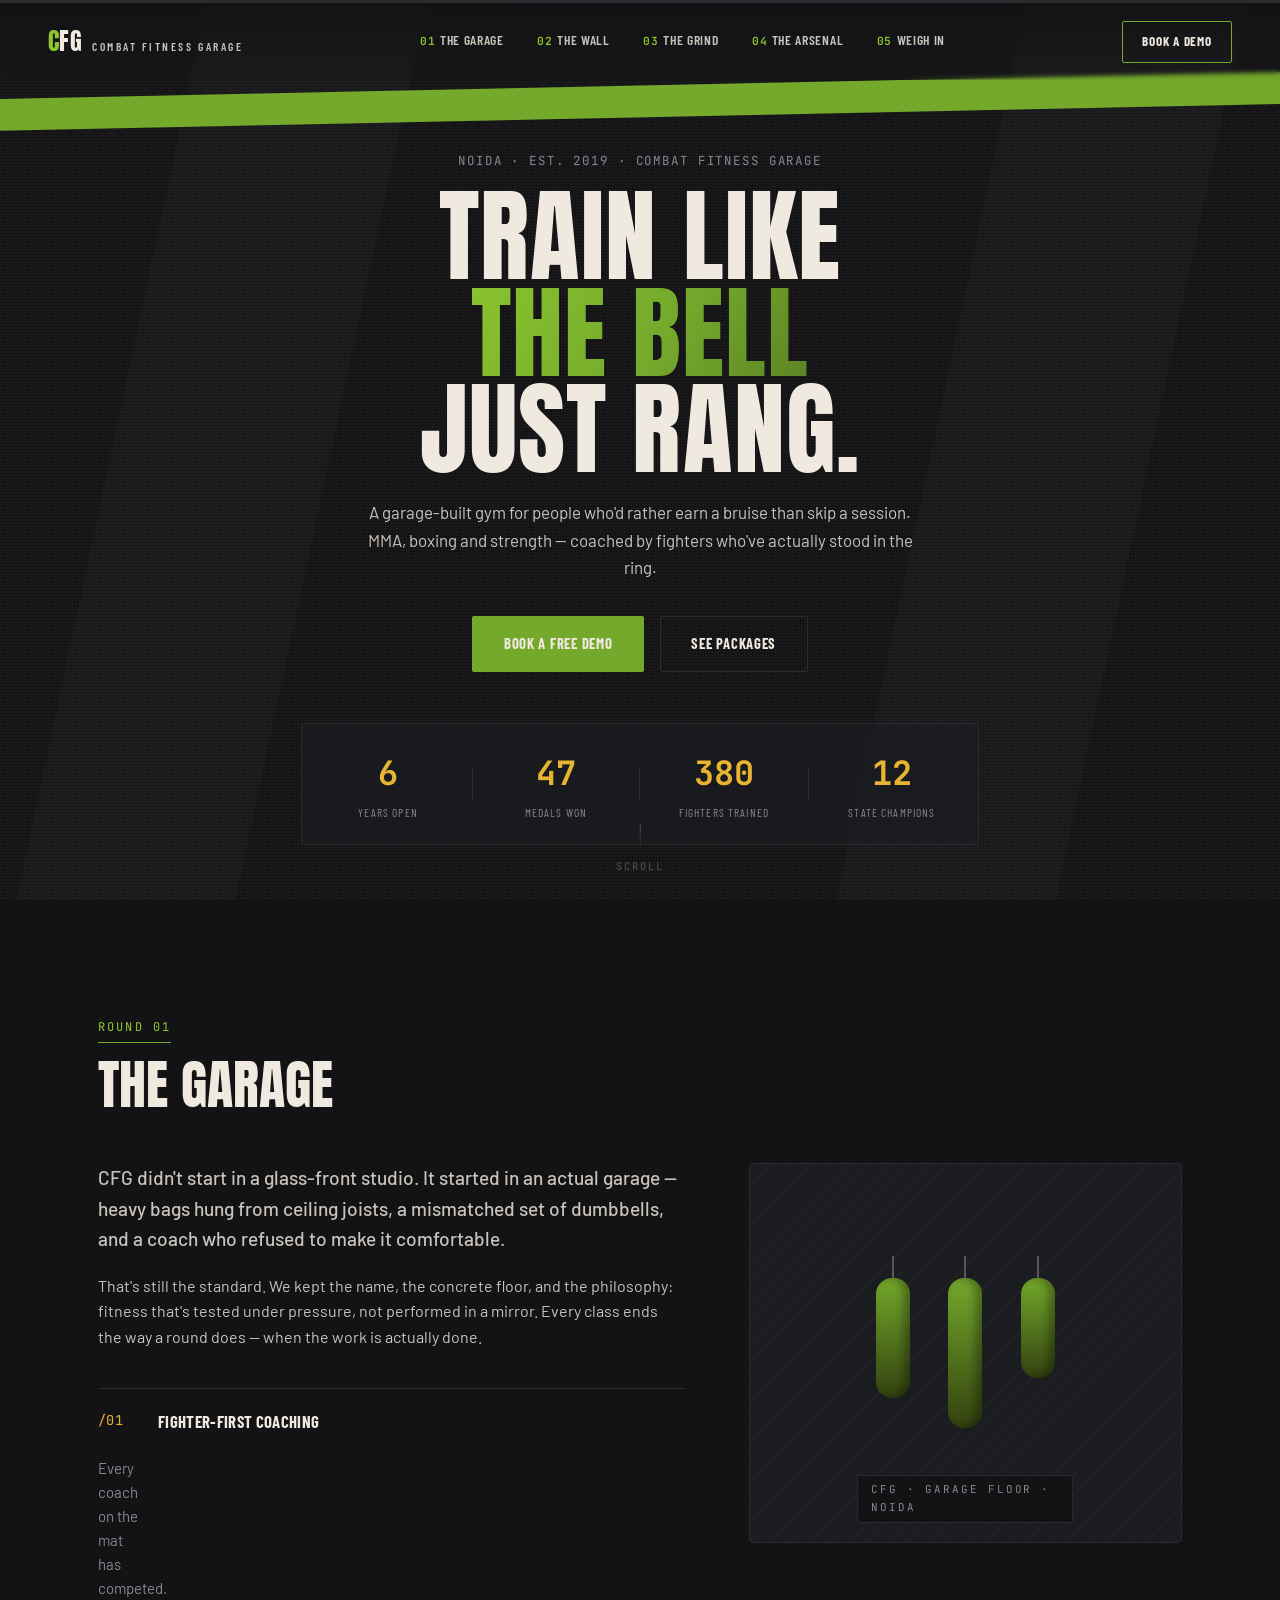
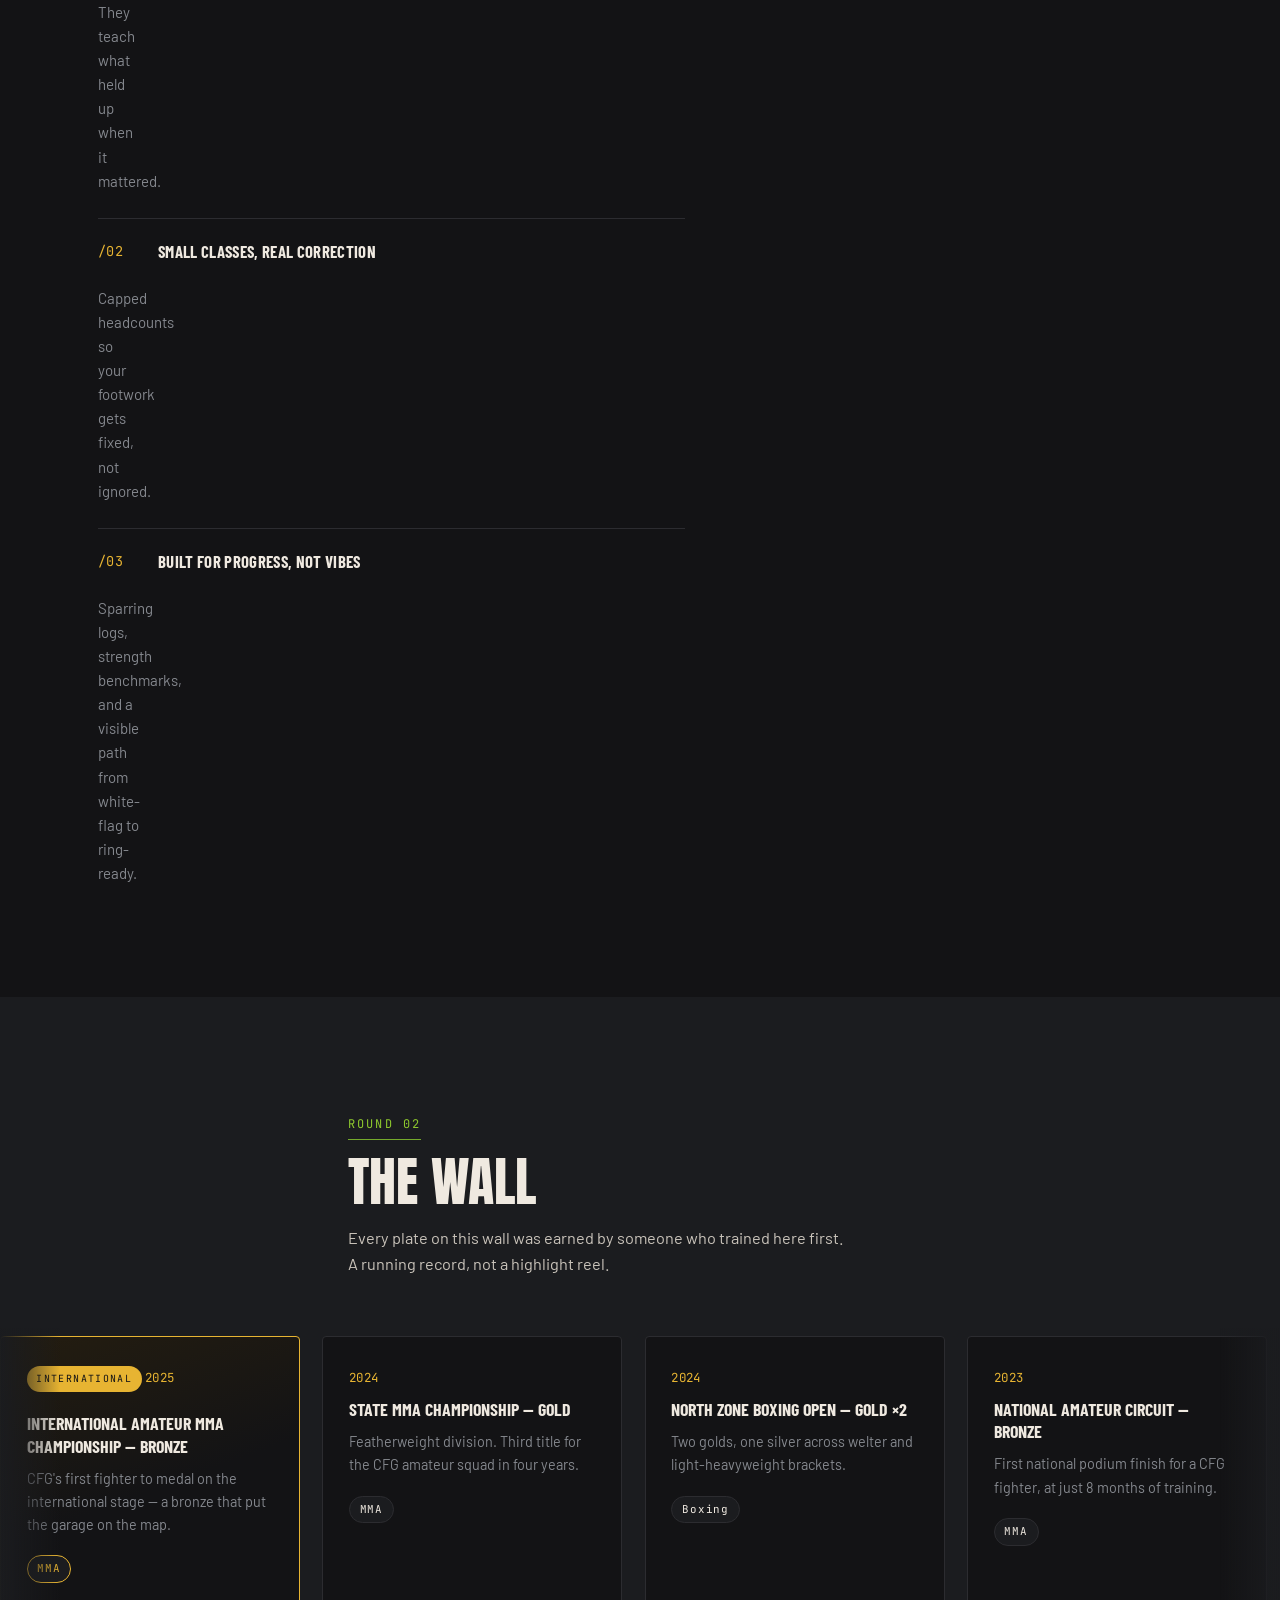
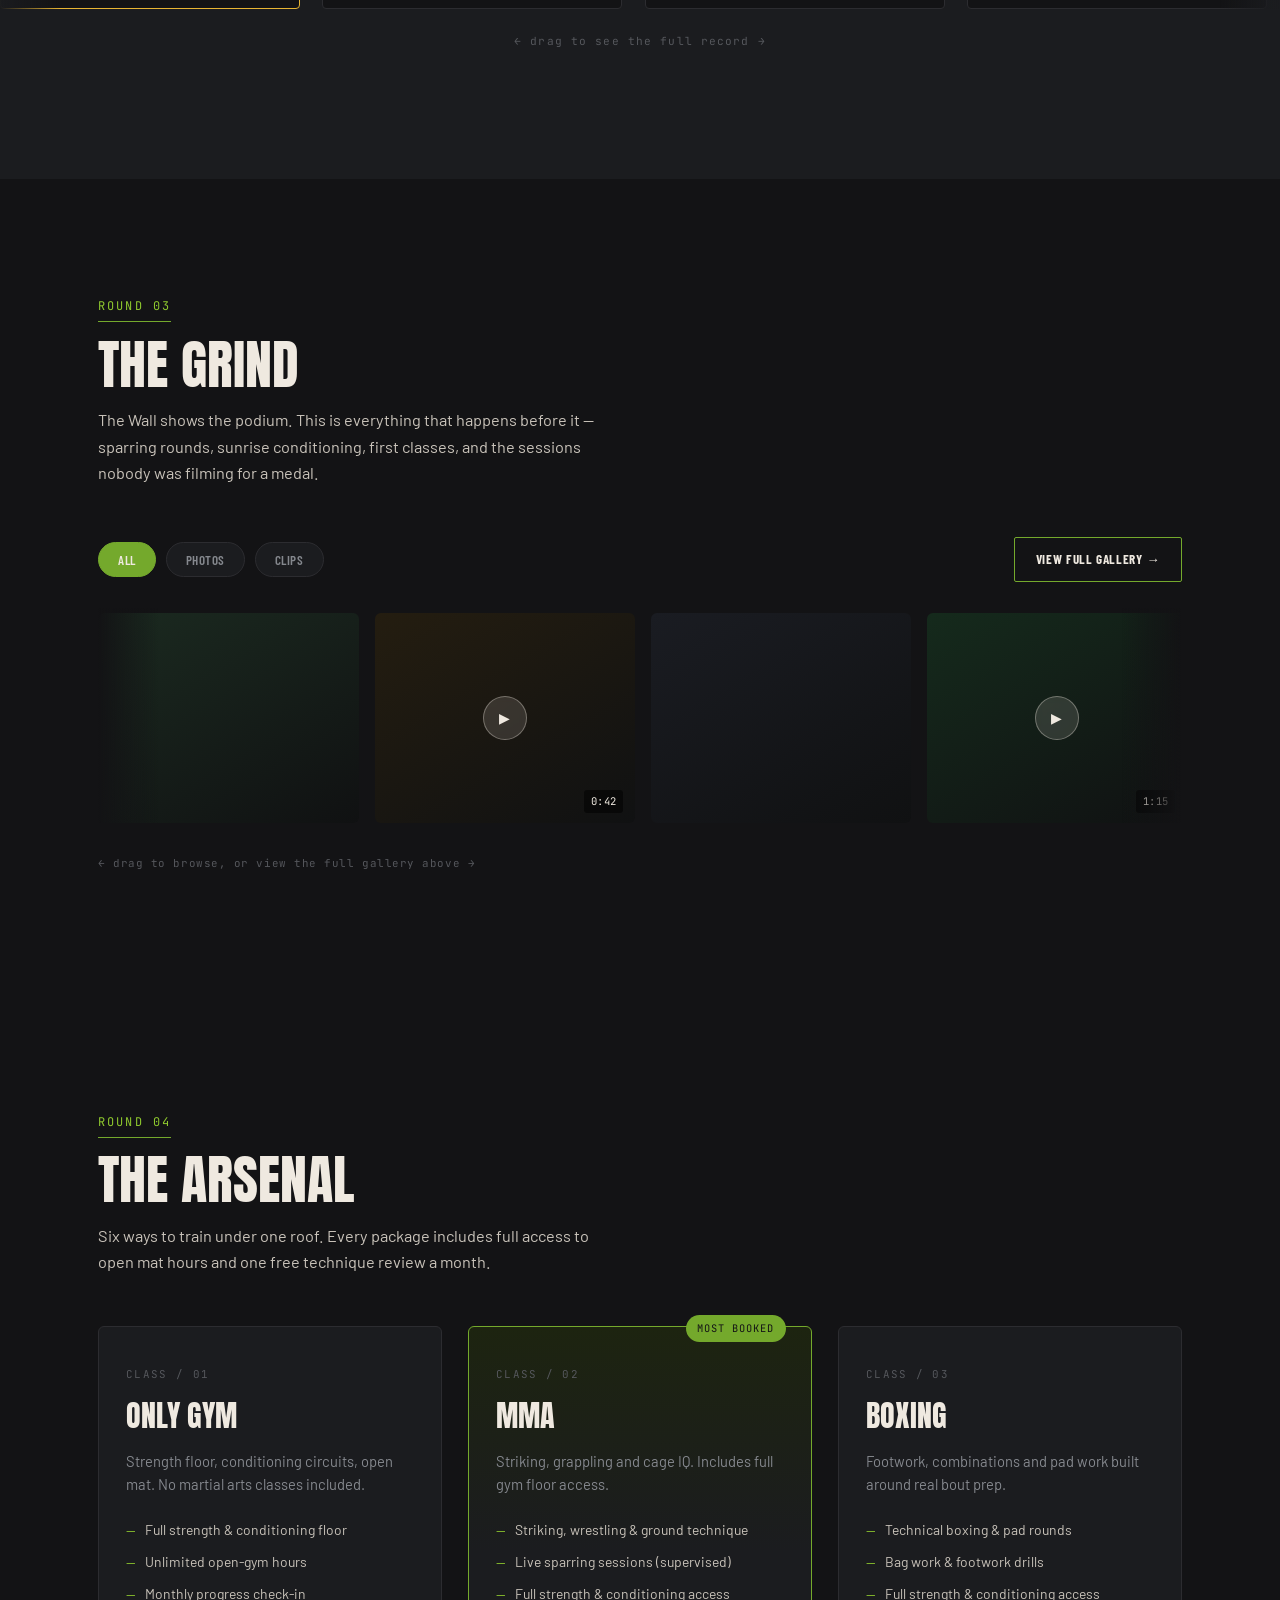
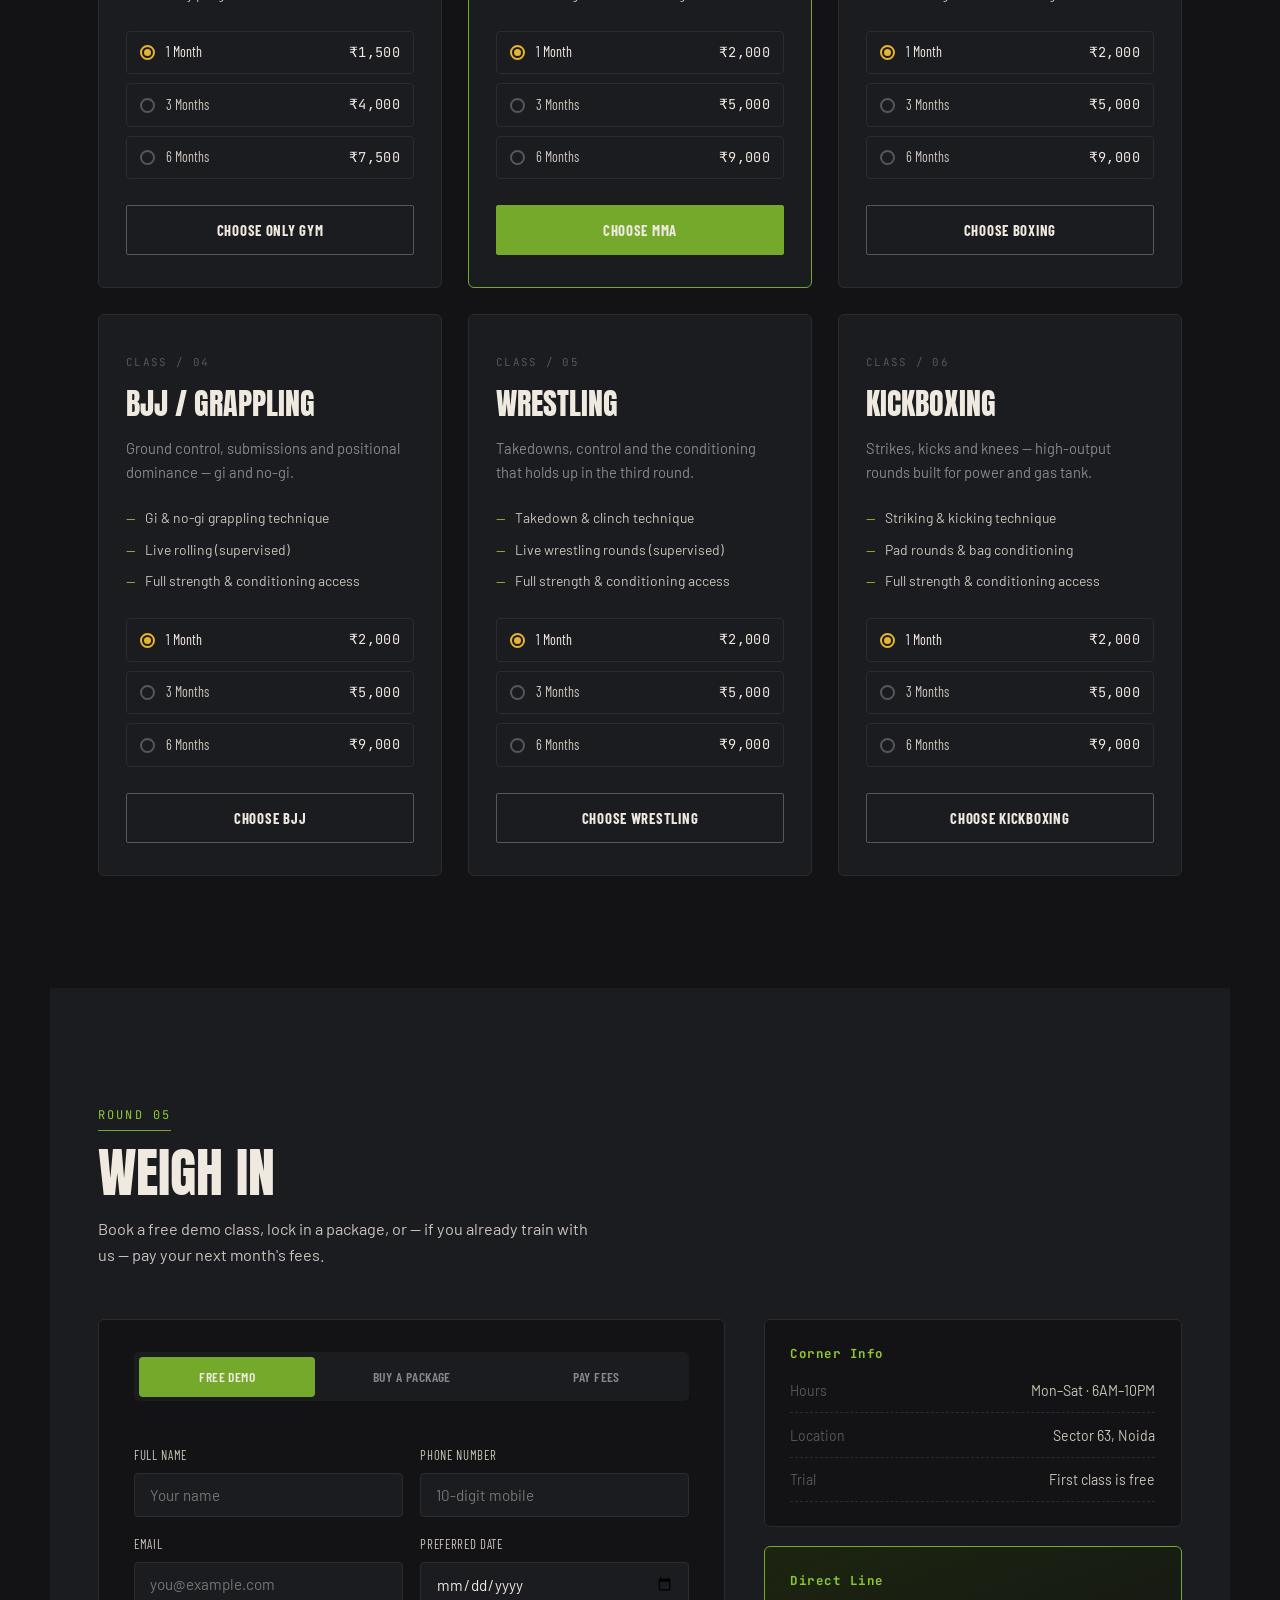
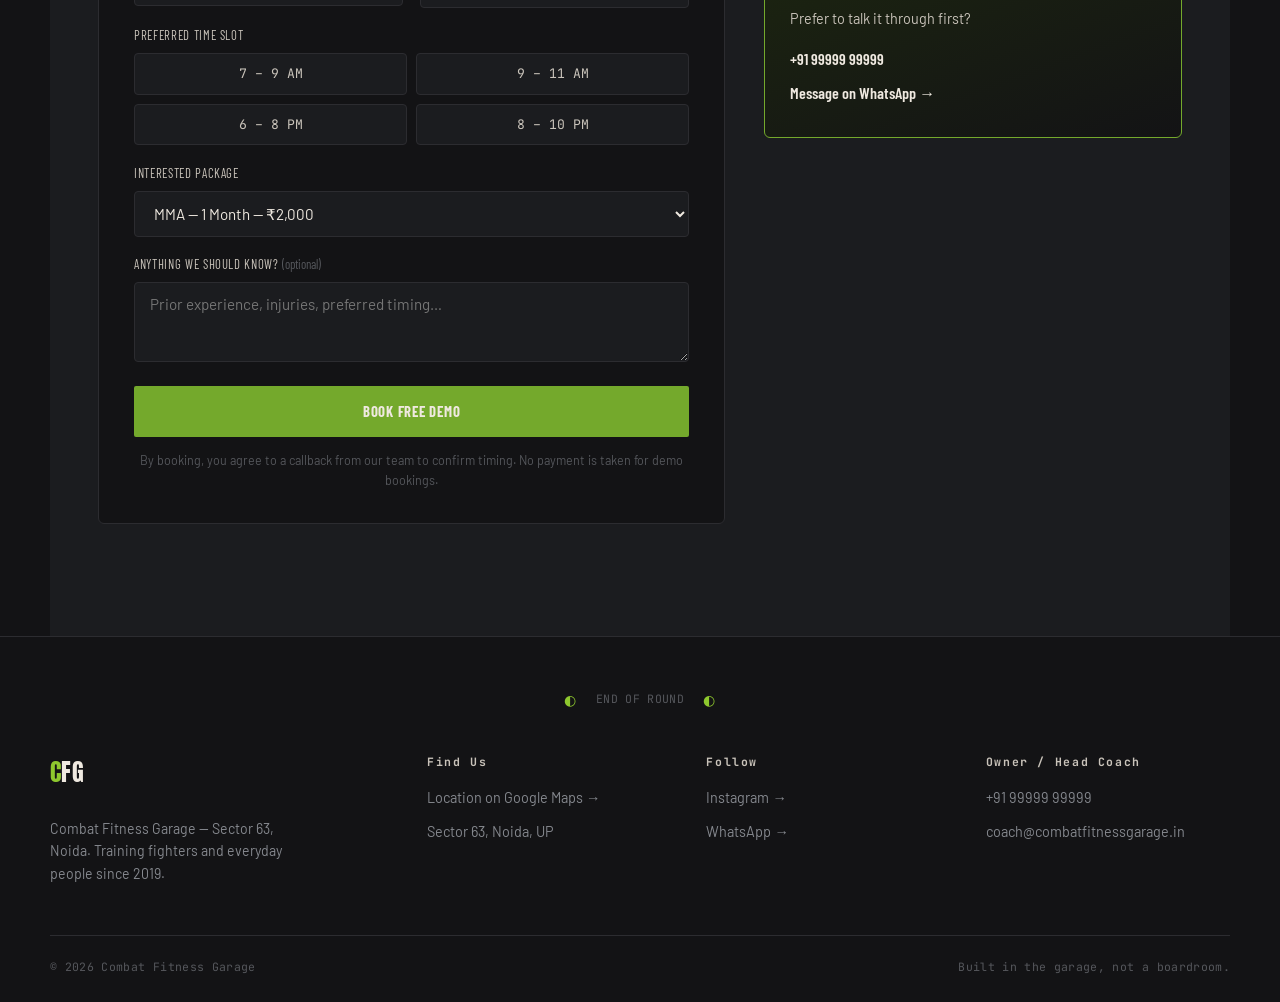
==== index.html @ e919dfb4 "Cashfree Integration, Appscript Add" ====
<!DOCTYPE html>
<html lang="en">
<head>
<meta charset="UTF-8">
<meta name="viewport" content="width=device-width, initial-scale=1.0">
<title>Combat Fitness Garage — Noida</title>
<meta name="description" content="Combat Fitness Garage — MMA, Boxing & Strength. Train where fighters are made.">

<link rel="preconnect" href="https://fonts.googleapis.com">
<link rel="preconnect" href="https://fonts.gstatic.com" crossorigin>
<link href="https://fonts.googleapis.com/css2?family=Anton&family=Barlow:wght@400;500;600;700;800&family=Barlow+Condensed:wght@500;600;700&family=JetBrains+Mono:wght@400;500;700&display=swap" rel="stylesheet">

<link rel="stylesheet" href="styles.css">
</head>
<body>

<!-- ================= PRELOADER / BELL SEQUENCE ================= -->
<div class="preloader" id="preloader" aria-hidden="true">
  <div class="preloader-inner">
    <span class="pl-word" id="plWord">SECONDS OUT</span>
    <span class="pl-count" id="plCount">3</span>
  </div>
</div>

<!-- ================= ROUND TIMER / SCROLL PROGRESS ================= -->
<div class="round-timer" aria-hidden="true">
  <div class="round-timer-fill" id="roundTimerFill"></div>
</div>

<!-- ================= NAV ================= -->
<header class="nav" id="siteNav">
  <a href="#top" class="nav-brand">
    <span class="nav-brand-mark"><span class="mark-c">C</span><span class="mark-fg">FG</span></span>
    <span class="nav-brand-full">COMBAT&nbsp;FITNESS&nbsp;GARAGE</span>
  </a>
  <nav class="nav-links">
    <a href="#garage"><span class="nl-num">01</span>The Garage</a>
    <a href="#wall"><span class="nl-num">02</span>The Wall</a>
    <a href="#grind"><span class="nl-num">03</span>The Grind</a>
    <a href="#arsenal"><span class="nl-num">04</span>The Arsenal</a>
    <a href="#weighin"><span class="nl-num">05</span>Weigh In</a>
  </nav>
  <a href="#weighin" class="nav-cta">Book a Demo</a>
  <button class="nav-burger" id="navBurger" aria-label="Open menu">
    <span></span><span></span><span></span>
  </button>
</header>

<!-- ================= HERO ================= -->
<section class="hero" id="top">
  <div class="hero-bg">
    <div class="hero-stripe s1"></div>
    <div class="hero-stripe s2"></div>
    <div class="hero-grain"></div>
  </div>

  <div class="hero-tape hero-tape-top">
    <span>NO EXCUSES • NO SHORTCUTS • NO EXCUSES • NO SHORTCUTS • NO EXCUSES • NO SHORTCUTS • </span>
  </div>

  <div class="hero-content">
    <p class="hero-eyebrow reveal" data-delay="0">Noida&nbsp;·&nbsp;Est.&nbsp;2019&nbsp;·&nbsp;Combat&nbsp;Fitness&nbsp;Garage</p>
    <h1 class="hero-title">
      <span class="reveal" data-delay="1">TRAIN LIKE</span>
      <span class="reveal hero-title-accent" data-delay="2">THE BELL</span>
      <span class="reveal" data-delay="3">JUST RANG.</span>
    </h1>
    <p class="hero-sub reveal" data-delay="4">A garage-built gym for people who'd rather earn a bruise than skip a session. MMA, boxing and strength — coached by fighters who've actually stood in the ring.</p>

    <div class="hero-actions reveal" data-delay="5">
      <a href="#weighin" class="btn btn-primary">
        <span>Book a Free Demo</span>
      </a>
      <a href="#arsenal" class="btn btn-ghost">
        <span>See Packages</span>
      </a>
    </div>
  </div>

  <!-- Tale of the tape -->
  <div class="tape-card reveal" data-delay="6">
    <div class="tape-row">
      <div class="tape-stat">
        <span class="tape-num" data-count="6">0</span>
        <span class="tape-label">Years Open</span>
      </div>
      <div class="tape-div"></div>
      <div class="tape-stat">
        <span class="tape-num" data-count="47">0</span>
        <span class="tape-label">Medals Won</span>
      </div>
      <div class="tape-div"></div>
      <div class="tape-stat">
        <span class="tape-num" data-count="380">0</span>
        <span class="tape-label">Fighters Trained</span>
      </div>
      <div class="tape-div"></div>
      <div class="tape-stat">
        <span class="tape-num" data-count="12">0</span>
        <span class="tape-label">State Champions</span>
      </div>
    </div>
  </div>

  <div class="scroll-cue" aria-hidden="true"><span></span>Scroll</div>
</section>

<!-- ================= ROUND 01 — THE GARAGE (ABOUT) ================= -->
<section class="round round-garage" id="garage">
  <div class="round-head">
    <span class="round-tag mono">ROUND 01</span>
    <h2 class="round-title">The Garage</h2>
  </div>

  <div class="garage-grid">
    <div class="garage-copy">
      <p class="garage-lede reveal-on-scroll">CFG didn't start in a glass-front studio. It started in an actual garage — heavy bags hung from ceiling joists, a mismatched set of dumbbells, and a coach who refused to make it comfortable.</p>
      <p class="reveal-on-scroll">That's still the standard. We kept the name, the concrete floor, and the philosophy: fitness that's tested under pressure, not performed in a mirror. Every class ends the way a round does — when the work is actually done.</p>

      <div class="garage-pillars">
        <div class="pillar reveal-on-scroll">
          <span class="pillar-mark mono">/01</span>
          <h3>Fighter-first coaching</h3>
          <p>Every coach on the mat has competed. They teach what held up when it mattered.</p>
        </div>
        <div class="pillar reveal-on-scroll">
          <span class="pillar-mark mono">/02</span>
          <h3>Small classes, real correction</h3>
          <p>Capped headcounts so your footwork gets fixed, not ignored.</p>
        </div>
        <div class="pillar reveal-on-scroll">
          <span class="pillar-mark mono">/03</span>
          <h3>Built for progress, not vibes</h3>
          <p>Sparring logs, strength benchmarks, and a visible path from white-flag to ring-ready.</p>
        </div>
      </div>
    </div>

    <div class="garage-visual reveal-on-scroll">
      <div class="visual-frame">
        <div class="visual-bagline">
          <div class="bag"></div><div class="bag"></div><div class="bag"></div>
        </div>
        <div class="visual-tape-strip mono">CFG · GARAGE FLOOR · NOIDA</div>
      </div>
    </div>
  </div>
</section>

<!-- ================= ROUND 02 — THE WALL (ACHIEVEMENTS) ================= -->
<section class="round round-wall" id="wall">
  <div class="round-head round-head-light">
    <span class="round-tag mono">ROUND 02</span>
    <h2 class="round-title">The Wall</h2>
    <p class="round-desc">Every plate on this wall was earned by someone who trained here first. A running record, not a highlight reel.</p>
  </div>

  <div class="wall-track-wrap">
    <div class="wall-track" id="wallTrack">

      <article class="card-record card-record-intl reveal-on-scroll">
        <span class="record-intl-badge mono">INTERNATIONAL</span>
        <span class="record-year mono">2025</span>
        <h3>International Amateur MMA Championship — Bronze</h3>
        <p>CFG's first fighter to medal on the international stage — a bronze that put the garage on the map.</p>
        <span class="record-tag record-tag-intl">MMA</span>
      </article>

      <article class="card-record reveal-on-scroll">
        <span class="record-year mono">2024</span>
        <h3>State MMA Championship — Gold</h3>
        <p>Featherweight division. Third title for the CFG amateur squad in four years.</p>
        <span class="record-tag">MMA</span>
      </article>

      <article class="card-record reveal-on-scroll">
        <span class="record-year mono">2024</span>
        <h3>North Zone Boxing Open — Gold ×2</h3>
        <p>Two golds, one silver across welter and light-heavyweight brackets.</p>
        <span class="record-tag">Boxing</span>
      </article>

      <article class="card-record reveal-on-scroll">
        <span class="record-year mono">2023</span>
        <h3>National Amateur Circuit — Bronze</h3>
        <p>First national podium finish for a CFG fighter, at just 8 months of training.</p>
        <span class="record-tag">MMA</span>
      </article>

      <article class="card-record reveal-on-scroll">
        <span class="record-year mono">2023</span>
        <h3>Inter-Club Boxing League — Champions</h3>
        <p>CFG's team took the league title across a 6-club roster.</p>
        <span class="record-tag">Boxing</span>
      </article>

      <article class="card-record reveal-on-scroll">
        <span class="record-year mono">2022</span>
        <h3>State Grappling Invitational — Gold</h3>
        <p>Two CFG members topped the podium in the no-gi division.</p>
        <span class="record-tag">MMA</span>
      </article>

      <article class="card-record reveal-on-scroll">
        <span class="record-year mono">2021</span>
        <h3>City Strength Meet — Best Gym Team</h3>
        <p>Awarded to the highest combined total across five competing gyms.</p>
        <span class="record-tag">Strength</span>
      </article>

    </div>
    <div class="wall-fade wall-fade-l" aria-hidden="true"></div>
    <div class="wall-fade wall-fade-r" aria-hidden="true"></div>
  </div>
  <p class="wall-hint mono">← drag to see the full record →</p>
</section>

<!-- ================= ROUND 03 — THE GRIND (TRAINING SNAPS / HIGHLIGHTS) ================= -->
<section class="round round-grind" id="grind">
  <div class="round-head">
    <span class="round-tag mono">ROUND 03</span>
    <h2 class="round-title">The Grind</h2>
    <p class="round-desc">The Wall shows the podium. This is everything that happens before it — sparring rounds, sunrise conditioning, first classes, and the sessions nobody was filming for a medal.</p>
  </div>

  <div class="grind-top-row">
    <div class="grind-filters" role="tablist" aria-label="Filter highlights">
      <button type="button" class="grind-filter is-active" data-filter="all">All</button>
      <button type="button" class="grind-filter" data-filter="photo">Photos</button>
      <button type="button" class="grind-filter" data-filter="video">Clips</button>
    </div>
    <a href="gallery.html" class="btn btn-ghost btn-gallery">
      <span>View Full Gallery →</span>
    </a>
  </div>

  <div class="grind-track-wrap">
    <div class="grind-track" id="grindTrack">

      <figure class="grind-tile reveal-on-scroll" data-type="photo">
        <div class="grind-media grind-ph-1"></div>
        <figcaption>Sunrise conditioning batch <span class="mono">· 6 AM</span></figcaption>
      </figure>

      <figure class="grind-tile reveal-on-scroll" data-type="video">
        <div class="grind-media grind-ph-2">
          <span class="grind-play" aria-hidden="true">▶</span>
          <span class="grind-duration mono">0:42</span>
        </div>
        <figcaption>Pad-work combo breakdown</figcaption>
      </figure>

      <figure class="grind-tile reveal-on-scroll" data-type="photo">
        <div class="grind-media grind-ph-3"></div>
        <figcaption>First class nerves, week one</figcaption>
      </figure>

      <figure class="grind-tile reveal-on-scroll" data-type="video">
        <div class="grind-media grind-ph-4">
          <span class="grind-play" aria-hidden="true">▶</span>
          <span class="grind-duration mono">1:15</span>
        </div>
        <figcaption>Live sparring — Saturday open mat</figcaption>
      </figure>

      <figure class="grind-tile reveal-on-scroll" data-type="photo">
        <div class="grind-media grind-ph-5"></div>
        <figcaption>Hand-wrap ritual, pre-session</figcaption>
      </figure>

      <figure class="grind-tile reveal-on-scroll" data-type="photo">
        <div class="grind-media grind-ph-6"></div>
        <figcaption>Strength floor, heavy day</figcaption>
      </figure>

      <figure class="grind-tile reveal-on-scroll" data-type="video">
        <div class="grind-media grind-ph-7">
          <span class="grind-play" aria-hidden="true">▶</span>
          <span class="grind-duration mono">0:58</span>
        </div>
        <figcaption>Footwork drill, beginner batch</figcaption>
      </figure>

      <figure class="grind-tile reveal-on-scroll" data-type="photo">
        <div class="grind-media grind-ph-8"></div>
        <figcaption>Cooldown &amp; mobility work</figcaption>
      </figure>

    </div>
    <div class="grind-fade grind-fade-l" aria-hidden="true"></div>
    <div class="grind-fade grind-fade-r" aria-hidden="true"></div>
  </div>
  <p class="grind-note mono">← drag to browse, or view the full gallery above →</p>
</section>

<!-- ================= ROUND 04 — THE ARSENAL (PACKAGES) ================= -->
<section class="round round-arsenal" id="arsenal">
  <div class="round-head">
    <span class="round-tag mono">ROUND 04</span>
    <h2 class="round-title">The Arsenal</h2>
    <p class="round-desc">Six ways to train under one roof. Every package includes full access to open mat hours and one free technique review a month.</p>
  </div>

  <div class="pkg-grid">

    <!-- GYM ONLY -->
    <article class="pkg-card reveal-on-scroll" data-pkg="Only Gym">
      <div class="pkg-top">
        <span class="pkg-class mono">CLASS / 01</span>
        <h3>Only Gym</h3>
        <p class="pkg-desc">Strength floor, conditioning circuits, open mat. No martial arts classes included.</p>
      </div>
      <ul class="pkg-list">
        <li>Full strength &amp; conditioning floor</li>
        <li>Unlimited open-gym hours</li>
        <li>Monthly progress check-in</li>
      </ul>
      <div class="pkg-plans">
        <label class="plan-opt">
          <input type="radio" name="plan-onlygym" value="Only Gym — 1 Month — ₹1500" data-amount="1500" checked>
          <span class="plan-radio"></span>
          <span class="plan-label">1 Month</span>
          <span class="plan-price mono">₹1,500</span>
        </label>
        <label class="plan-opt">
          <input type="radio" name="plan-onlygym" value="Only Gym — 3 Months — ₹4000" data-amount="4000">
          <span class="plan-radio"></span>
          <span class="plan-label">3 Months</span>
          <span class="plan-price mono">₹4,000</span>
        </label>
        <label class="plan-opt">
          <input type="radio" name="plan-onlygym" value="Only Gym — 6 Months — ₹7500" data-amount="7500">
          <span class="plan-radio"></span>
          <span class="plan-label">6 Months</span>
          <span class="plan-price mono">₹7,500</span>
        </label>
      </div>
      <button class="btn btn-pkg" data-select-pkg="Only Gym">Choose Only Gym</button>
    </article>

    <!-- MMA -->
    <article class="pkg-card pkg-featured reveal-on-scroll" data-pkg="MMA">
      <span class="pkg-badge mono">MOST BOOKED</span>
      <div class="pkg-top">
        <span class="pkg-class mono">CLASS / 02</span>
        <h3>MMA</h3>
        <p class="pkg-desc">Striking, grappling and cage IQ. Includes full gym floor access.</p>
      </div>
      <ul class="pkg-list">
        <li>Striking, wrestling &amp; ground technique</li>
        <li>Live sparring sessions (supervised)</li>
        <li>Full strength &amp; conditioning access</li>
      </ul>
      <div class="pkg-plans">
        <label class="plan-opt">
          <input type="radio" name="plan-mma" value="MMA — 1 Month — ₹2000" data-amount="2000" checked>
          <span class="plan-radio"></span>
          <span class="plan-label">1 Month</span>
          <span class="plan-price mono">₹2,000</span>
        </label>
        <label class="plan-opt">
          <input type="radio" name="plan-mma" value="MMA — 3 Months — ₹5000" data-amount="5000">
          <span class="plan-radio"></span>
          <span class="plan-label">3 Months</span>
          <span class="plan-price mono">₹5,000</span>
        </label>
        <label class="plan-opt">
          <input type="radio" name="plan-mma" value="MMA — 6 Months — ₹9000" data-amount="9000">
          <span class="plan-radio"></span>
          <span class="plan-label">6 Months</span>
          <span class="plan-price mono">₹9,000</span>
        </label>
      </div>
      <button class="btn btn-pkg btn-pkg-primary" data-select-pkg="MMA">Choose MMA</button>
    </article>

    <!-- BOXING -->
    <article class="pkg-card reveal-on-scroll" data-pkg="Boxing">
      <div class="pkg-top">
        <span class="pkg-class mono">CLASS / 03</span>
        <h3>Boxing</h3>
        <p class="pkg-desc">Footwork, combinations and pad work built around real bout prep.</p>
      </div>
      <ul class="pkg-list">
        <li>Technical boxing &amp; pad rounds</li>
        <li>Bag work &amp; footwork drills</li>
        <li>Full strength &amp; conditioning access</li>
      </ul>
      <div class="pkg-plans">
        <label class="plan-opt">
          <input type="radio" name="plan-boxing" value="Boxing — 1 Month — ₹2000" data-amount="2000" checked>
          <span class="plan-radio"></span>
          <span class="plan-label">1 Month</span>
          <span class="plan-price mono">₹2,000</span>
        </label>
        <label class="plan-opt">
          <input type="radio" name="plan-boxing" value="Boxing — 3 Months — ₹5000" data-amount="5000">
          <span class="plan-radio"></span>
          <span class="plan-label">3 Months</span>
          <span class="plan-price mono">₹5,000</span>
        </label>
        <label class="plan-opt">
          <input type="radio" name="plan-boxing" value="Boxing — 6 Months — ₹9000" data-amount="9000">
          <span class="plan-radio"></span>
          <span class="plan-label">6 Months</span>
          <span class="plan-price mono">₹9,000</span>
        </label>
      </div>
      <button class="btn btn-pkg" data-select-pkg="Boxing">Choose Boxing</button>
    </article>

    <!-- BJJ / GRAPPLING -->
    <article class="pkg-card reveal-on-scroll" data-pkg="BJJ">
      <div class="pkg-top">
        <span class="pkg-class mono">CLASS / 04</span>
        <h3>BJJ / Grappling</h3>
        <p class="pkg-desc">Ground control, submissions and positional dominance — gi and no-gi.</p>
      </div>
      <ul class="pkg-list">
        <li>Gi &amp; no-gi grappling technique</li>
        <li>Live rolling (supervised)</li>
        <li>Full strength &amp; conditioning access</li>
      </ul>
      <div class="pkg-plans">
        <label class="plan-opt">
          <input type="radio" name="plan-bjj" value="BJJ / Grappling — 1 Month — ₹2000" data-amount="2000" checked>
          <span class="plan-radio"></span>
          <span class="plan-label">1 Month</span>
          <span class="plan-price mono">₹2,000</span>
        </label>
        <label class="plan-opt">
          <input type="radio" name="plan-bjj" value="BJJ / Grappling — 3 Months — ₹5000" data-amount="5000">
          <span class="plan-radio"></span>
          <span class="plan-label">3 Months</span>
          <span class="plan-price mono">₹5,000</span>
        </label>
        <label class="plan-opt">
          <input type="radio" name="plan-bjj" value="BJJ / Grappling — 6 Months — ₹9000" data-amount="9000">
          <span class="plan-radio"></span>
          <span class="plan-label">6 Months</span>
          <span class="plan-price mono">₹9,000</span>
        </label>
      </div>
      <button class="btn btn-pkg" data-select-pkg="BJJ / Grappling">Choose BJJ</button>
    </article>

    <!-- WRESTLING -->
    <article class="pkg-card reveal-on-scroll" data-pkg="Wrestling">
      <div class="pkg-top">
        <span class="pkg-class mono">CLASS / 05</span>
        <h3>Wrestling</h3>
        <p class="pkg-desc">Takedowns, control and the conditioning that holds up in the third round.</p>
      </div>
      <ul class="pkg-list">
        <li>Takedown &amp; clinch technique</li>
        <li>Live wrestling rounds (supervised)</li>
        <li>Full strength &amp; conditioning access</li>
      </ul>
      <div class="pkg-plans">
        <label class="plan-opt">
          <input type="radio" name="plan-wrestling" value="Wrestling — 1 Month — ₹2000" data-amount="2000" checked>
          <span class="plan-radio"></span>
          <span class="plan-label">1 Month</span>
          <span class="plan-price mono">₹2,000</span>
        </label>
        <label class="plan-opt">
          <input type="radio" name="plan-wrestling" value="Wrestling — 3 Months — ₹5000" data-amount="5000">
          <span class="plan-radio"></span>
          <span class="plan-label">3 Months</span>
          <span class="plan-price mono">₹5,000</span>
        </label>
        <label class="plan-opt">
          <input type="radio" name="plan-wrestling" value="Wrestling — 6 Months — ₹9000" data-amount="9000">
          <span class="plan-radio"></span>
          <span class="plan-label">6 Months</span>
          <span class="plan-price mono">₹9,000</span>
        </label>
      </div>
      <button class="btn btn-pkg" data-select-pkg="Wrestling">Choose Wrestling</button>
    </article>

    <!-- KICKBOXING -->
    <article class="pkg-card reveal-on-scroll" data-pkg="Kickboxing">
      <div class="pkg-top">
        <span class="pkg-class mono">CLASS / 06</span>
        <h3>Kickboxing</h3>
        <p class="pkg-desc">Strikes, kicks and knees — high-output rounds built for power and gas tank.</p>
      </div>
      <ul class="pkg-list">
        <li>Striking &amp; kicking technique</li>
        <li>Pad rounds &amp; bag conditioning</li>
        <li>Full strength &amp; conditioning access</li>
      </ul>
      <div class="pkg-plans">
        <label class="plan-opt">
          <input type="radio" name="plan-kickboxing" value="Kickboxing — 1 Month — ₹2000" data-amount="2000" checked>
          <span class="plan-radio"></span>
          <span class="plan-label">1 Month</span>
          <span class="plan-price mono">₹2,000</span>
        </label>
        <label class="plan-opt">
          <input type="radio" name="plan-kickboxing" value="Kickboxing — 3 Months — ₹5000" data-amount="5000">
          <span class="plan-radio"></span>
          <span class="plan-label">3 Months</span>
          <span class="plan-price mono">₹5,000</span>
        </label>
        <label class="plan-opt">
          <input type="radio" name="plan-kickboxing" value="Kickboxing — 6 Months — ₹9000" data-amount="9000">
          <span class="plan-radio"></span>
          <span class="plan-label">6 Months</span>
          <span class="plan-price mono">₹9,000</span>
        </label>
      </div>
      <button class="btn btn-pkg" data-select-pkg="Kickboxing">Choose Kickboxing</button>
    </article>

  </div>
</section>

<!-- ================= ROUND 05 — WEIGH IN (BOOKING) ================= -->
<section class="round round-weighin" id="weighin">
  <div class="round-head round-head-light">
    <span class="round-tag mono">ROUND 05</span>
    <h2 class="round-title">Weigh In</h2>
    <p class="round-desc" id="weighinDesc">Book a free demo class, lock in a package, or — if you already train with us — pay your next month's fees.</p>
  </div>

  <div class="weighin-grid">
    <form class="booking-form" id="bookingForm" novalidate>

      <div class="toggle-row" role="tablist" aria-label="Booking type">
        <button type="button" class="toggle-btn is-active" data-mode="demo" id="modeDemo">Free Demo</button>
        <button type="button" class="toggle-btn" data-mode="pay" id="modePay">Buy a Package</button>
        <button type="button" class="toggle-btn" data-mode="fees" id="modeFees">Pay Fees</button>
      </div>

      <!-- Existing-student field, shown only in Pay Fees mode -->
      <div class="field mode-only mode-fees is-hidden" data-mode-field="fees">
        <label for="fStudentId">Student ID <span class="opt">(or registered phone if unsure)</span></label>
        <input type="text" id="fStudentId" name="studentId" placeholder="e.g. CFG-0142">
      </div>

      <div class="form-row">
        <div class="field">
          <label for="fName" id="fNameLabel">Full name</label>
          <input type="text" id="fName" name="name" required placeholder="Your name">
        </div>
        <div class="field">
          <label for="fPhone">Phone number</label>
          <input type="tel" id="fPhone" name="phone" required placeholder="10-digit mobile">
        </div>
      </div>

      <div class="form-row">
        <div class="field">
          <label for="fEmail">Email</label>
          <input type="email" id="fEmail" name="email" placeholder="you@example.com">
        </div>
        <div class="field mode-only mode-demo" data-mode-field="demo">
          <label for="fDate">Preferred date</label>
          <input type="date" id="fDate" name="date">
        </div>
      </div>

      <!-- Time slots — demo bookings only -->
      <div class="field mode-only mode-demo" data-mode-field="demo">
        <label>Preferred time slot</label>
        <div class="slot-grid" id="slotGrid">
          <button type="button" class="slot-btn" data-slot="7:00 AM – 9:00 AM">7 – 9 AM</button>
          <button type="button" class="slot-btn" data-slot="9:00 AM – 11:00 AM">9 – 11 AM</button>
          <button type="button" class="slot-btn" data-slot="6:00 PM – 8:00 PM">6 – 8 PM</button>
          <button type="button" class="slot-btn" data-slot="8:00 PM – 10:00 PM">8 – 10 PM</button>
        </div>
        <input type="hidden" id="fSlot" name="slot">
      </div>

      <div class="field">
        <label for="fPackage" id="fPackageLabel">Package</label>
        <select id="fPackage" name="package">
          <option value="Only Gym — 1 Month — ₹1500">Only Gym — 1 Month — ₹1,500</option>
          <option value="Only Gym — 3 Months — ₹4000">Only Gym — 3 Months — ₹4,000</option>
          <option value="Only Gym — 6 Months — ₹7500">Only Gym — 6 Months — ₹7,500</option>
          <option value="MMA — 1 Month — ₹2000" selected>MMA — 1 Month — ₹2,000</option>
          <option value="MMA — 3 Months — ₹5000">MMA — 3 Months — ₹5,000</option>
          <option value="MMA — 6 Months — ₹9000">MMA — 6 Months — ₹9,000</option>
          <option value="Boxing — 1 Month — ₹2000">Boxing — 1 Month — ₹2,000</option>
          <option value="Boxing — 3 Months — ₹5000">Boxing — 3 Months — ₹5,000</option>
          <option value="Boxing — 6 Months — ₹9000">Boxing — 6 Months — ₹9,000</option>
          <option value="BJJ / Grappling — 1 Month — ₹2000">BJJ / Grappling — 1 Month — ₹2,000</option>
          <option value="BJJ / Grappling — 3 Months — ₹5000">BJJ / Grappling — 3 Months — ₹5,000</option>
          <option value="BJJ / Grappling — 6 Months — ₹9000">BJJ / Grappling — 6 Months — ₹9,000</option>
          <option value="Wrestling — 1 Month — ₹2000">Wrestling — 1 Month — ₹2,000</option>
          <option value="Wrestling — 3 Months — ₹5000">Wrestling — 3 Months — ₹5,000</option>
          <option value="Wrestling — 6 Months — ₹9000">Wrestling — 6 Months — ₹9,000</option>
          <option value="Kickboxing — 1 Month — ₹2000">Kickboxing — 1 Month — ₹2,000</option>
          <option value="Kickboxing — 3 Months — ₹5000">Kickboxing — 3 Months — ₹5,000</option>
          <option value="Kickboxing — 6 Months — ₹9000">Kickboxing — 6 Months — ₹9,000</option>
        </select>
      </div>

      <div class="field">
        <label for="fMsg">Anything we should know? <span class="opt">(optional)</span></label>
        <textarea id="fMsg" name="message" rows="3" placeholder="Prior experience, injuries, preferred timing…"></textarea>
      </div>

      <button type="submit" class="btn btn-primary btn-block" id="formSubmit">
        <span id="formSubmitLabel">Book Free Demo</span>
      </button>
      <p class="form-note" id="formNote">By booking, you agree to a callback from our team to confirm timing. No payment is taken for demo bookings.</p>
    </form>

    <aside class="weighin-side">
      <div class="side-card">
        <h3 class="mono">Corner Info</h3>
        <ul class="side-list">
          <li><span>Hours</span><span>Mon–Sat · 6AM–10PM</span></li>
          <li><span>Location</span><span>Sector 63, Noida</span></li>
          <li><span>Trial</span><span>First class is free</span></li>
        </ul>
      </div>
      <div class="side-card side-card-accent">
        <h3 class="mono">Direct Line</h3>
        <p>Prefer to talk it through first?</p>
        <a href="tel:+919999999999" class="side-link">+91 99999 99999</a>
        <a href="https://wa.me/919999999999" class="side-link" target="_blank" rel="noopener">Message on WhatsApp →</a>
      </div>
    </aside>
  </div>
</section>

<!-- ================= SUCCESS MODAL ================= -->
<div class="modal-overlay" id="successModal" aria-hidden="true">
  <div class="modal-box">
    <div class="modal-bell" aria-hidden="true">
      <svg viewBox="0 0 64 64" width="56" height="56"><path d="M32 6c-3 0-5 2-5 5v2c-9 2-14 9-14 19v10l-5 7h48l-5-7V32c0-10-5-17-14-19V11c0-3-2-5-5-5z" fill="none" stroke="currentColor" stroke-width="3" stroke-linejoin="round"/><path d="M25 51a7 7 0 0 0 14 0" fill="none" stroke="currentColor" stroke-width="3"/></svg>
    </div>
    <h3 id="modalTitle">You're on the books.</h3>
    <p id="modalBody">We've got your details — our team will call you shortly to confirm your slot.</p>
    <button class="btn btn-primary" id="modalClose">Done</button>
  </div>
</div>

<!-- ================= FOOTER — THE CORNER ================= -->
<footer class="footer" id="corner">
  <div class="footer-bell-row">
    <span class="footer-bell mono">◐</span>
    <span class="mono">END OF ROUND</span>
    <span class="footer-bell mono">◐</span>
  </div>

  <div class="footer-grid">
    <div class="footer-brand">
      <span class="nav-brand-mark"><span class="mark-c">C</span><span class="mark-fg">FG</span></span>
      <p>Combat Fitness Garage — Sector 63, Noida. Training fighters and everyday people since 2019.</p>
    </div>

    <div class="footer-col">
      <h4 class="mono">Find Us</h4>
      <a href="https://maps.google.com/?q=Combat+Fitness+Garage+Sector+63+Noida" target="_blank" rel="noopener">Location on Google Maps →</a>
      <a href="#top">Sector 63, Noida, UP</a>
    </div>

    <div class="footer-col">
      <h4 class="mono">Follow</h4>
      <a href="https://instagram.com/combatfitnessgarage" target="_blank" rel="noopener">Instagram →</a>
      <a href="https://wa.me/919999999999" target="_blank" rel="noopener">WhatsApp →</a>
    </div>

    <div class="footer-col">
      <h4 class="mono">Owner / Head Coach</h4>
      <a href="tel:+919999999999">+91 99999 99999</a>
      <a href="mailto:coach@combatfitnessgarage.in">coach@combatfitnessgarage.in</a>
    </div>
  </div>

  <div class="footer-bottom mono">
    <span>© <span id="year"></span> Combat Fitness Garage</span>
    <span>Built in the garage, not a boardroom.</span>
  </div>
</footer>

<!-- Cashfree Drop-in checkout SDK — see CASHFREE_CONFIG in script.js -->
<script src="https://sdk.cashfree.com/js/v3/cashfree.js"></script>
<script src="script.js"></script>
</body>
</html>
---- styles.css ----
/* =========================================================
   CFG — COMBAT FITNESS GARAGE
   Design tokens
   ========================================================= */
:root{
  --void:        #131315;
  --void-2:      #1b1c1f;
  --canvas:      #201f22;
  --line:        #2c2c30;
  --concrete:    #85888e;
  --concrete-lo: #55575c;
  --tape:        #efe9e0;
  --tape-dim:    #c9c3ba;
  --brand:       #74a92c;
  --brand-hi:    #8ec82e;
  --caution:     #e7b432;

  --f-display: "Anton", "Barlow Condensed", sans-serif;
  --f-body: "Barlow", sans-serif;
  --f-cond: "Barlow Condensed", sans-serif;
  --f-mono: "JetBrains Mono", monospace;

  --container: 1180px;
  --ease: cubic-bezier(.16,.84,.26,1);
  --ease-out-back: cubic-bezier(.2,1.2,.4,1);
}

*,*::before,*::after{ box-sizing:border-box; }
html{ scroll-behavior:smooth; }
html,body{ margin:0; padding:0; }

body{
  background:var(--void);
  color:var(--tape);
  font-family:var(--f-body);
  font-size:16px;
  line-height:1.6;
  -webkit-font-smoothing:antialiased;
  overflow-x:hidden;
}

img{ max-width:100%; display:block; }
a{ color:inherit; text-decoration:none; }
ul{ list-style:none; margin:0; padding:0; }
button{ font-family:inherit; cursor:pointer; }
input,select,textarea{ font-family:inherit; }

.mono{ font-family:var(--f-mono); letter-spacing:.03em; }

@media (prefers-reduced-motion: reduce){
  *,*::before,*::after{ animation-duration:.001ms !important; animation-iteration-count:1 !important; transition-duration:.001ms !important; scroll-behavior:auto !important; }
}

:focus-visible{
  outline:2px solid var(--caution);
  outline-offset:3px;
}

/* =========================================================
   PRELOADER — "seconds out" bell countdown
   ========================================================= */
.preloader{
  position:fixed; inset:0; z-index:200;
  background:var(--void);
  display:flex; align-items:center; justify-content:center;
  transition:opacity .6s var(--ease), visibility .6s var(--ease);
}
.preloader.is-hidden{ opacity:0; visibility:hidden; pointer-events:none; }
.preloader-inner{ text-align:center; }
.pl-word{
  display:block; font-family:var(--f-cond); font-weight:600;
  letter-spacing:.4em; text-transform:uppercase;
  font-size:.8rem; color:var(--concrete); margin-bottom:.75rem;
  opacity:0; animation:plFade .5s var(--ease) forwards;
}
.pl-count{
  display:block; font-family:var(--f-display); font-size:clamp(4rem,12vw,7rem);
  color:var(--tape); line-height:1;
}
@keyframes plFade{ to{ opacity:1; } }

/* =========================================================
   ROUND TIMER — top scroll progress, styled like a fight clock
   ========================================================= */
.round-timer{
  position:fixed; top:0; left:0; right:0; height:3px;
  background:var(--line); z-index:150;
}
.round-timer-fill{
  height:100%; width:0%;
  background:linear-gradient(90deg, var(--brand), var(--caution));
  transition:width .1s linear;
}

/* =========================================================
   NAV
   ========================================================= */
.nav{
  position:fixed; top:3px; left:0; right:0; z-index:120;
  display:flex; align-items:center; justify-content:space-between;
  padding:1.1rem clamp(1.25rem,4vw,3rem);
  background:linear-gradient(to bottom, rgba(19,19,21,.92), rgba(19,19,21,0));
  backdrop-filter:blur(2px);
}
.nav-brand{ display:flex; align-items:baseline; gap:.6rem; }
.nav-brand-mark{
  font-family:var(--f-display); font-size:1.5rem; letter-spacing:.02em;
}
.mark-c{ color:var(--brand-hi); }
.mark-fg{ color:var(--tape); }
.nav-brand-full{
  font-family:var(--f-cond); font-weight:600; font-size:.72rem;
  letter-spacing:.22em; color:var(--tape-dim);
}
.nav-links{ display:flex; gap:2.1rem; }
.nav-links a{
  position:relative; font-family:var(--f-cond); font-weight:600;
  font-size:.85rem; letter-spacing:.05em; text-transform:uppercase;
  color:var(--tape-dim); padding-bottom:4px;
  transition:color .25s var(--ease);
}
.nl-num{ font-family:var(--f-mono); color:var(--brand-hi); font-size:.7rem; margin-right:.4em; }
.nav-links a::after{
  content:""; position:absolute; left:0; bottom:0; height:2px; width:0;
  background:var(--caution); transition:width .3s var(--ease-out-back);
}
.nav-links a:hover{ color:var(--tape); }
.nav-links a:hover::after{ width:100%; }

.nav-cta{
  font-family:var(--f-cond); font-weight:700; font-size:.82rem;
  letter-spacing:.06em; text-transform:uppercase;
  border:1px solid var(--brand); color:var(--tape);
  padding:.6rem 1.2rem; border-radius:2px;
  transition:background .25s var(--ease), color .25s var(--ease), transform .2s var(--ease);
}
.nav-cta:hover{ background:var(--brand); transform:translateY(-2px); }

.nav-burger{ display:none; background:none; border:0; width:32px; height:22px; position:relative; }
.nav-burger span{
  position:absolute; left:0; right:0; height:2px; background:var(--tape);
  transition:transform .25s var(--ease), opacity .25s var(--ease);
}
.nav-burger span:nth-child(1){ top:0; }
.nav-burger span:nth-child(2){ top:10px; }
.nav-burger span:nth-child(3){ top:20px; }

/* =========================================================
   HERO
   ========================================================= */
.hero{
  position:relative; min-height:100vh;
  display:flex; flex-direction:column; align-items:center; justify-content:center;
  padding:8rem 1.5rem 3rem;
  overflow:hidden;
  text-align:center;
}
.hero-bg{ position:absolute; inset:0; z-index:0; }
.hero-stripe{
  position:absolute; top:-10%; height:130%; width:220px;
  background:var(--void-2); transform:skewX(-12deg);
  opacity:.6;
}
.hero-stripe.s1{ left:8%; }
.hero-stripe.s2{ left:72%; background:var(--canvas); opacity:.45; }
.hero-grain{
  position:absolute; inset:0;
  background-image:radial-gradient(circle at 1px 1px, rgba(255,255,255,.035) 1px, transparent 0);
  background-size:3px 3px;
}

.hero-tape{
  position:absolute; top:5.4rem; left:0; width:100%;
  background:var(--brand); color:var(--tape);
  font-family:var(--f-cond); font-weight:700; font-size:.72rem;
  letter-spacing:.18em; text-transform:uppercase;
  padding:.4rem 0; z-index:1;
  transform:rotate(-1.2deg) scale(1.03);
  white-space:nowrap; overflow:hidden;
}
.hero-tape span{
  display:inline-block; padding-left:100%;
  animation:marquee 22s linear infinite;
}
@keyframes marquee{ to{ transform:translateX(-100%); } }

.hero-content{ position:relative; z-index:2; max-width:820px; margin-top:1rem; }
.hero-eyebrow{
  font-family:var(--f-mono); font-size:.78rem; letter-spacing:.15em;
  color:var(--concrete); text-transform:uppercase; margin:0 0 1.1rem;
}
.hero-title{
  font-family:var(--f-display); font-weight:400;
  font-size:clamp(2.8rem, 9vw, 6.4rem);
  line-height:.94; letter-spacing:.01em;
  text-transform:uppercase; margin:0 0 1.4rem;
}
.hero-title span{ display:block; }
.hero-title-accent{
  background:linear-gradient(120deg, var(--brand-hi) 10%, var(--brand) 55%, #4c6b1f 100%);
  -webkit-background-clip:text; background-clip:text;
  color:transparent; -webkit-text-fill-color:transparent;
}

.hero-sub{
  font-size:1.06rem; color:var(--tape-dim); max-width:560px;
  margin:0 auto 2.2rem;
}

.hero-actions{ display:flex; gap:1rem; justify-content:center; flex-wrap:wrap; }

.btn{
  position:relative; display:inline-flex; align-items:center; justify-content:center;
  font-family:var(--f-cond); font-weight:700; font-size:.92rem;
  letter-spacing:.05em; text-transform:uppercase;
  padding:.95rem 1.9rem; border-radius:2px; border:1px solid transparent;
  overflow:hidden; isolation:isolate;
  transition:transform .2s var(--ease), box-shadow .2s var(--ease);
}
.btn span{ position:relative; z-index:2; }
.btn:active{ transform:scale(.96); }

.btn-primary{ background:var(--brand); color:var(--tape); }
.btn-primary::before{
  content:""; position:absolute; inset:0; z-index:1;
  background:var(--brand-hi);
  transform:translateY(101%); transition:transform .25s var(--ease);
}
.btn-primary:hover::before{ transform:translateY(0); }
.btn-primary:hover{ box-shadow:0 8px 24px -8px rgba(134,194,50,.5); }

.btn-ghost{ border-color:var(--line); color:var(--tape); }
.btn-ghost:hover{ border-color:var(--tape-dim); background:var(--void-2); }

.btn-block{ width:100%; }

/* impact ripple on click, added via JS */
.btn .impact{
  position:absolute; z-index:1; border-radius:50%;
  background:rgba(255,255,255,.35);
  transform:scale(0); animation:impact .5s ease-out forwards;
  pointer-events:none;
}
@keyframes impact{ to{ transform:scale(3); opacity:0; } }

/* Tale of the tape */
.tape-card{
  position:relative; z-index:2; margin-top:3.2rem;
  background:rgba(27,28,31,.75); border:1px solid var(--line);
  backdrop-filter:blur(6px);
  border-radius:3px; padding:1.4rem clamp(1rem,4vw,2.6rem);
}
.tape-row{ display:flex; align-items:center; gap:clamp(1rem,3vw,2.6rem); flex-wrap:wrap; justify-content:center; }
.tape-stat{ display:flex; flex-direction:column; align-items:center; min-width:90px; }
.tape-num{
  font-family:var(--f-mono); font-weight:700; font-size:clamp(1.6rem,4vw,2.1rem);
  color:var(--caution);
}
.tape-label{
  font-family:var(--f-cond); font-size:.72rem; letter-spacing:.1em;
  text-transform:uppercase; color:var(--concrete); margin-top:.2rem;
}
.tape-div{ width:1px; height:32px; background:var(--line); }

.scroll-cue{
  position:absolute; bottom:1.6rem; left:50%; transform:translateX(-50%);
  display:flex; flex-direction:column; align-items:center; gap:.5rem;
  font-family:var(--f-mono); font-size:.65rem; letter-spacing:.2em;
  color:var(--concrete-lo); text-transform:uppercase; z-index:2;
}
.scroll-cue span{
  width:1px; height:26px; background:linear-gradient(var(--concrete-lo), transparent);
  animation:cueMove 1.8s var(--ease) infinite;
}
@keyframes cueMove{ 0%{ opacity:0; transform:scaleY(.3); transform-origin:top;} 40%{opacity:1; transform:scaleY(1); transform-origin:top;} 100%{opacity:0; transform:scaleY(1); transform-origin:bottom;} }

/* =========================================================
   PAGE-LOAD STAGGERED REVEAL (hero)
   ========================================================= */
.reveal{
  opacity:0; transform:translateY(26px);
}
body.is-loaded .reveal{
  animation:revealUp .8s var(--ease) forwards;
}
body.is-loaded .reveal[data-delay="0"]{ animation-delay:.05s; }
body.is-loaded .reveal[data-delay="1"]{ animation-delay:.18s; }
body.is-loaded .reveal[data-delay="2"]{ animation-delay:.30s; }
body.is-loaded .reveal[data-delay="3"]{ animation-delay:.42s; }
body.is-loaded .reveal[data-delay="4"]{ animation-delay:.58s; }
body.is-loaded .reveal[data-delay="5"]{ animation-delay:.72s; }
body.is-loaded .reveal[data-delay="6"]{ animation-delay:.9s; }
@keyframes revealUp{ to{ opacity:1; transform:translateY(0); } }

/* Scroll-triggered reveals (generic) */
.reveal-on-scroll{ opacity:0; transform:translateY(30px); transition:opacity .7s var(--ease), transform .7s var(--ease); }
.reveal-on-scroll.is-visible{ opacity:1; transform:translateY(0); }

/* =========================================================
   ROUND SECTIONS — shared
   ========================================================= */
.round{ padding:7rem clamp(1.25rem,4vw,3rem); max-width:var(--container); margin:0 auto; }

/* Full gallery page — header/body spacing (no hero above it) */
.gallery-header{
  display:flex; align-items:flex-end; justify-content:space-between; gap:2rem; flex-wrap:wrap;
  padding-bottom:2rem;
}
.gallery-header .round-head{ margin-bottom:0; }
.gallery-body{ padding-top:0; }
.round-head{ margin-bottom:3.2rem; max-width:640px; }
.round-head-light{ max-width:680px; }
.round-tag{
  display:inline-block; font-size:.75rem; color:var(--brand-hi);
  letter-spacing:.18em; margin-bottom:.9rem;
  border-bottom:1px solid var(--brand); padding-bottom:.3rem;
}
.round-title{
  font-family:var(--f-display); font-weight:400; text-transform:uppercase;
  font-size:clamp(2.2rem,5vw,3.4rem); line-height:1; margin:0 0 .8rem;
}
.round-desc{ color:var(--tape-dim); font-size:1.02rem; max-width:56ch; }

/* =========================================================
   ROUND 01 — THE GARAGE
   ========================================================= */
.round-garage{ background:var(--void); }
.garage-grid{ display:grid; grid-template-columns:1.15fr .85fr; gap:clamp(2rem,5vw,4rem); align-items:start; }
.garage-lede{ font-size:1.2rem; color:var(--tape); font-weight:500; margin:0 0 1.1rem; }
.garage-copy > p{ color:var(--tape-dim); }

.garage-pillars{ margin-top:2.4rem; display:flex; flex-direction:column; gap:1.6rem; }
.pillar{ display:grid; grid-template-columns:44px 1fr; gap:1rem; align-items:start; padding-top:1.2rem; border-top:1px solid var(--line); }
.pillar-mark{ color:var(--caution); font-size:.85rem; padding-top:.15rem; }
.pillar h3{ font-family:var(--f-cond); font-weight:700; font-size:1.05rem; margin:0 0 .3rem; text-transform:uppercase; letter-spacing:.02em; }
.pillar p{ margin:0; color:var(--concrete); font-size:.94rem; }

.garage-visual{ position:sticky; top:6rem; }
.visual-frame{
  background:var(--void-2); border:1px solid var(--line); border-radius:4px;
  padding:2.4rem 1.6rem; position:relative; overflow:hidden;
  min-height:380px; display:flex; align-items:center; justify-content:center;
}
.visual-frame::before{
  content:""; position:absolute; inset:0;
  background:
    repeating-linear-gradient(135deg, rgba(255,255,255,.025) 0 2px, transparent 2px 14px);
}
.visual-bagline{ display:flex; gap:2.4rem; position:relative; z-index:1; }
.bag{
  width:34px; height:120px; border-radius:16px;
  background:linear-gradient(180deg, var(--brand) 0%, #33420f 100%);
  position:relative; box-shadow:inset -6px 0 10px rgba(0,0,0,.35);
  animation:swing 3.4s ease-in-out infinite;
  transform-origin:top center;
}
.bag::before{ content:""; position:absolute; top:-22px; left:50%; width:2px; height:22px; background:var(--concrete-lo); transform:translateX(-50%); }
.bag:nth-child(2){ animation-delay:.5s; height:150px; }
.bag:nth-child(3){ animation-delay:1s; height:100px; }
@keyframes swing{ 0%,100%{ transform:rotate(-4deg); } 50%{ transform:rotate(4deg); } }
.visual-tape-strip{
  position:absolute; bottom:1.2rem; left:50%; transform:translateX(-50%);
  font-size:.68rem; letter-spacing:.18em; color:var(--concrete);
  background:var(--void); padding:.35rem .8rem; border:1px solid var(--line); border-radius:2px;
}

/* =========================================================
   ROUND 02 — THE WALL (achievements, horizontal drag)
   ========================================================= */
.round-wall{ background:var(--void-2); max-width:none; padding-left:0; padding-right:0; }
.round-wall .round-head{ padding:0 clamp(1.25rem,4vw,3rem); max-width:680px; margin-left:auto; margin-right:auto; text-align:left; }
.wall-track-wrap{ position:relative; margin-top:2.6rem; }
.wall-track{
  display:flex; gap:1.4rem; overflow-x:auto; scroll-snap-type:x proximity;
  padding:.5rem clamp(1.25rem,4vw,3rem) 1.5rem;
  scrollbar-width:thin; scrollbar-color:var(--line) transparent;
  cursor:grab;
}
.wall-track:active{ cursor:grabbing; }
.wall-track::-webkit-scrollbar{ height:6px; }
.wall-track::-webkit-scrollbar-thumb{ background:var(--line); border-radius:3px; }

.card-record{
  flex:0 0 300px; scroll-snap-align:start;
  background:var(--void); border:1px solid var(--line); border-radius:4px;
  padding:1.6rem; position:relative;
  transition:transform .3s var(--ease-out-back), border-color .3s var(--ease);
}
.card-record:hover{ transform:translateY(-6px); border-color:var(--brand); }
.record-year{ color:var(--caution); font-size:.78rem; }
.card-record h3{ font-family:var(--f-cond); font-weight:700; font-size:1.12rem; line-height:1.25; margin:.6rem 0 .6rem; text-transform:uppercase; }
.card-record p{ color:var(--concrete); font-size:.9rem; margin:0 0 1.1rem; }
.record-tag{
  display:inline-block; font-family:var(--f-mono); font-size:.68rem;
  letter-spacing:.08em; color:var(--tape); background:var(--void-2);
  border:1px solid var(--line); padding:.25rem .6rem; border-radius:20px;
}

/* International medalist — pinned, distinct */
.card-record-intl{
  border-color:var(--caution);
  background:linear-gradient(160deg, #241d10, var(--void) 55%);
}
.card-record-intl:hover{ border-color:var(--caution); }
.record-intl-badge{
  display:inline-block; font-size:.62rem; letter-spacing:.14em;
  color:var(--void); background:var(--caution);
  padding:.3rem .6rem; border-radius:20px; margin-bottom:.7rem;
}
.record-tag-intl{ border-color:var(--caution); color:var(--caution); }

.wall-fade{ position:absolute; top:0; bottom:1.5rem; width:60px; pointer-events:none; z-index:2; }
.wall-fade-l{ left:0; background:linear-gradient(90deg, var(--void-2), transparent); }
.wall-fade-r{ right:0; background:linear-gradient(-90deg, var(--void-2), transparent); }
.wall-hint{ text-align:center; font-size:.7rem; color:var(--concrete-lo); letter-spacing:.1em; margin:0 0 1rem; }

/* =========================================================
   ROUND 03 — THE GRIND (training snaps / highlights)
   ========================================================= */
.round-grind{ background:var(--void); }

.grind-top-row{
  display:flex; align-items:center; justify-content:space-between; gap:1rem;
  flex-wrap:wrap; margin-bottom:1.6rem;
}
.btn-gallery{ border-color:var(--brand); color:var(--tape); padding:.7rem 1.3rem; font-size:.82rem; }
.btn-gallery:hover{ background:var(--brand); border-color:var(--brand); }

.grind-filters{ display:flex; gap:.6rem; }
.grind-filter{
  background:var(--void-2); border:1px solid var(--line); color:var(--concrete);
  font-family:var(--f-cond); font-weight:600; font-size:.82rem; letter-spacing:.04em;
  text-transform:uppercase; padding:.55rem 1.2rem; border-radius:20px;
  transition:border-color .2s var(--ease), color .2s var(--ease), background .2s var(--ease);
}
.grind-filter:hover{ border-color:var(--concrete-lo); color:var(--tape); }
.grind-filter.is-active{ background:var(--brand); border-color:var(--brand); color:var(--tape); }

/* Homepage preview — compact horizontal-scroll track (keeps Arsenal/Weigh In in place) */
.grind-track-wrap{ position:relative; }
.grind-track{
  display:flex; gap:1rem; overflow-x:auto; scroll-snap-type:x proximity;
  padding:.3rem .1rem 1rem; cursor:grab;
  scrollbar-width:thin; scrollbar-color:var(--line) transparent;
}
.grind-track:active{ cursor:grabbing; }
.grind-track::-webkit-scrollbar{ height:6px; }
.grind-track::-webkit-scrollbar-thumb{ background:var(--line); border-radius:3px; }
.grind-track .grind-tile{ flex:0 0 260px; height:210px; scroll-snap-align:start; }

.grind-fade{ position:absolute; top:0; bottom:1rem; width:60px; pointer-events:none; z-index:2; }
.grind-fade-l{ left:0; background:linear-gradient(90deg, var(--void), transparent); }
.grind-fade-r{ right:0; background:linear-gradient(-90deg, var(--void), transparent); }

/* Full gallery page — static masonry grid (no scroll clipping needed, own page) */
.gallery-grid{
  display:grid; grid-template-columns:repeat(4, 1fr);
  grid-auto-rows:170px; gap:1rem;
}
.gallery-grid .grind-tile.g-wide{ grid-column:span 2; }
.gallery-grid .grind-tile.g-tall{ grid-row:span 2; }

.grind-tile{
  margin:0; position:relative; border-radius:6px; overflow:hidden;
  cursor:pointer;
  transition:transform .3s var(--ease), opacity .3s var(--ease);
}
.grind-tile.is-filtered-out{
  display:none;
}
.grind-tile:hover{ transform:scale(1.02); }
.grind-tile:hover .grind-media{ transform:scale(1.08); }

.grind-media{
  position:absolute; inset:0; transition:transform .5s var(--ease);
  display:flex; align-items:center; justify-content:center; gap:.5rem;
  background:var(--void-2);
}
/* Placeholder textures — swap each for a real background-image / <img> / <video> poster */
.grind-ph-1{ background:linear-gradient(150deg,#1b2a20,#101112); }
.grind-ph-2{ background:linear-gradient(150deg,#241d10,#101112); }
.grind-ph-3{ background:linear-gradient(150deg,#1a1c22,#101112); }
.grind-ph-4{ background:linear-gradient(150deg,#152a1c,#101112); }
.grind-ph-5{ background:linear-gradient(150deg,#221d12,#101112); }
.grind-ph-6{ background:linear-gradient(150deg,#1c2016,#101112); }
.grind-ph-7{ background:linear-gradient(150deg,#151f2a,#101112); }
.grind-ph-8{ background:linear-gradient(150deg,#231a1e,#101112); }
.grind-ph-9{ background:linear-gradient(150deg,#1e2414,#101112); }
.grind-ph-10{ background:linear-gradient(150deg,#231512,#101112); }
.grind-ph-11{ background:linear-gradient(150deg,#12232a,#101112); }
.grind-ph-12{ background:linear-gradient(150deg,#201a24,#101112); }

.grind-play{
  width:44px; height:44px; border-radius:50%; background:rgba(239,233,224,.14);
  border:1px solid rgba(239,233,224,.35); color:var(--tape);
  display:flex; align-items:center; justify-content:center; font-size:.85rem;
  backdrop-filter:blur(3px); transition:background .2s var(--ease), transform .2s var(--ease);
}
.grind-tile:hover .grind-play{ background:var(--brand); border-color:var(--brand); transform:scale(1.08); }
.grind-duration{
  position:absolute; bottom:.6rem; right:.7rem; font-size:.66rem; color:var(--tape);
  background:rgba(0,0,0,.55); padding:.2rem .45rem; border-radius:3px;
}
.grind-tile figcaption{
  position:absolute; left:0; right:0; bottom:0; z-index:2;
  padding:.7rem .8rem .6rem; font-family:var(--f-cond); font-size:.82rem; color:var(--tape);
  background:linear-gradient(to top, rgba(0,0,0,.75), transparent);
  opacity:0; transform:translateY(6px);
  transition:opacity .25s var(--ease), transform .25s var(--ease);
}
.grind-tile:hover figcaption{ opacity:1; transform:translateY(0); }
.grind-note{ margin-top:1rem; font-size:.68rem; color:var(--concrete-lo); letter-spacing:.05em; }

/* =========================================================
   ROUND 04 — THE ARSENAL (packages)
   ========================================================= */
.round-arsenal .round-head{ text-align:left; }
.pkg-grid{ display:grid; grid-template-columns:repeat(3,1fr); gap:1.6rem; align-items:stretch; }

@media (max-width: 1180px) and (min-width: 981px){
  .pkg-grid{ grid-template-columns:repeat(2,1fr); }
}
.pkg-card{
  background:var(--void-2); border:1px solid var(--line); border-radius:6px;
  padding:2rem 1.7rem; display:flex; flex-direction:column;
  position:relative;
  transition:transform .35s var(--ease-out-back), border-color .3s var(--ease), box-shadow .35s var(--ease);
}
.pkg-card:hover{ transform:translateY(-8px) rotate(-.3deg); border-color:var(--concrete-lo); box-shadow:0 18px 40px -18px rgba(0,0,0,.6); }
.pkg-featured{ border-color:var(--brand); background:linear-gradient(180deg, #1d2410, var(--void-2) 40%); }
.pkg-featured:hover{ border-color:var(--brand-hi); transform:translateY(-10px) rotate(.3deg); }
.pkg-badge{
  position:absolute; top:-.8rem; right:1.6rem; background:var(--brand);
  color:var(--void); font-size:.65rem; letter-spacing:.1em; padding:.35rem .7rem; border-radius:20px;
}

.pkg-class{ color:var(--concrete-lo); font-size:.68rem; letter-spacing:.12em; }
.pkg-top h3{ font-family:var(--f-display); font-weight:400; text-transform:uppercase; font-size:1.9rem; margin:.4rem 0 .6rem; }
.pkg-desc{ color:var(--concrete); font-size:.92rem; margin:0 0 1.4rem; min-height:2.6em; }

.pkg-list{ display:flex; flex-direction:column; gap:.6rem; margin-bottom:1.6rem; }
.pkg-list li{
  font-size:.87rem; color:var(--tape-dim); padding-left:1.2rem; position:relative;
}
.pkg-list li::before{ content:"—"; position:absolute; left:0; color:var(--brand-hi); }

.pkg-plans{ display:flex; flex-direction:column; gap:.55rem; margin-bottom:1.6rem; }
.plan-opt{
  display:flex; align-items:center; gap:.7rem; padding:.6rem .8rem;
  border:1px solid var(--line); border-radius:4px; cursor:pointer;
  transition:border-color .2s var(--ease), background .2s var(--ease);
}
.plan-opt:hover{ border-color:var(--concrete-lo); }
.plan-opt input{ position:absolute; opacity:0; width:0; height:0; }
.plan-radio{
  width:15px; height:15px; border-radius:50%; border:2px solid var(--concrete-lo);
  flex:0 0 auto; position:relative; transition:border-color .2s var(--ease);
}
.plan-radio::after{
  content:""; position:absolute; inset:2px; border-radius:50%; background:var(--caution);
  transform:scale(0); transition:transform .18s var(--ease-out-back);
}
.plan-opt input:checked + .plan-radio{ border-color:var(--caution); }
.plan-opt input:checked + .plan-radio::after{ transform:scale(1); }
.plan-opt input:checked ~ .plan-label{ color:var(--tape); }
.plan-label{ font-family:var(--f-cond); font-size:.88rem; color:var(--tape-dim); flex:1; }
.plan-price{ font-size:.85rem; color:var(--tape); }

.btn-pkg{
  margin-top:auto; background:transparent; border:1px solid var(--concrete-lo); color:var(--tape);
  width:100%;
}
.btn-pkg:hover{ border-color:var(--tape); background:var(--void); }
.btn-pkg-primary{ background:var(--brand); border-color:var(--brand); }
.btn-pkg-primary:hover{ background:var(--brand-hi); border-color:var(--brand-hi); }

/* =========================================================
   ROUND 04 — WEIGH IN (booking)
   ========================================================= */
.round-weighin{ background:var(--void-2); }
.round-weighin .round-head{ text-align:left; }
.weighin-grid{ display:grid; grid-template-columns:1.5fr 1fr; gap:2.4rem; align-items:start; }

.booking-form{
  background:var(--void); border:1px solid var(--line); border-radius:6px;
  padding:2rem clamp(1.3rem,3vw,2.2rem);
}
.toggle-row{ display:flex; gap:.5rem; margin-bottom:1.6rem; background:var(--void-2); padding:.3rem; border-radius:5px; }
.toggle-btn{
  flex:1; background:none; border:0; color:var(--concrete); padding:.7rem .6rem;
  font-family:var(--f-cond); font-weight:600; font-size:.85rem; letter-spacing:.03em;
  text-transform:uppercase; border-radius:4px; transition:background .25s var(--ease), color .25s var(--ease);
}
.toggle-btn.is-active{ background:var(--brand); color:var(--tape); }
.toggle-btn[data-mode="fees"].is-active{ background:var(--caution); color:var(--void); }

/* mode-conditional fields — collapsed smoothly when hidden */
.mode-only{
  display:grid; grid-template-rows:1fr; opacity:1;
  transition:grid-template-rows .3s var(--ease), opacity .25s var(--ease), margin .3s var(--ease);
}
.mode-only > *{ overflow:hidden; min-height:0; }
.mode-only.is-hidden{
  grid-template-rows:0fr; opacity:0; margin:0 !important; pointer-events:none;
}
.mode-only.is-hidden label,
.mode-only.is-hidden input,
.mode-only.is-hidden select,
.mode-only.is-hidden .slot-grid{ margin:0; padding:0; border-width:0; }

/* time-slot pills */
.slot-grid{ display:grid; grid-template-columns:repeat(2,1fr); gap:.6rem; }
.slot-btn{
  background:var(--void-2); border:1px solid var(--line); color:var(--tape-dim);
  padding:.7rem .6rem; border-radius:4px; font-family:var(--f-mono); font-size:.82rem;
  transition:border-color .2s var(--ease), color .2s var(--ease), background .2s var(--ease), transform .15s var(--ease);
}
.slot-btn:hover{ border-color:var(--concrete-lo); color:var(--tape); }
.slot-btn.is-selected{
  border-color:var(--caution); background:rgba(231,180,50,.1); color:var(--tape);
  transform:translateY(-2px);
}

.form-row{ display:grid; grid-template-columns:1fr 1fr; gap:1.1rem; }
.field{ margin-bottom:1.1rem; }
.field label{ display:block; font-family:var(--f-cond); font-size:.8rem; letter-spacing:.05em; text-transform:uppercase; color:var(--tape-dim); margin-bottom:.45rem; }
.field .opt{ color:var(--concrete-lo); text-transform:none; letter-spacing:0; }
.field input, .field select, .field textarea{
  width:100%; background:var(--void-2); border:1px solid var(--line); color:var(--tape);
  padding:.75rem .9rem; border-radius:4px; font-size:.95rem;
  transition:border-color .2s var(--ease), box-shadow .2s var(--ease);
}
.field input:focus, .field select:focus, .field textarea:focus{
  outline:none; border-color:var(--caution); box-shadow:0 0 0 3px rgba(231,180,50,.12);
}
.field textarea{ resize:vertical; }
.form-note{ font-size:.78rem; color:var(--concrete-lo); margin:.9rem 0 0; text-align:center; }

.weighin-side{ display:flex; flex-direction:column; gap:1.2rem; position:sticky; top:6rem; }
.side-card{ background:var(--void); border:1px solid var(--line); border-radius:6px; padding:1.5rem 1.6rem; }
.side-card h3{ font-size:.78rem; color:var(--brand-hi); letter-spacing:.12em; margin:0 0 1rem; }
.side-list{ display:flex; flex-direction:column; gap:.7rem; }
.side-list li{ display:flex; justify-content:space-between; font-size:.88rem; color:var(--tape-dim); border-bottom:1px dashed var(--line); padding-bottom:.6rem; }
.side-list li span:first-child{ color:var(--concrete-lo); }
.side-card-accent{ background:linear-gradient(160deg, #1c2510, var(--void)); border-color:var(--brand); }
.side-card-accent p{ margin:0 0 1rem; color:var(--tape-dim); font-size:.9rem; }
.side-link{ display:block; font-family:var(--f-cond); font-weight:600; margin-bottom:.5rem; color:var(--tape); transition:color .2s var(--ease); }
.side-link:hover{ color:var(--caution); }

/* =========================================================
   SUCCESS MODAL
   ========================================================= */
.modal-overlay{
  position:fixed; inset:0; z-index:180; background:rgba(10,10,11,.78);
  display:flex; align-items:center; justify-content:center;
  opacity:0; visibility:hidden; transition:opacity .3s var(--ease), visibility .3s var(--ease);
  padding:1.5rem;
}
.modal-overlay.is-open{ opacity:1; visibility:visible; }
.modal-box{
  background:var(--void-2); border:1px solid var(--line); border-radius:8px;
  padding:2.4rem clamp(1.5rem,4vw,3rem); text-align:center; max-width:400px;
  transform:translateY(20px) scale(.96); transition:transform .35s var(--ease-out-back);
}
.modal-overlay.is-open .modal-box{ transform:translateY(0) scale(1); }
.modal-bell{ color:var(--caution); margin-bottom:1rem; display:flex; justify-content:center; }
.modal-overlay.is-open .modal-bell svg{ animation:ring .6s var(--ease) .1s; }
@keyframes ring{ 0%,100%{ transform:rotate(0);} 20%{transform:rotate(-14deg);} 40%{transform:rotate(11deg);} 60%{transform:rotate(-7deg);} 80%{transform:rotate(4deg);} }
.modal-box h3{ font-family:var(--f-display); font-weight:400; text-transform:uppercase; font-size:1.6rem; margin:0 0 .7rem; }
.modal-box p{ color:var(--tape-dim); font-size:.94rem; margin:0 0 1.6rem; }

/* =========================================================
   FOOTER — THE CORNER
   ========================================================= */
.footer{ background:var(--void); border-top:1px solid var(--line); padding:3.2rem clamp(1.25rem,4vw,3rem) 1.6rem; }
.footer-bell-row{
  display:flex; align-items:center; justify-content:center; gap:1.2rem;
  color:var(--concrete-lo); font-size:.72rem; letter-spacing:.3em; margin-bottom:2.6rem;
}
.footer-bell{ color:var(--brand-hi); font-size:.9rem; }
.footer-grid{
  max-width:var(--container); margin:0 auto;
  display:grid; grid-template-columns:1.4fr 1fr 1fr 1fr; gap:2.2rem;
  padding-bottom:2.2rem; border-bottom:1px solid var(--line);
}
.footer-brand{ display:flex; flex-direction:column; gap:.8rem; }
.footer-brand p{ color:var(--concrete); font-size:.88rem; max-width:32ch; }
.footer-col{ display:flex; flex-direction:column; gap:.65rem; }
.footer-col h4{ font-size:.72rem; letter-spacing:.14em; color:var(--tape-dim); margin:0 0 .3rem; }
.footer-col a{ font-size:.9rem; color:var(--concrete); transition:color .2s var(--ease); }
.footer-col a:hover{ color:var(--caution); }
.footer-bottom{
  max-width:var(--container); margin:1.4rem auto 0; display:flex; justify-content:space-between;
  font-size:.72rem; color:var(--concrete-lo); flex-wrap:wrap; gap:.6rem;
}

/* =========================================================
   RESPONSIVE
   ========================================================= */
@media (max-width: 980px){
  .garage-grid{ grid-template-columns:1fr; }
  .garage-visual{ position:static; order:-1; }
  .gallery-grid{ grid-template-columns:repeat(2,1fr); grid-auto-rows:200px; }
  .gallery-grid .grind-tile.g-wide{ grid-column:span 2; }
  .grind-track .grind-tile{ flex-basis:220px; height:190px; }
  .pkg-grid{ grid-template-columns:1fr; }
  .weighin-grid{ grid-template-columns:1fr; }
  .weighin-side{ position:static; }
  .footer-grid{ grid-template-columns:1fr 1fr; }
}

@media (max-width: 760px){
  .nav-links, .nav-cta{ display:none; }
  .nav-burger{ display:block; }
  .nav.is-open .nav-links{
    display:flex; flex-direction:column; position:fixed; top:0; right:0; bottom:0; width:78%;
    background:var(--void-2); padding:6rem 2rem; gap:1.8rem; box-shadow:-10px 0 30px rgba(0,0,0,.4);
  }
  .nav.is-open .nav-burger span:nth-child(1){ transform:translateY(10px) rotate(45deg); }
  .nav.is-open .nav-burger span:nth-child(2){ opacity:0; }
  .nav.is-open .nav-burger span:nth-child(3){ transform:translateY(-10px) rotate(-45deg); }
  .form-row{ grid-template-columns:1fr; }
  .tape-row{ gap:1.4rem; }
  .tape-div{ display:none; }
  .gallery-grid{ grid-template-columns:1fr 1fr; grid-auto-rows:150px; }
  .gallery-grid .grind-tile.g-tall{ grid-row:span 1; }
  .grind-track .grind-tile{ flex-basis:200px; height:170px; }
  .gallery-header{ flex-direction:column; align-items:flex-start; }
  .footer-grid{ grid-template-columns:1fr; }
  .footer-bottom{ flex-direction:column; text-align:center; }
}
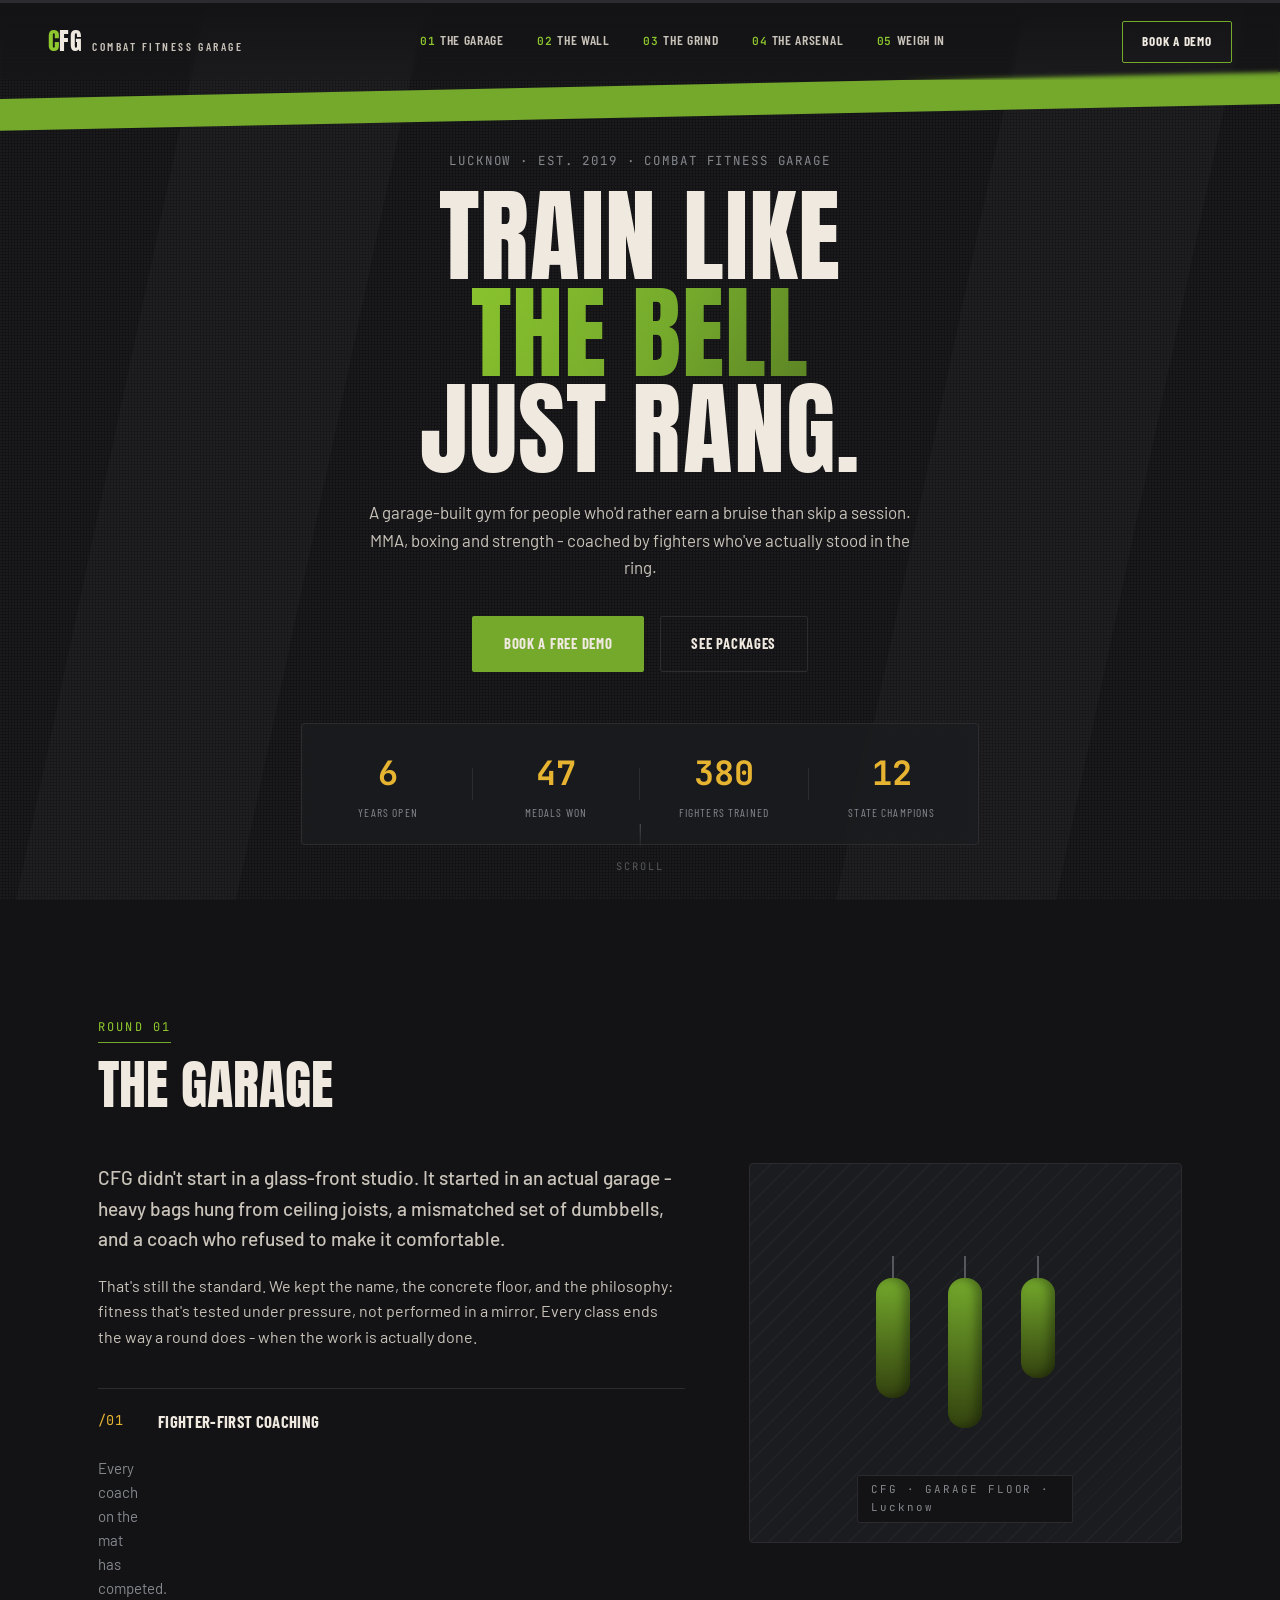
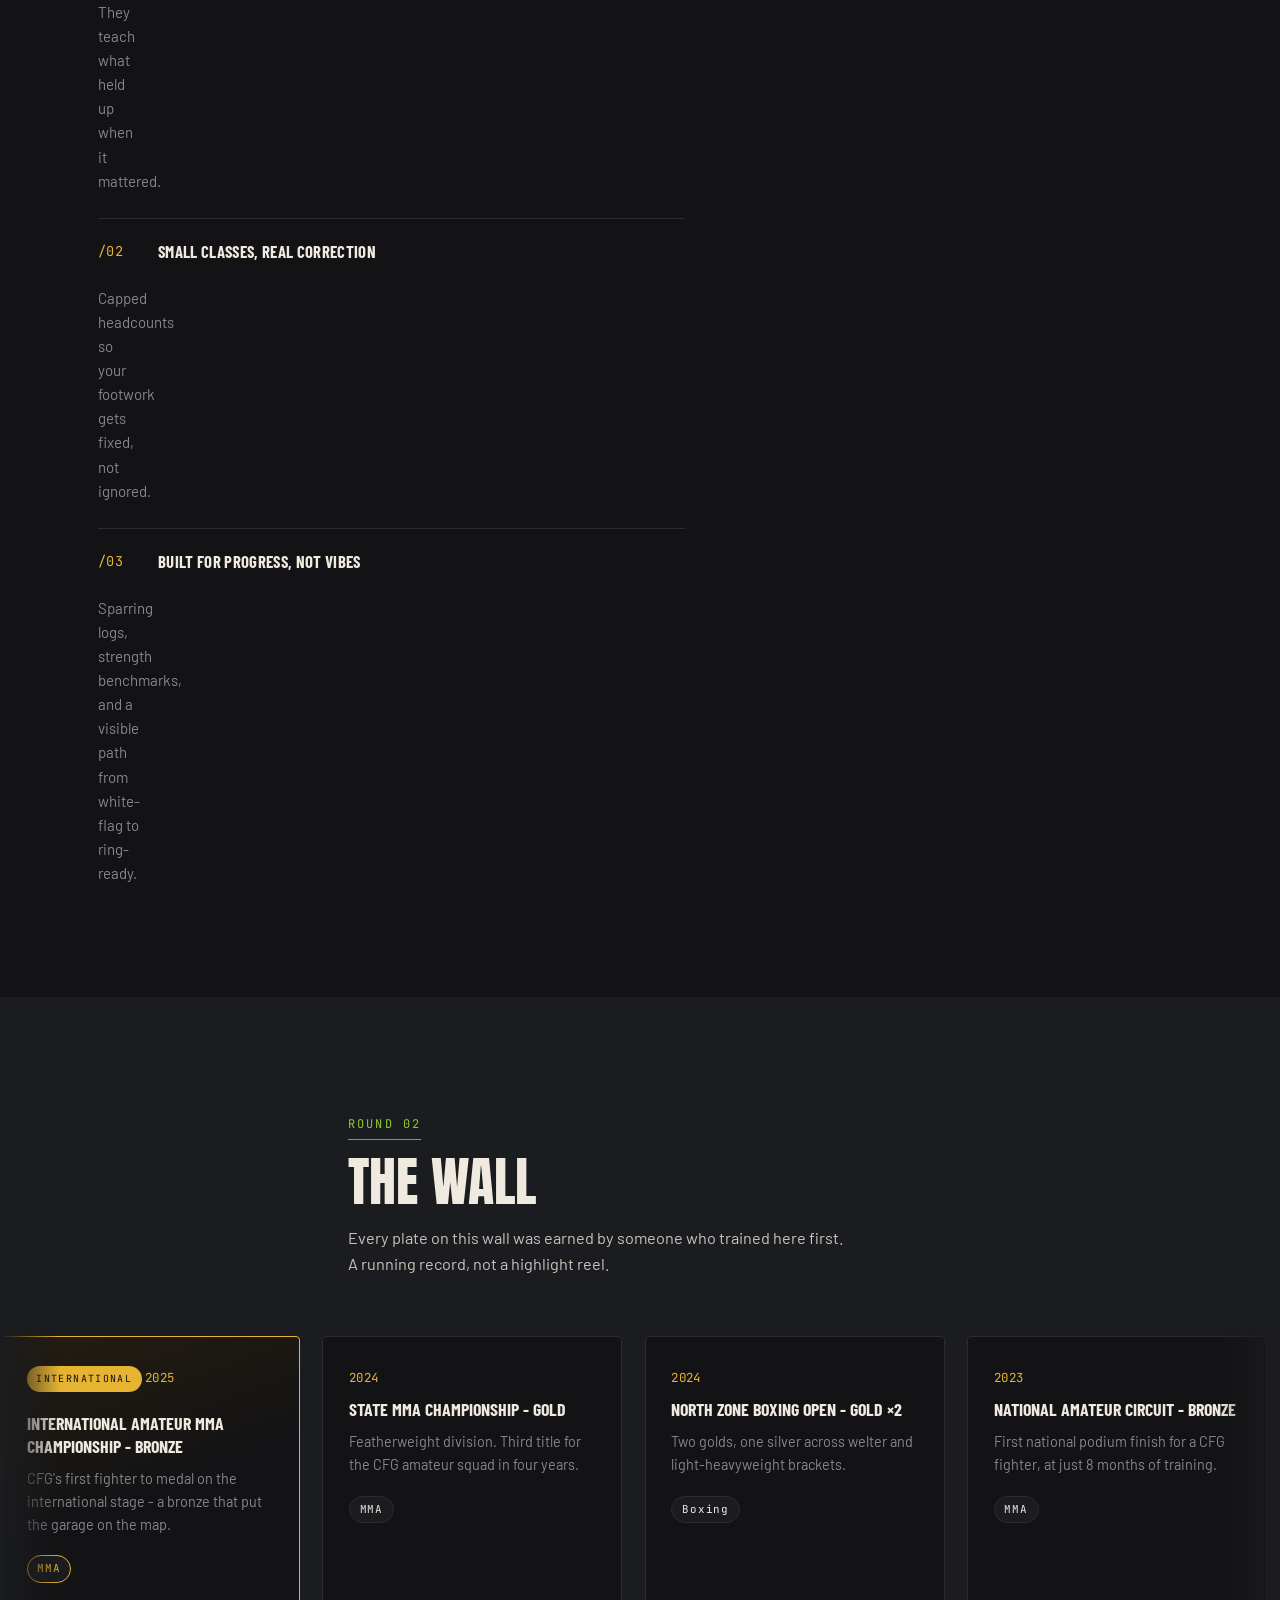
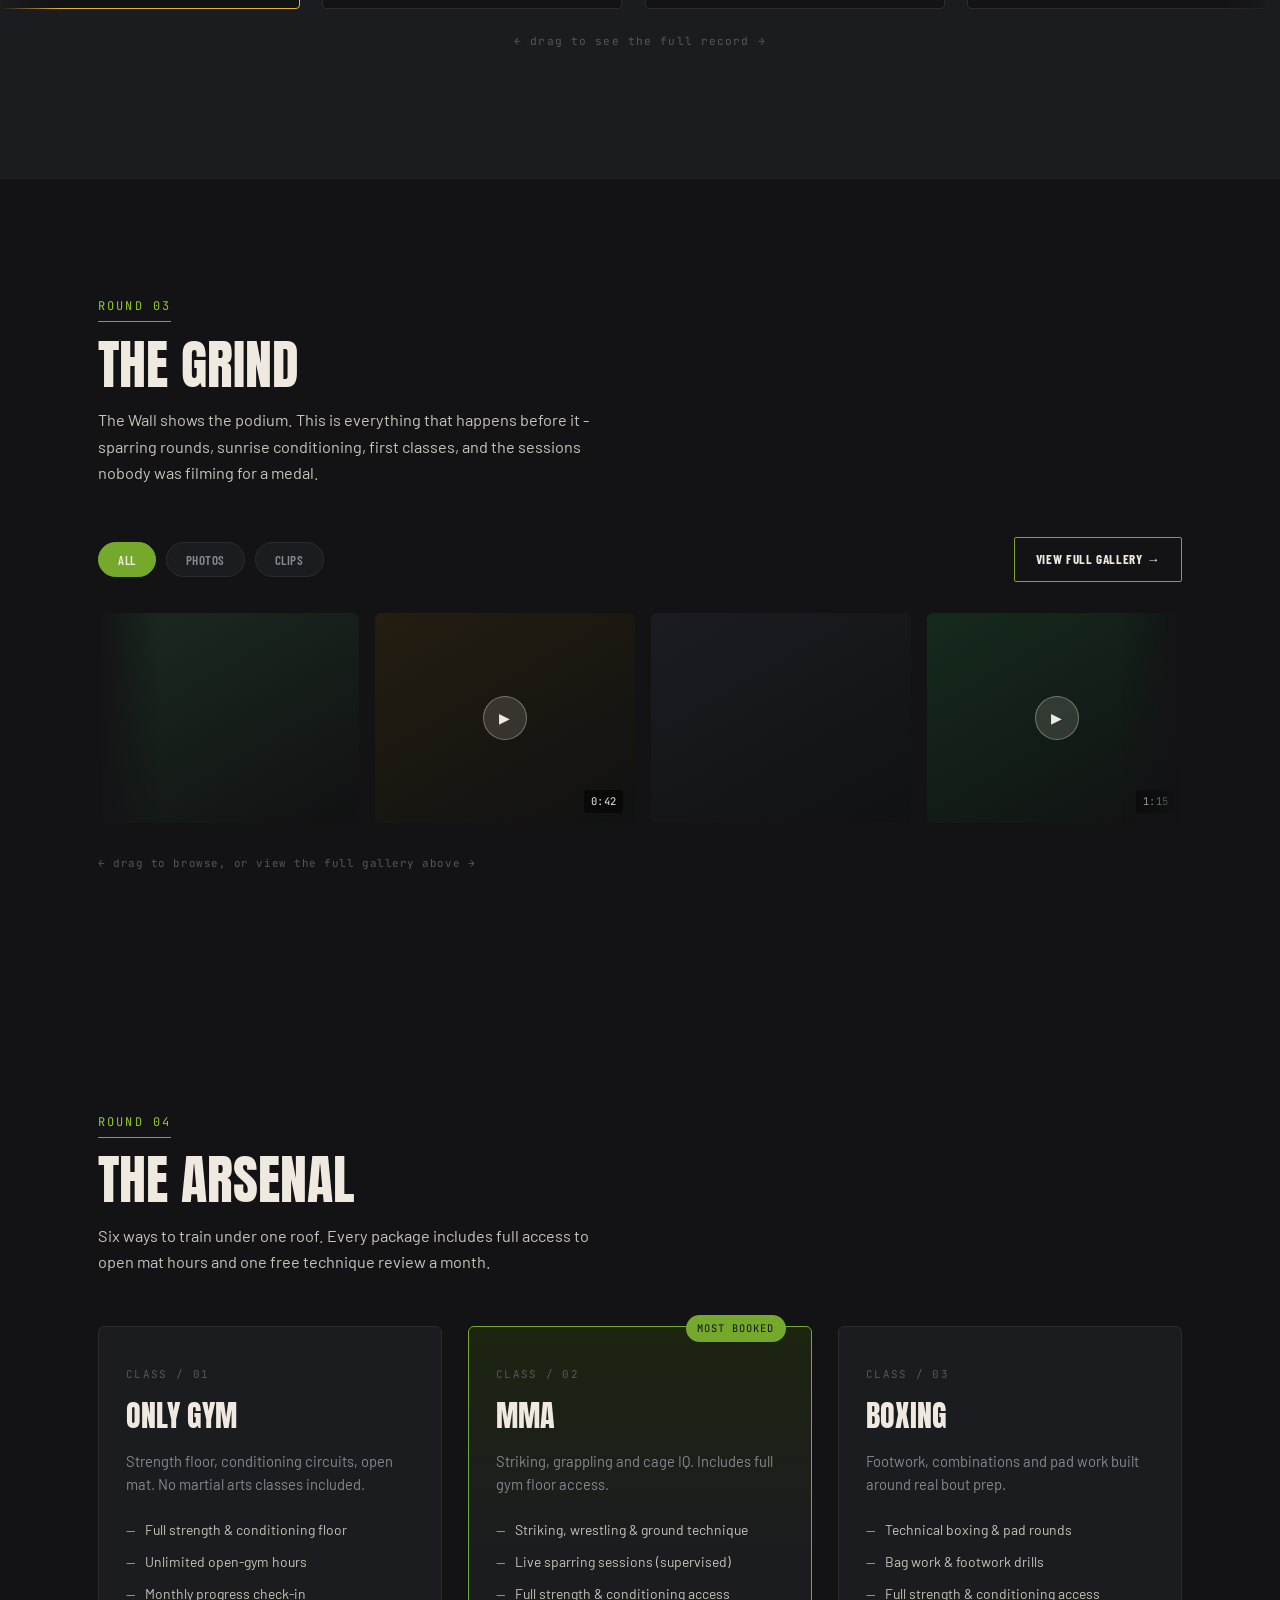
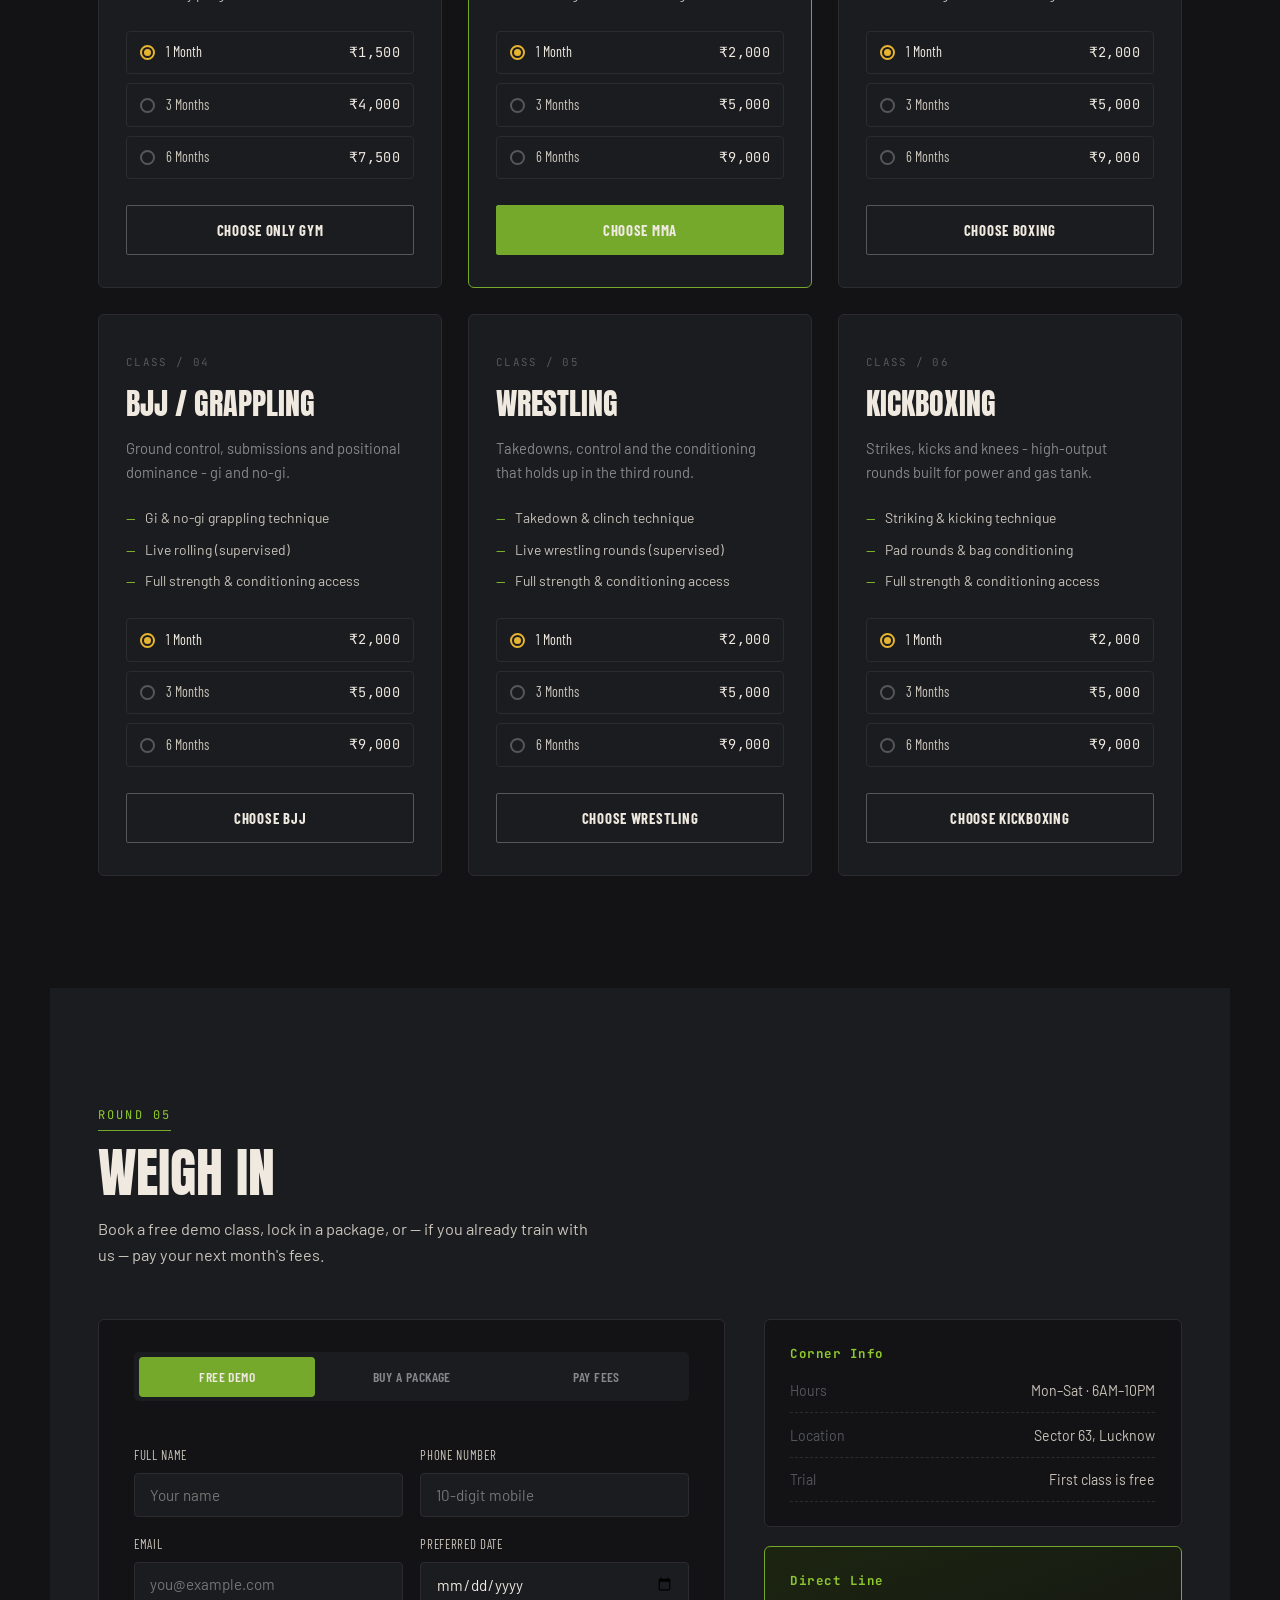
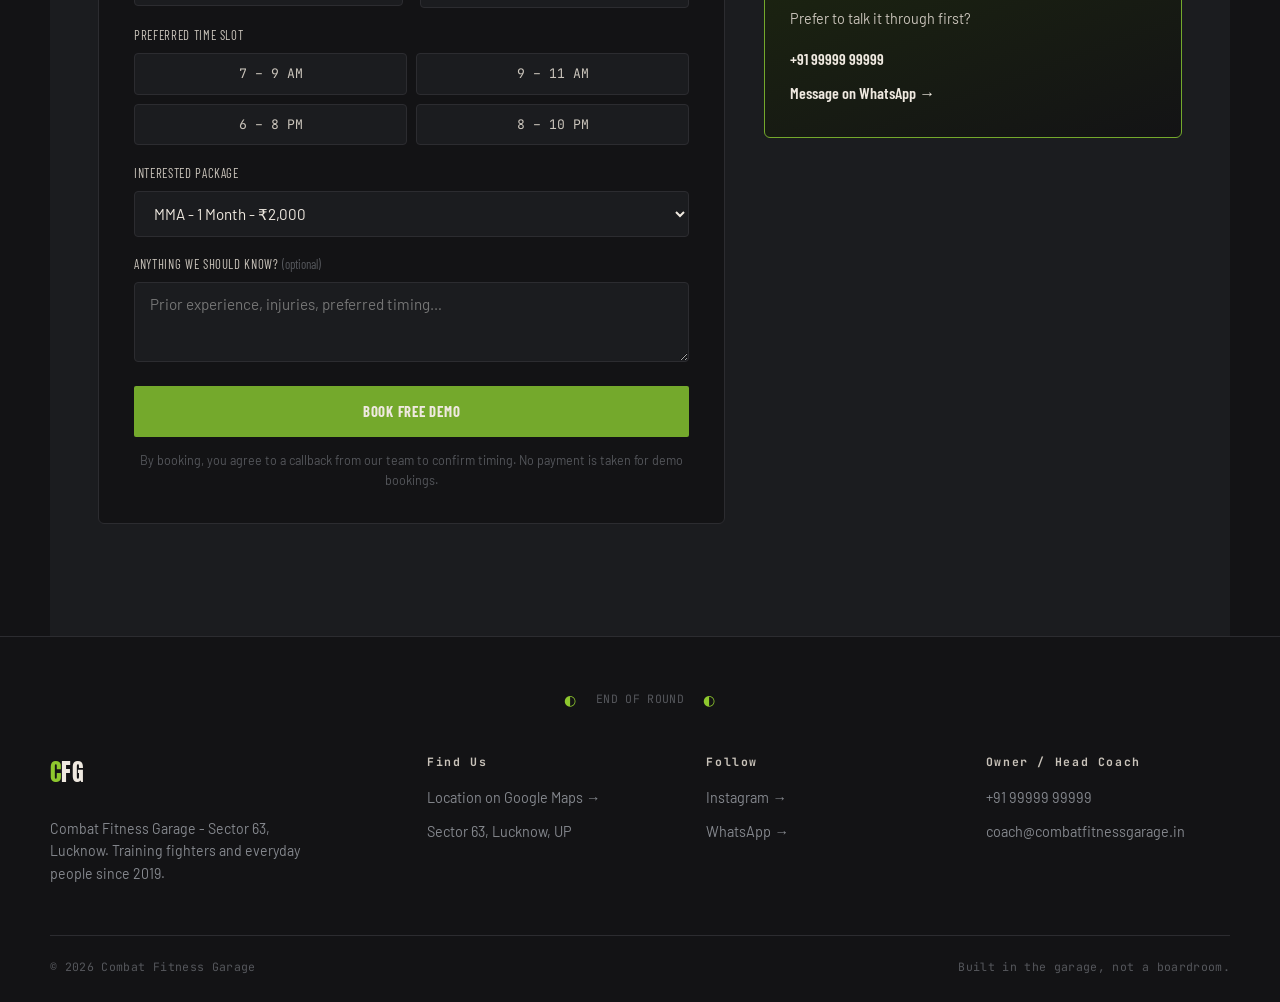
==== commit 6f2e4fc2: "Updated code.gs to test demo booking functionality" ====
--- a/index.html
+++ b/index.html
@@ -3,8 +3,8 @@
 <head>
 <meta charset="UTF-8">
 <meta name="viewport" content="width=device-width, initial-scale=1.0">
-<title>Combat Fitness Garage — Noida</title>
-<meta name="description" content="Combat Fitness Garage — MMA, Boxing & Strength. Train where fighters are made.">
+<title>Combat Fitness Garage - Lucknow</title>
+<meta name="description" content="Combat Fitness Garage - MMA, Boxing & Strength. Train where fighters are made.">
 
 <link rel="preconnect" href="https://fonts.googleapis.com">
 <link rel="preconnect" href="https://fonts.gstatic.com" crossorigin>
@@ -59,13 +59,13 @@
   </div>
 
   <div class="hero-content">
-    <p class="hero-eyebrow reveal" data-delay="0">Noida&nbsp;·&nbsp;Est.&nbsp;2019&nbsp;·&nbsp;Combat&nbsp;Fitness&nbsp;Garage</p>
+    <p class="hero-eyebrow reveal" data-delay="0">Lucknow&nbsp;·&nbsp;Est.&nbsp;2019&nbsp;·&nbsp;Combat&nbsp;Fitness&nbsp;Garage</p>
     <h1 class="hero-title">
       <span class="reveal" data-delay="1">TRAIN LIKE</span>
       <span class="reveal hero-title-accent" data-delay="2">THE BELL</span>
       <span class="reveal" data-delay="3">JUST RANG.</span>
     </h1>
-    <p class="hero-sub reveal" data-delay="4">A garage-built gym for people who'd rather earn a bruise than skip a session. MMA, boxing and strength — coached by fighters who've actually stood in the ring.</p>
+    <p class="hero-sub reveal" data-delay="4">A garage-built gym for people who'd rather earn a bruise than skip a session. MMA, boxing and strength - coached by fighters who've actually stood in the ring.</p>
 
     <div class="hero-actions reveal" data-delay="5">
       <a href="#weighin" class="btn btn-primary">
@@ -105,7 +105,7 @@
   <div class="scroll-cue" aria-hidden="true"><span></span>Scroll</div>
 </section>
 
-<!-- ================= ROUND 01 — THE GARAGE (ABOUT) ================= -->
+<!-- ================= ROUND 01 - THE GARAGE (ABOUT) ================= -->
 <section class="round round-garage" id="garage">
   <div class="round-head">
     <span class="round-tag mono">ROUND 01</span>
@@ -114,8 +114,8 @@
 
   <div class="garage-grid">
     <div class="garage-copy">
-      <p class="garage-lede reveal-on-scroll">CFG didn't start in a glass-front studio. It started in an actual garage — heavy bags hung from ceiling joists, a mismatched set of dumbbells, and a coach who refused to make it comfortable.</p>
-      <p class="reveal-on-scroll">That's still the standard. We kept the name, the concrete floor, and the philosophy: fitness that's tested under pressure, not performed in a mirror. Every class ends the way a round does — when the work is actually done.</p>
+      <p class="garage-lede reveal-on-scroll">CFG didn't start in a glass-front studio. It started in an actual garage - heavy bags hung from ceiling joists, a mismatched set of dumbbells, and a coach who refused to make it comfortable.</p>
+      <p class="reveal-on-scroll">That's still the standard. We kept the name, the concrete floor, and the philosophy: fitness that's tested under pressure, not performed in a mirror. Every class ends the way a round does - when the work is actually done.</p>
 
       <div class="garage-pillars">
         <div class="pillar reveal-on-scroll">
@@ -141,13 +141,13 @@
         <div class="visual-bagline">
           <div class="bag"></div><div class="bag"></div><div class="bag"></div>
         </div>
-        <div class="visual-tape-strip mono">CFG · GARAGE FLOOR · NOIDA</div>
+        <div class="visual-tape-strip mono">CFG · GARAGE FLOOR · Lucknow</div>
       </div>
     </div>
   </div>
 </section>
 
-<!-- ================= ROUND 02 — THE WALL (ACHIEVEMENTS) ================= -->
+<!-- ================= ROUND 02 - THE WALL (ACHIEVEMENTS) ================= -->
 <section class="round round-wall" id="wall">
   <div class="round-head round-head-light">
     <span class="round-tag mono">ROUND 02</span>
@@ -161,49 +161,49 @@
       <article class="card-record card-record-intl reveal-on-scroll">
         <span class="record-intl-badge mono">INTERNATIONAL</span>
         <span class="record-year mono">2025</span>
-        <h3>International Amateur MMA Championship — Bronze</h3>
-        <p>CFG's first fighter to medal on the international stage — a bronze that put the garage on the map.</p>
+        <h3>International Amateur MMA Championship - Bronze</h3>
+        <p>CFG's first fighter to medal on the international stage - a bronze that put the garage on the map.</p>
         <span class="record-tag record-tag-intl">MMA</span>
       </article>
 
       <article class="card-record reveal-on-scroll">
         <span class="record-year mono">2024</span>
-        <h3>State MMA Championship — Gold</h3>
+        <h3>State MMA Championship - Gold</h3>
         <p>Featherweight division. Third title for the CFG amateur squad in four years.</p>
         <span class="record-tag">MMA</span>
       </article>
 
       <article class="card-record reveal-on-scroll">
         <span class="record-year mono">2024</span>
-        <h3>North Zone Boxing Open — Gold ×2</h3>
+        <h3>North Zone Boxing Open - Gold ×2</h3>
         <p>Two golds, one silver across welter and light-heavyweight brackets.</p>
         <span class="record-tag">Boxing</span>
       </article>
 
       <article class="card-record reveal-on-scroll">
         <span class="record-year mono">2023</span>
-        <h3>National Amateur Circuit — Bronze</h3>
+        <h3>National Amateur Circuit - Bronze</h3>
         <p>First national podium finish for a CFG fighter, at just 8 months of training.</p>
         <span class="record-tag">MMA</span>
       </article>
 
       <article class="card-record reveal-on-scroll">
         <span class="record-year mono">2023</span>
-        <h3>Inter-Club Boxing League — Champions</h3>
+        <h3>Inter-Club Boxing League - Champions</h3>
         <p>CFG's team took the league title across a 6-club roster.</p>
         <span class="record-tag">Boxing</span>
       </article>
 
       <article class="card-record reveal-on-scroll">
         <span class="record-year mono">2022</span>
-        <h3>State Grappling Invitational — Gold</h3>
+        <h3>State Grappling Invitational - Gold</h3>
         <p>Two CFG members topped the podium in the no-gi division.</p>
         <span class="record-tag">MMA</span>
       </article>
 
       <article class="card-record reveal-on-scroll">
         <span class="record-year mono">2021</span>
-        <h3>City Strength Meet — Best Gym Team</h3>
+        <h3>City Strength Meet - Best Gym Team</h3>
         <p>Awarded to the highest combined total across five competing gyms.</p>
         <span class="record-tag">Strength</span>
       </article>
@@ -215,12 +215,12 @@
   <p class="wall-hint mono">← drag to see the full record →</p>
 </section>
 
-<!-- ================= ROUND 03 — THE GRIND (TRAINING SNAPS / HIGHLIGHTS) ================= -->
+<!-- ================= ROUND 03 - THE GRIND (TRAINING SNAPS / HIGHLIGHTS) ================= -->
 <section class="round round-grind" id="grind">
   <div class="round-head">
     <span class="round-tag mono">ROUND 03</span>
     <h2 class="round-title">The Grind</h2>
-    <p class="round-desc">The Wall shows the podium. This is everything that happens before it — sparring rounds, sunrise conditioning, first classes, and the sessions nobody was filming for a medal.</p>
+    <p class="round-desc">The Wall shows the podium. This is everything that happens before it - sparring rounds, sunrise conditioning, first classes, and the sessions nobody was filming for a medal.</p>
   </div>
 
   <div class="grind-top-row">
@@ -260,7 +260,7 @@
           <span class="grind-play" aria-hidden="true">▶</span>
           <span class="grind-duration mono">1:15</span>
         </div>
-        <figcaption>Live sparring — Saturday open mat</figcaption>
+        <figcaption>Live sparring - Saturday open mat</figcaption>
       </figure>
 
       <figure class="grind-tile reveal-on-scroll" data-type="photo">
@@ -293,7 +293,7 @@
   <p class="grind-note mono">← drag to browse, or view the full gallery above →</p>
 </section>
 
-<!-- ================= ROUND 04 — THE ARSENAL (PACKAGES) ================= -->
+<!-- ================= ROUND 04 - THE ARSENAL (PACKAGES) ================= -->
 <section class="round round-arsenal" id="arsenal">
   <div class="round-head">
     <span class="round-tag mono">ROUND 04</span>
@@ -317,19 +317,19 @@
       </ul>
       <div class="pkg-plans">
         <label class="plan-opt">
-          <input type="radio" name="plan-onlygym" value="Only Gym — 1 Month — ₹1500" data-amount="1500" checked>
+          <input type="radio" name="plan-onlygym" value="Only Gym - 1 Month - ₹1500" data-amount="1500" checked>
           <span class="plan-radio"></span>
           <span class="plan-label">1 Month</span>
           <span class="plan-price mono">₹1,500</span>
         </label>
         <label class="plan-opt">
-          <input type="radio" name="plan-onlygym" value="Only Gym — 3 Months — ₹4000" data-amount="4000">
+          <input type="radio" name="plan-onlygym" value="Only Gym - 3 Months - ₹4000" data-amount="4000">
           <span class="plan-radio"></span>
           <span class="plan-label">3 Months</span>
           <span class="plan-price mono">₹4,000</span>
         </label>
         <label class="plan-opt">
-          <input type="radio" name="plan-onlygym" value="Only Gym — 6 Months — ₹7500" data-amount="7500">
+          <input type="radio" name="plan-onlygym" value="Only Gym - 6 Months - ₹7500" data-amount="7500">
           <span class="plan-radio"></span>
           <span class="plan-label">6 Months</span>
           <span class="plan-price mono">₹7,500</span>
@@ -353,19 +353,19 @@
       </ul>
       <div class="pkg-plans">
         <label class="plan-opt">
-          <input type="radio" name="plan-mma" value="MMA — 1 Month — ₹2000" data-amount="2000" checked>
+          <input type="radio" name="plan-mma" value="MMA - 1 Month - ₹2000" data-amount="2000" checked>
           <span class="plan-radio"></span>
           <span class="plan-label">1 Month</span>
           <span class="plan-price mono">₹2,000</span>
         </label>
         <label class="plan-opt">
-          <input type="radio" name="plan-mma" value="MMA — 3 Months — ₹5000" data-amount="5000">
+          <input type="radio" name="plan-mma" value="MMA - 3 Months - ₹5000" data-amount="5000">
           <span class="plan-radio"></span>
           <span class="plan-label">3 Months</span>
           <span class="plan-price mono">₹5,000</span>
         </label>
         <label class="plan-opt">
-          <input type="radio" name="plan-mma" value="MMA — 6 Months — ₹9000" data-amount="9000">
+          <input type="radio" name="plan-mma" value="MMA - 6 Months - ₹9000" data-amount="9000">
           <span class="plan-radio"></span>
           <span class="plan-label">6 Months</span>
           <span class="plan-price mono">₹9,000</span>
@@ -388,19 +388,19 @@
       </ul>
       <div class="pkg-plans">
         <label class="plan-opt">
-          <input type="radio" name="plan-boxing" value="Boxing — 1 Month — ₹2000" data-amount="2000" checked>
+          <input type="radio" name="plan-boxing" value="Boxing - 1 Month - ₹2000" data-amount="2000" checked>
           <span class="plan-radio"></span>
           <span class="plan-label">1 Month</span>
           <span class="plan-price mono">₹2,000</span>
         </label>
         <label class="plan-opt">
-          <input type="radio" name="plan-boxing" value="Boxing — 3 Months — ₹5000" data-amount="5000">
+          <input type="radio" name="plan-boxing" value="Boxing - 3 Months - ₹5000" data-amount="5000">
           <span class="plan-radio"></span>
           <span class="plan-label">3 Months</span>
           <span class="plan-price mono">₹5,000</span>
         </label>
         <label class="plan-opt">
-          <input type="radio" name="plan-boxing" value="Boxing — 6 Months — ₹9000" data-amount="9000">
+          <input type="radio" name="plan-boxing" value="Boxing - 6 Months - ₹9000" data-amount="9000">
           <span class="plan-radio"></span>
           <span class="plan-label">6 Months</span>
           <span class="plan-price mono">₹9,000</span>
@@ -414,7 +414,7 @@
       <div class="pkg-top">
         <span class="pkg-class mono">CLASS / 04</span>
         <h3>BJJ / Grappling</h3>
-        <p class="pkg-desc">Ground control, submissions and positional dominance — gi and no-gi.</p>
+        <p class="pkg-desc">Ground control, submissions and positional dominance - gi and no-gi.</p>
       </div>
       <ul class="pkg-list">
         <li>Gi &amp; no-gi grappling technique</li>
@@ -423,19 +423,19 @@
       </ul>
       <div class="pkg-plans">
         <label class="plan-opt">
-          <input type="radio" name="plan-bjj" value="BJJ / Grappling — 1 Month — ₹2000" data-amount="2000" checked>
+          <input type="radio" name="plan-bjj" value="BJJ / Grappling - 1 Month - ₹2000" data-amount="2000" checked>
           <span class="plan-radio"></span>
           <span class="plan-label">1 Month</span>
           <span class="plan-price mono">₹2,000</span>
         </label>
         <label class="plan-opt">
-          <input type="radio" name="plan-bjj" value="BJJ / Grappling — 3 Months — ₹5000" data-amount="5000">
+          <input type="radio" name="plan-bjj" value="BJJ / Grappling - 3 Months - ₹5000" data-amount="5000">
           <span class="plan-radio"></span>
           <span class="plan-label">3 Months</span>
           <span class="plan-price mono">₹5,000</span>
         </label>
         <label class="plan-opt">
-          <input type="radio" name="plan-bjj" value="BJJ / Grappling — 6 Months — ₹9000" data-amount="9000">
+          <input type="radio" name="plan-bjj" value="BJJ / Grappling - 6 Months - ₹9000" data-amount="9000">
           <span class="plan-radio"></span>
           <span class="plan-label">6 Months</span>
           <span class="plan-price mono">₹9,000</span>
@@ -458,19 +458,19 @@
       </ul>
       <div class="pkg-plans">
         <label class="plan-opt">
-          <input type="radio" name="plan-wrestling" value="Wrestling — 1 Month — ₹2000" data-amount="2000" checked>
+          <input type="radio" name="plan-wrestling" value="Wrestling - 1 Month - ₹2000" data-amount="2000" checked>
           <span class="plan-radio"></span>
           <span class="plan-label">1 Month</span>
           <span class="plan-price mono">₹2,000</span>
         </label>
         <label class="plan-opt">
-          <input type="radio" name="plan-wrestling" value="Wrestling — 3 Months — ₹5000" data-amount="5000">
+          <input type="radio" name="plan-wrestling" value="Wrestling - 3 Months - ₹5000" data-amount="5000">
           <span class="plan-radio"></span>
           <span class="plan-label">3 Months</span>
           <span class="plan-price mono">₹5,000</span>
         </label>
         <label class="plan-opt">
-          <input type="radio" name="plan-wrestling" value="Wrestling — 6 Months — ₹9000" data-amount="9000">
+          <input type="radio" name="plan-wrestling" value="Wrestling - 6 Months - ₹9000" data-amount="9000">
           <span class="plan-radio"></span>
           <span class="plan-label">6 Months</span>
           <span class="plan-price mono">₹9,000</span>
@@ -484,7 +484,7 @@
       <div class="pkg-top">
         <span class="pkg-class mono">CLASS / 06</span>
         <h3>Kickboxing</h3>
-        <p class="pkg-desc">Strikes, kicks and knees — high-output rounds built for power and gas tank.</p>
+        <p class="pkg-desc">Strikes, kicks and knees - high-output rounds built for power and gas tank.</p>
       </div>
       <ul class="pkg-list">
         <li>Striking &amp; kicking technique</li>
@@ -493,19 +493,19 @@
       </ul>
       <div class="pkg-plans">
         <label class="plan-opt">
-          <input type="radio" name="plan-kickboxing" value="Kickboxing — 1 Month — ₹2000" data-amount="2000" checked>
+          <input type="radio" name="plan-kickboxing" value="Kickboxing - 1 Month - ₹2000" data-amount="2000" checked>
           <span class="plan-radio"></span>
           <span class="plan-label">1 Month</span>
           <span class="plan-price mono">₹2,000</span>
         </label>
         <label class="plan-opt">
-          <input type="radio" name="plan-kickboxing" value="Kickboxing — 3 Months — ₹5000" data-amount="5000">
+          <input type="radio" name="plan-kickboxing" value="Kickboxing - 3 Months - ₹5000" data-amount="5000">
           <span class="plan-radio"></span>
           <span class="plan-label">3 Months</span>
           <span class="plan-price mono">₹5,000</span>
         </label>
         <label class="plan-opt">
-          <input type="radio" name="plan-kickboxing" value="Kickboxing — 6 Months — ₹9000" data-amount="9000">
+          <input type="radio" name="plan-kickboxing" value="Kickboxing - 6 Months - ₹9000" data-amount="9000">
           <span class="plan-radio"></span>
           <span class="plan-label">6 Months</span>
           <span class="plan-price mono">₹9,000</span>
@@ -517,12 +517,12 @@
   </div>
 </section>
 
-<!-- ================= ROUND 05 — WEIGH IN (BOOKING) ================= -->
+<!-- ================= ROUND 05 - WEIGH IN (BOOKING) ================= -->
 <section class="round round-weighin" id="weighin">
   <div class="round-head round-head-light">
     <span class="round-tag mono">ROUND 05</span>
     <h2 class="round-title">Weigh In</h2>
-    <p class="round-desc" id="weighinDesc">Book a free demo class, lock in a package, or — if you already train with us — pay your next month's fees.</p>
+    <p class="round-desc" id="weighinDesc">Book a free demo class, lock in a package, or - if you already train with us - pay your next month's fees.</p>
   </div>
 
   <div class="weighin-grid">
@@ -562,7 +562,7 @@
         </div>
       </div>
 
-      <!-- Time slots — demo bookings only -->
+      <!-- Time slots - demo bookings only -->
       <div class="field mode-only mode-demo" data-mode-field="demo">
         <label>Preferred time slot</label>
         <div class="slot-grid" id="slotGrid">
@@ -577,24 +577,24 @@
       <div class="field">
         <label for="fPackage" id="fPackageLabel">Package</label>
         <select id="fPackage" name="package">
-          <option value="Only Gym — 1 Month — ₹1500">Only Gym — 1 Month — ₹1,500</option>
-          <option value="Only Gym — 3 Months — ₹4000">Only Gym — 3 Months — ₹4,000</option>
-          <option value="Only Gym — 6 Months — ₹7500">Only Gym — 6 Months — ₹7,500</option>
-          <option value="MMA — 1 Month — ₹2000" selected>MMA — 1 Month — ₹2,000</option>
-          <option value="MMA — 3 Months — ₹5000">MMA — 3 Months — ₹5,000</option>
-          <option value="MMA — 6 Months — ₹9000">MMA — 6 Months — ₹9,000</option>
-          <option value="Boxing — 1 Month — ₹2000">Boxing — 1 Month — ₹2,000</option>
-          <option value="Boxing — 3 Months — ₹5000">Boxing — 3 Months — ₹5,000</option>
-          <option value="Boxing — 6 Months — ₹9000">Boxing — 6 Months — ₹9,000</option>
-          <option value="BJJ / Grappling — 1 Month — ₹2000">BJJ / Grappling — 1 Month — ₹2,000</option>
-          <option value="BJJ / Grappling — 3 Months — ₹5000">BJJ / Grappling — 3 Months — ₹5,000</option>
-          <option value="BJJ / Grappling — 6 Months — ₹9000">BJJ / Grappling — 6 Months — ₹9,000</option>
-          <option value="Wrestling — 1 Month — ₹2000">Wrestling — 1 Month — ₹2,000</option>
-          <option value="Wrestling — 3 Months — ₹5000">Wrestling — 3 Months — ₹5,000</option>
-          <option value="Wrestling — 6 Months — ₹9000">Wrestling — 6 Months — ₹9,000</option>
-          <option value="Kickboxing — 1 Month — ₹2000">Kickboxing — 1 Month — ₹2,000</option>
-          <option value="Kickboxing — 3 Months — ₹5000">Kickboxing — 3 Months — ₹5,000</option>
-          <option value="Kickboxing — 6 Months — ₹9000">Kickboxing — 6 Months — ₹9,000</option>
+          <option value="Only Gym - 1 Month - ₹1500">Only Gym - 1 Month - ₹1,500</option>
+          <option value="Only Gym - 3 Months - ₹4000">Only Gym - 3 Months - ₹4,000</option>
+          <option value="Only Gym - 6 Months - ₹7500">Only Gym - 6 Months - ₹7,500</option>
+          <option value="MMA - 1 Month - ₹2000" selected>MMA - 1 Month - ₹2,000</option>
+          <option value="MMA - 3 Months - ₹5000">MMA - 3 Months - ₹5,000</option>
+          <option value="MMA - 6 Months - ₹9000">MMA - 6 Months - ₹9,000</option>
+          <option value="Boxing - 1 Month - ₹2000">Boxing - 1 Month - ₹2,000</option>
+          <option value="Boxing - 3 Months - ₹5000">Boxing - 3 Months - ₹5,000</option>
+          <option value="Boxing - 6 Months - ₹9000">Boxing - 6 Months - ₹9,000</option>
+          <option value="BJJ / Grappling - 1 Month - ₹2000">BJJ / Grappling - 1 Month - ₹2,000</option>
+          <option value="BJJ / Grappling - 3 Months - ₹5000">BJJ / Grappling - 3 Months - ₹5,000</option>
+          <option value="BJJ / Grappling - 6 Months - ₹9000">BJJ / Grappling - 6 Months - ₹9,000</option>
+          <option value="Wrestling - 1 Month - ₹2000">Wrestling - 1 Month - ₹2,000</option>
+          <option value="Wrestling - 3 Months - ₹5000">Wrestling - 3 Months - ₹5,000</option>
+          <option value="Wrestling - 6 Months - ₹9000">Wrestling - 6 Months - ₹9,000</option>
+          <option value="Kickboxing - 1 Month - ₹2000">Kickboxing - 1 Month - ₹2,000</option>
+          <option value="Kickboxing - 3 Months - ₹5000">Kickboxing - 3 Months - ₹5,000</option>
+          <option value="Kickboxing - 6 Months - ₹9000">Kickboxing - 6 Months - ₹9,000</option>
         </select>
       </div>
 
@@ -614,7 +614,7 @@
         <h3 class="mono">Corner Info</h3>
         <ul class="side-list">
           <li><span>Hours</span><span>Mon–Sat · 6AM–10PM</span></li>
-          <li><span>Location</span><span>Sector 63, Noida</span></li>
+          <li><span>Location</span><span>Sector 63, Lucknow</span></li>
           <li><span>Trial</span><span>First class is free</span></li>
         </ul>
       </div>
@@ -635,12 +635,12 @@
       <svg viewBox="0 0 64 64" width="56" height="56"><path d="M32 6c-3 0-5 2-5 5v2c-9 2-14 9-14 19v10l-5 7h48l-5-7V32c0-10-5-17-14-19V11c0-3-2-5-5-5z" fill="none" stroke="currentColor" stroke-width="3" stroke-linejoin="round"/><path d="M25 51a7 7 0 0 0 14 0" fill="none" stroke="currentColor" stroke-width="3"/></svg>
     </div>
     <h3 id="modalTitle">You're on the books.</h3>
-    <p id="modalBody">We've got your details — our team will call you shortly to confirm your slot.</p>
+    <p id="modalBody">We've got your details - our team will call you shortly to confirm your slot.</p>
     <button class="btn btn-primary" id="modalClose">Done</button>
   </div>
 </div>
 
-<!-- ================= FOOTER — THE CORNER ================= -->
+<!-- ================= FOOTER - THE CORNER ================= -->
 <footer class="footer" id="corner">
   <div class="footer-bell-row">
     <span class="footer-bell mono">◐</span>
@@ -651,13 +651,13 @@
   <div class="footer-grid">
     <div class="footer-brand">
       <span class="nav-brand-mark"><span class="mark-c">C</span><span class="mark-fg">FG</span></span>
-      <p>Combat Fitness Garage — Sector 63, Noida. Training fighters and everyday people since 2019.</p>
+      <p>Combat Fitness Garage - Sector 63, Lucknow. Training fighters and everyday people since 2019.</p>
     </div>
 
     <div class="footer-col">
       <h4 class="mono">Find Us</h4>
-      <a href="https://maps.google.com/?q=Combat+Fitness+Garage+Sector+63+Noida" target="_blank" rel="noopener">Location on Google Maps →</a>
-      <a href="#top">Sector 63, Noida, UP</a>
+      <a href="https://maps.google.com/?q=Combat+Fitness+Garage+Sector+63+Lucknow" target="_blank" rel="noopener">Location on Google Maps →</a>
+      <a href="#top">Sector 63, Lucknow, UP</a>
     </div>
 
     <div class="footer-col">
@@ -679,7 +679,7 @@
   </div>
 </footer>
 
-<!-- Cashfree Drop-in checkout SDK — see CASHFREE_CONFIG in script.js -->
+<!-- Cashfree Drop-in checkout SDK - see CASHFREE_CONFIG in script.js -->
 <script src="https://sdk.cashfree.com/js/v3/cashfree.js"></script>
 <script src="script.js"></script>
 </body>
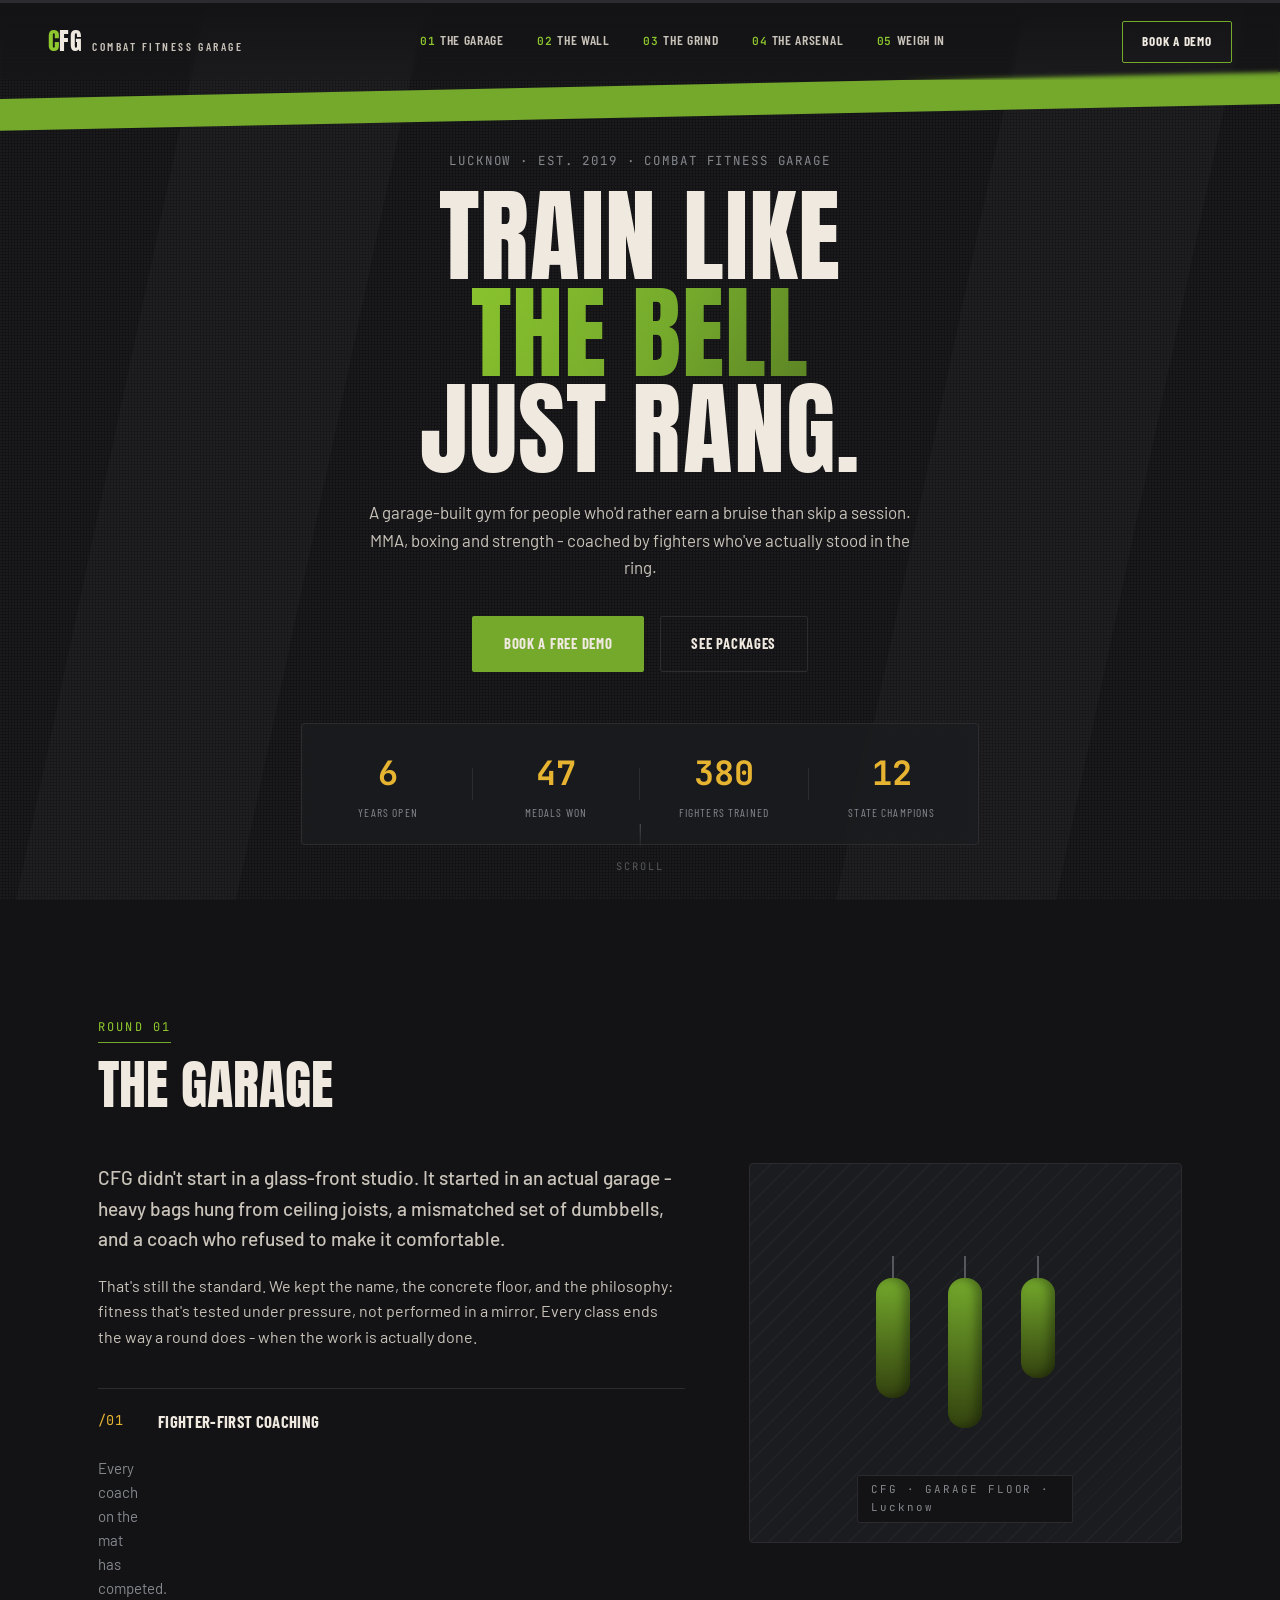
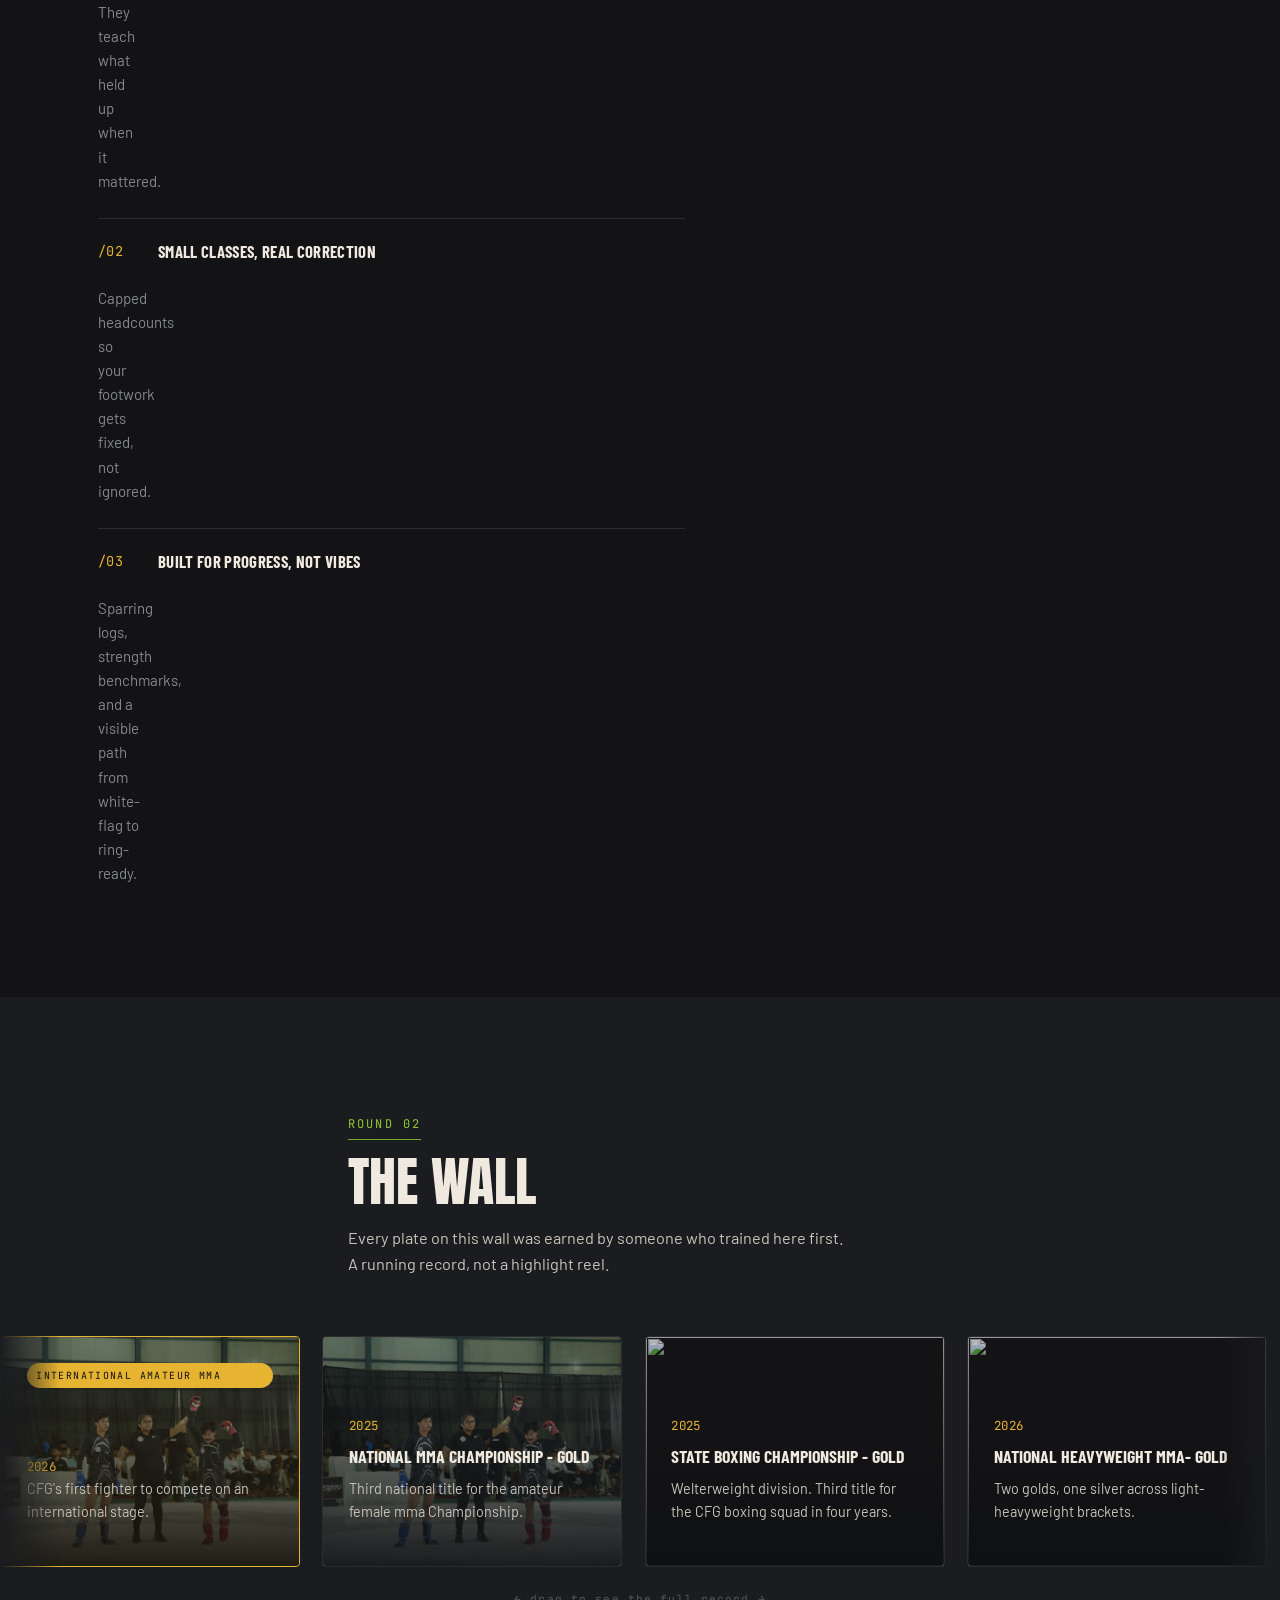
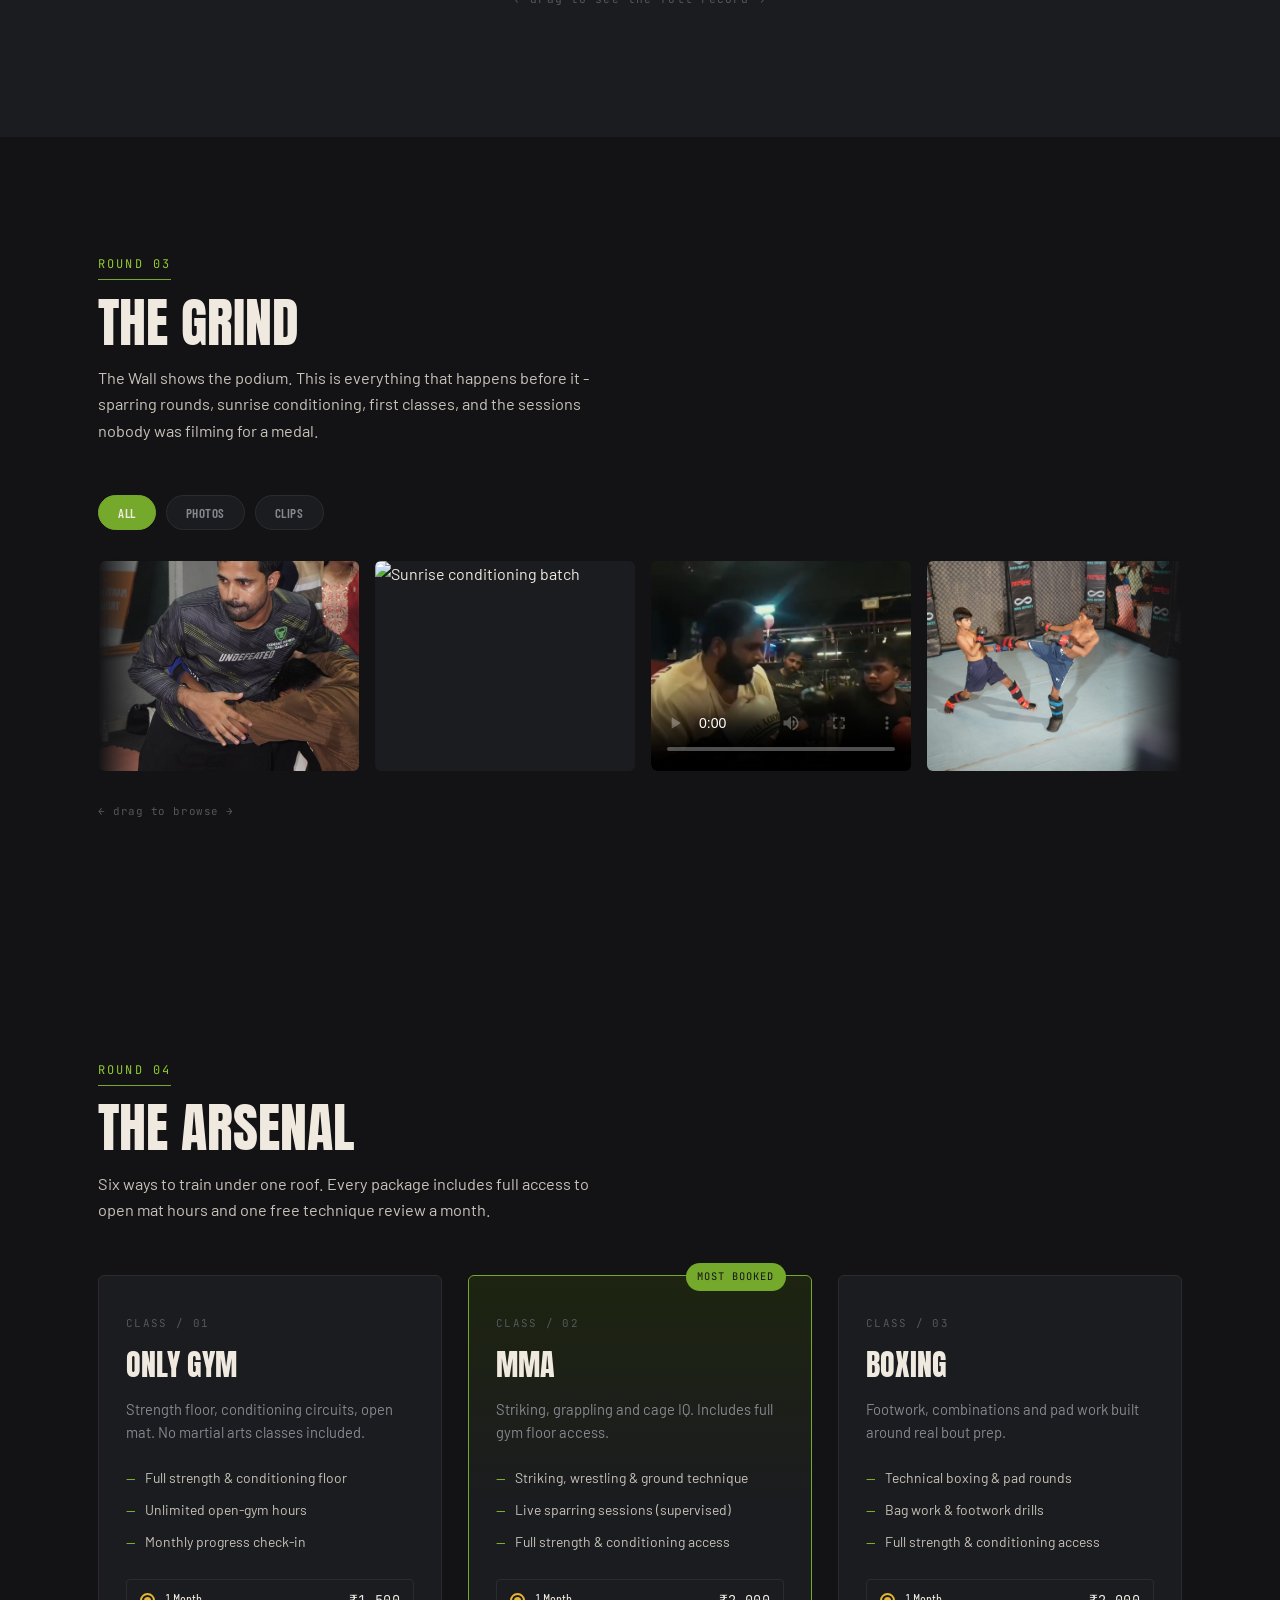
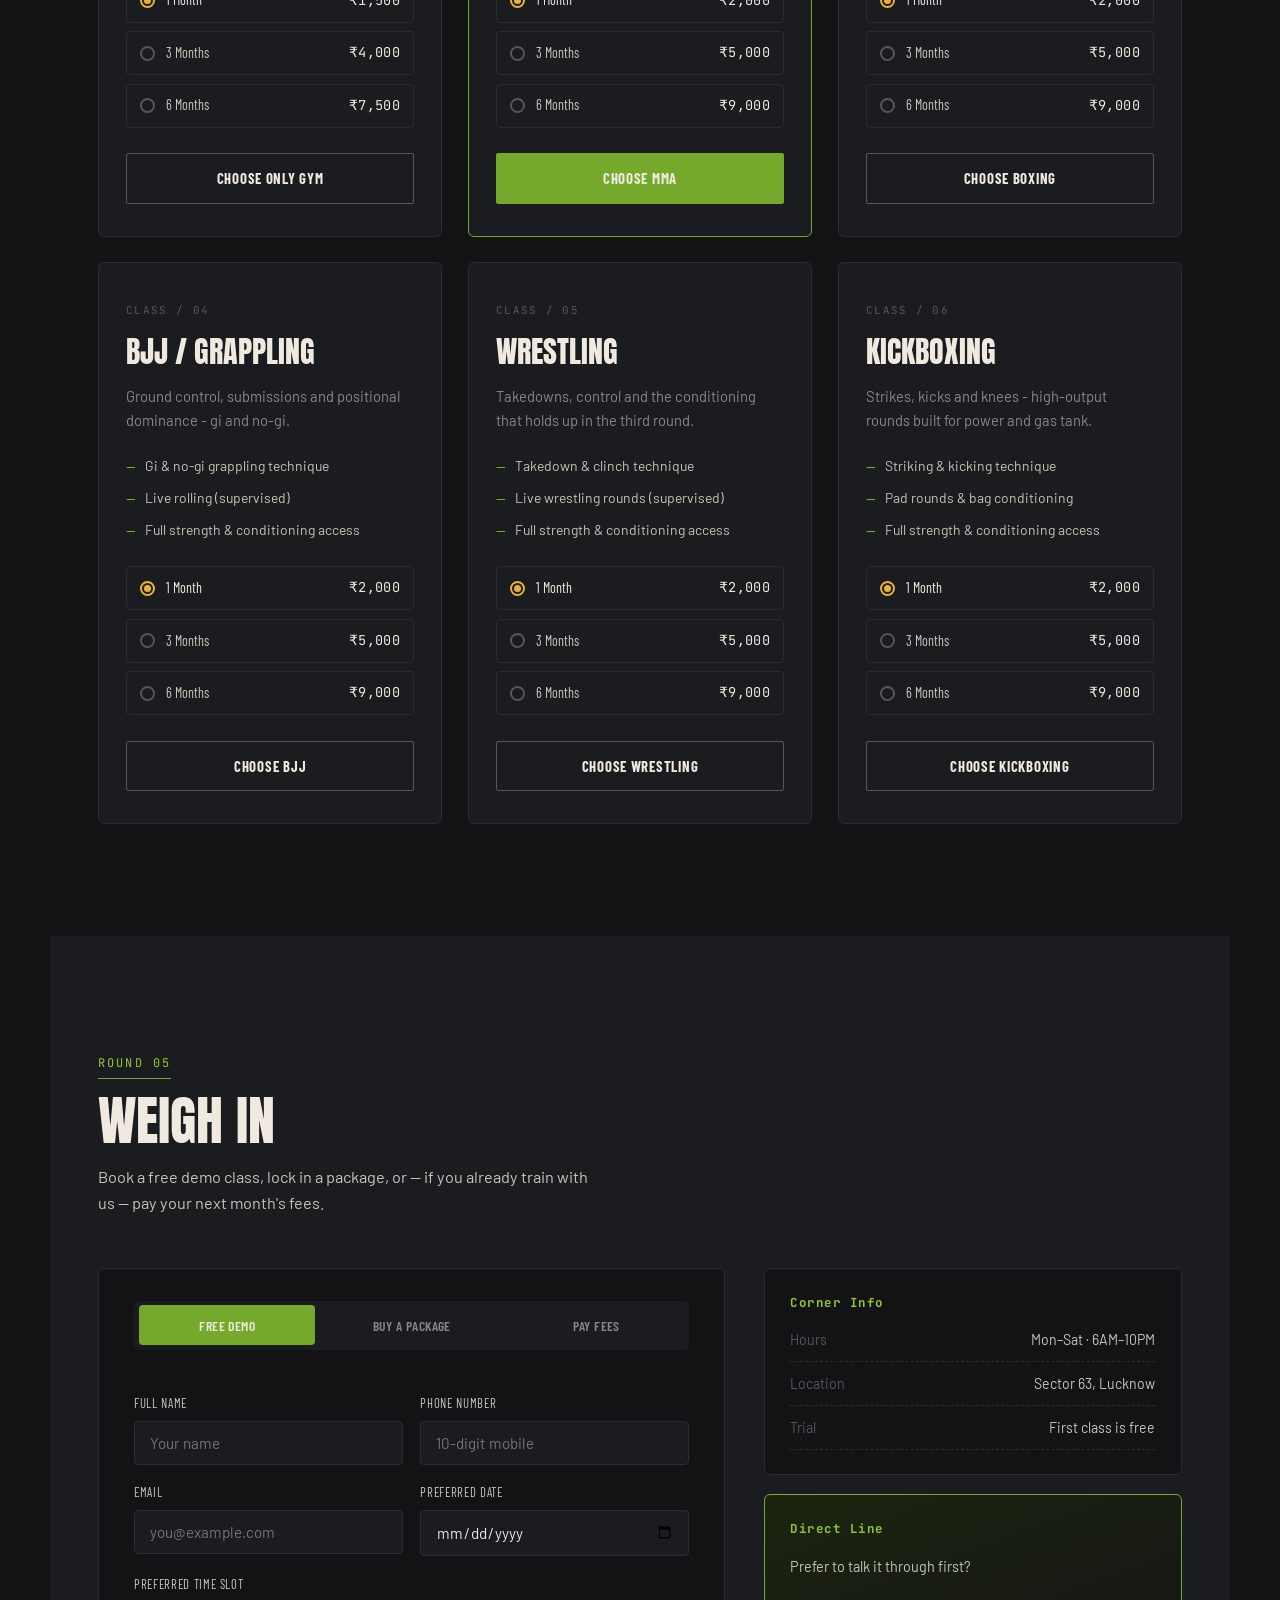
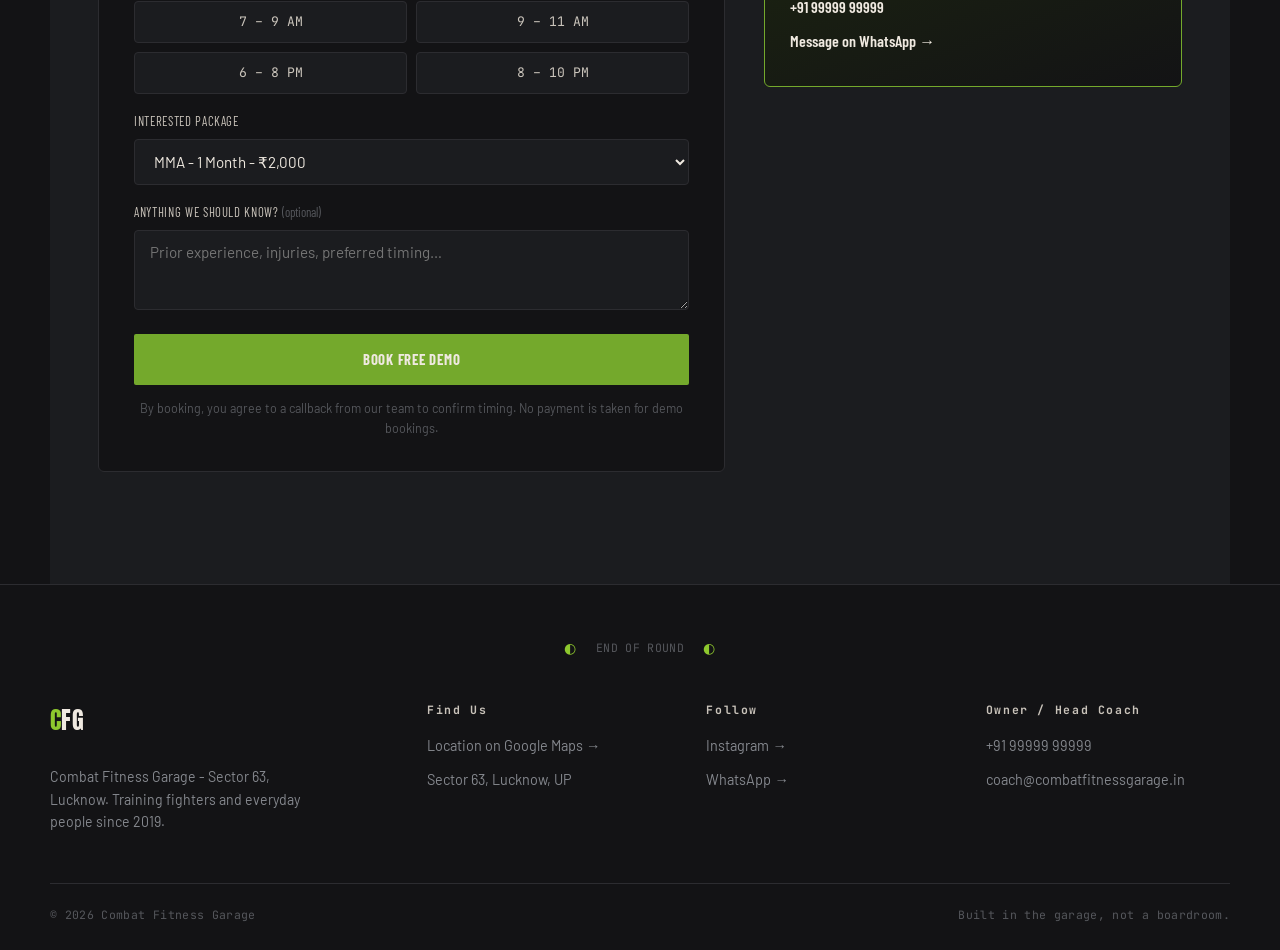
==== commit 69e8dabb: "Media addition" ====
--- a/index.html
+++ b/index.html
@@ -159,53 +159,74 @@
     <div class="wall-track" id="wallTrack">
 
       <article class="card-record card-record-intl reveal-on-scroll">
-        <span class="record-intl-badge mono">INTERNATIONAL</span>
+        <span class="record-intl-badge mono">INTERNATIONAL AMATEUR MMA</span><div class="record-bg"><img src="Media/International-bronze.jpg" alt="" loading="lazy"></div>
+        <h3>     </h3>
+		<h3>     </h3>
+		<h3>     </h3>
+		<span class="record-year mono">2026</span>
+		<p>CFG's first fighter to compete on an international stage.</p>
+      </article>
+
+      <article class="card-record reveal-on-scroll">
+        <div class="record-bg"><img src="Media/International-bronze.jpg" alt="" loading="lazy"></div>
         <span class="record-year mono">2025</span>
-        <h3>International Amateur MMA Championship - Bronze</h3>
-        <p>CFG's first fighter to medal on the international stage - a bronze that put the garage on the map.</p>
-        <span class="record-tag record-tag-intl">MMA</span>
-      </article>
-
+        <h3>National MMA Championship - Gold</h3>
+        <p>Third national title for the amateur female mma Championship.</p>
+      </article>
+	  
+	  <article class="card-record reveal-on-scroll">
+        <div class="record-bg"><img src="Media/state-boxing-Gold.jpg" alt="" loading="lazy"></div>
+        <span class="record-year mono">2025</span>
+        <h3>State Boxing Championship - Gold</h3>
+        <p>Welterweight division. Third title for the CFG boxing squad in four years.</p>
+      </article>
+		
+		<article class="card-record reveal-on-scroll">
+        <div class="record-bg"><img src="Media/state-gold.jpg" alt="" loading="lazy"></div>
+        <span class="record-year mono">2026</span>
+        <h3>National Heavyweight MMA- Gold</h3>
+        <p>Two golds, one silver across light-heavyweight brackets.</p>
+      </article>
+	
       <article class="card-record reveal-on-scroll">
-        <span class="record-year mono">2024</span>
-        <h3>State MMA Championship - Gold</h3>
-        <p>Featherweight division. Third title for the CFG amateur squad in four years.</p>
-        <span class="record-tag">MMA</span>
+        <div class="record-bg"><img src="Media/Inter-gym-3.jpg" alt="" loading="lazy"></div>
+        <span class="record-year mono">2026</span>
+        <h3>Regional Heavyweight MMA- Gold</h3>
+        <p>Two golds, one silver across light-heavyweight brackets.</p>
       </article>
 
       <article class="card-record reveal-on-scroll">
-        <span class="record-year mono">2024</span>
-        <h3>North Zone Boxing Open - Gold ×2</h3>
-        <p>Two golds, one silver across welter and light-heavyweight brackets.</p>
-        <span class="record-tag">Boxing</span>
+        <div class="record-bg"><img src="Media/Inter-gym.jpg" alt="" loading="lazy"></div>
+        <span class="record-year mono">2026</span>
+        <h3>Regional Lightweight MMA- Gold</h3>
+        <p>Gold in Regional Lightweight MMA Championship.</p>
       </article>
 
       <article class="card-record reveal-on-scroll">
-        <span class="record-year mono">2023</span>
-        <h3>National Amateur Circuit - Bronze</h3>
-        <p>First national podium finish for a CFG fighter, at just 8 months of training.</p>
-        <span class="record-tag">MMA</span>
-      </article>
-
-      <article class="card-record reveal-on-scroll">
-        <span class="record-year mono">2023</span>
+        <div class="record-bg"><img src="Media/Inter-gym-2.jpg" alt="" loading="lazy"></div>
+        <span class="record-year mono">2026</span>
         <h3>Inter-Club Boxing League - Champions</h3>
         <p>CFG's team took the league title across a 6-club roster.</p>
-        <span class="record-tag">Boxing</span>
+      </article>
+	  
+	  <article class="card-record reveal-on-scroll">
+        <div class="record-bg"><img src="Media/inter-club-mma.jpg" alt="" loading="lazy"></div>
+        <span class="record-year mono">2026</span>
+        <h3>Inter-Club Boxing League - Champions</h3>
+        <p>CFG's team took the league title across a 6-club roster.</p>
       </article>
 
       <article class="card-record reveal-on-scroll">
-        <span class="record-year mono">2022</span>
+        <div class="record-bg"><img src="Media/State Grappling Invitational.jpg" alt="" loading="lazy"></div>
+        <span class="record-year mono">2026</span>
         <h3>State Grappling Invitational - Gold</h3>
         <p>Two CFG members topped the podium in the no-gi division.</p>
-        <span class="record-tag">MMA</span>
       </article>
 
       <article class="card-record reveal-on-scroll">
-        <span class="record-year mono">2021</span>
+        <div class="record-bg"><img src="Media/sunrise-batch.jpg" alt="" loading="lazy"></div>
+        <span class="record-year mono">2026</span>
         <h3>City Strength Meet - Best Gym Team</h3>
-        <p>Awarded to the highest combined total across five competing gyms.</p>
-        <span class="record-tag">Strength</span>
       </article>
 
     </div>
@@ -229,60 +250,80 @@
       <button type="button" class="grind-filter" data-filter="photo">Photos</button>
       <button type="button" class="grind-filter" data-filter="video">Clips</button>
     </div>
-    <a href="gallery.html" class="btn btn-ghost btn-gallery">
-      <span>View Full Gallery →</span>
-    </a>
   </div>
 
   <div class="grind-track-wrap">
     <div class="grind-track" id="grindTrack">
-
+		
+	<figure class="grind-tile reveal-on-scroll" data-type="photo">
+        <div class="grind-media">
+          <img src="Media/grind-4.jpg" alt="Cooldown & mobility work" loading="lazy">
+        </div>
+        <figcaption>Cooldown &amp; mobility work</figcaption>
+      </figure>	
+		
       <figure class="grind-tile reveal-on-scroll" data-type="photo">
-        <div class="grind-media grind-ph-1"></div>
-        <figcaption>Sunrise conditioning batch <span class="mono">· 6 AM</span></figcaption>
+        <div class="grind-media">
+          <img src="Media/international-bronze.jpg" alt="Sunrise conditioning batch" loading="lazy">
+        </div>
+        <figcaption>International Gold Moment</figcaption>
       </figure>
 
-      <figure class="grind-tile reveal-on-scroll" data-type="video">
-        <div class="grind-media grind-ph-2">
-          <span class="grind-play" aria-hidden="true">▶</span>
-          <span class="grind-duration mono">0:42</span>
-        </div>
-        <figcaption>Pad-work combo breakdown</figcaption>
+      <figure class="grind-tile has-video reveal-on-scroll" data-type="video">
+        <div class="grind-media">
+          <video controls preload="metadata" playsinline poster="Media/sparring-snap.jpg">
+            <source src="Media/sparring.mp4" type="video/mp4">
+            Your browser doesn't support embedded video.
+          </video>
+        </div>
+        <figcaption>Live sparring — Saturday</figcaption>
       </figure>
 
       <figure class="grind-tile reveal-on-scroll" data-type="photo">
-        <div class="grind-media grind-ph-3"></div>
+        <div class="grind-media">
+          <img src="Media/grind-1.jpg" alt="First class nerves, week one" loading="lazy">
+        </div>
         <figcaption>First class nerves, week one</figcaption>
       </figure>
 
-      <figure class="grind-tile reveal-on-scroll" data-type="video">
-        <div class="grind-media grind-ph-4">
-          <span class="grind-play" aria-hidden="true">▶</span>
-          <span class="grind-duration mono">1:15</span>
-        </div>
-        <figcaption>Live sparring - Saturday open mat</figcaption>
+      <figure class="grind-tile has-video reveal-on-scroll" data-type="video">
+        <div class="grind-media">
+          <video controls preload="metadata" playsinline poster="Media/sparring-2-snap.jpg">
+            <source src="Media/sparring-2.mp4" type="video/mp4">
+            Your browser doesn't support embedded video.
+          </video>
+        </div>
+        <figcaption>Live sparring — Saturday</figcaption>
       </figure>
 
       <figure class="grind-tile reveal-on-scroll" data-type="photo">
-        <div class="grind-media grind-ph-5"></div>
+        <div class="grind-media">
+          <img src="Media/grind-5.jpg" alt="Hand-wrap ritual, pre-session" loading="lazy">
+        </div>
         <figcaption>Hand-wrap ritual, pre-session</figcaption>
       </figure>
 
       <figure class="grind-tile reveal-on-scroll" data-type="photo">
-        <div class="grind-media grind-ph-6"></div>
+        <div class="grind-media">
+          <img src="Media/grind-3.jpg" alt="Strength floor, heavy day" loading="lazy">
+        </div>
         <figcaption>Strength floor, heavy day</figcaption>
       </figure>
 
-      <figure class="grind-tile reveal-on-scroll" data-type="video">
-        <div class="grind-media grind-ph-7">
-          <span class="grind-play" aria-hidden="true">▶</span>
-          <span class="grind-duration mono">0:58</span>
-        </div>
-        <figcaption>Footwork drill, beginner batch</figcaption>
+      <figure class="grind-tile has-video reveal-on-scroll" data-type="video">
+        <div class="grind-media">
+          <video controls preload="metadata" playsinline poster="Media/vid-snap.jpg">
+            <source src="Media/National-boxing.mp4" type="video/mp4">
+            Your browser doesn't support embedded video.
+          </video>
+        </div>
+        <figcaption>Live sparring — Saturday</figcaption>
       </figure>
 
       <figure class="grind-tile reveal-on-scroll" data-type="photo">
-        <div class="grind-media grind-ph-8"></div>
+        <div class="grind-media">
+          <img src="Media/grind-4.jpg" alt="Cooldown & mobility work" loading="lazy">
+        </div>
         <figcaption>Cooldown &amp; mobility work</figcaption>
       </figure>
 
@@ -290,7 +331,7 @@
     <div class="grind-fade grind-fade-l" aria-hidden="true"></div>
     <div class="grind-fade grind-fade-r" aria-hidden="true"></div>
   </div>
-  <p class="grind-note mono">← drag to browse, or view the full gallery above →</p>
+  <p class="grind-note mono">← drag to browse →</p>
 </section>
 
 <!-- ================= ROUND 04 - THE ARSENAL (PACKAGES) ================= -->
--- a/styles.css
+++ b/styles.css
@@ -383,25 +383,41 @@
 .card-record{
   flex:0 0 300px; scroll-snap-align:start;
   background:var(--void); border:1px solid var(--line); border-radius:4px;
-  padding:1.6rem; position:relative;
+  padding:1.6rem; position:relative; overflow:hidden;
+  min-height:230px; display:flex; flex-direction:column; justify-content:flex-end;
   transition:transform .3s var(--ease-out-back), border-color .3s var(--ease);
 }
 .card-record:hover{ transform:translateY(-6px); border-color:var(--brand); }
+.card-record:hover .record-bg img{ transform:scale(1.06); }
+
+/* Achievement photo sits behind the copy; scrim keeps captions/headings legible */
+.record-bg{ position:absolute; inset:0; z-index:0; }
+.record-bg img{
+  position:absolute; inset:0; width:100%; height:100%; object-fit:cover;
+  transition:transform .5s var(--ease);
+}
+.record-bg::after{
+  content:""; position:absolute; inset:0;
+  background:linear-gradient(180deg, rgba(19,19,21,.25) 0%, rgba(19,19,21,.55) 45%, rgba(15,16,18,.94) 100%);
+}
+.card-record > *:not(.record-bg){ position:relative; z-index:1; }
+
 .record-year{ color:var(--caution); font-size:.78rem; }
 .card-record h3{ font-family:var(--f-cond); font-weight:700; font-size:1.12rem; line-height:1.25; margin:.6rem 0 .6rem; text-transform:uppercase; }
-.card-record p{ color:var(--concrete); font-size:.9rem; margin:0 0 1.1rem; }
+.card-record p{ color:var(--tape-dim); font-size:.9rem; margin:0 0 1.1rem; }
 .record-tag{
   display:inline-block; font-family:var(--f-mono); font-size:.68rem;
-  letter-spacing:.08em; color:var(--tape); background:var(--void-2);
+  letter-spacing:.08em; color:var(--tape); background:rgba(27,28,31,.75);
   border:1px solid var(--line); padding:.25rem .6rem; border-radius:20px;
+  backdrop-filter:blur(2px);
 }
 
 /* International medalist — pinned, distinct */
-.card-record-intl{
-  border-color:var(--caution);
-  background:linear-gradient(160deg, #241d10, var(--void) 55%);
-}
+.card-record-intl{ border-color:var(--caution); }
 .card-record-intl:hover{ border-color:var(--caution); }
+.card-record-intl .record-bg::after{
+  background:linear-gradient(180deg, rgba(36,29,16,.25) 0%, rgba(36,29,16,.55) 45%, rgba(20,16,8,.94) 100%);
+}
 .record-intl-badge{
   display:inline-block; font-size:.62rem; letter-spacing:.14em;
   color:var(--void); background:var(--caution);
@@ -418,6 +434,8 @@
    ROUND 03 — THE GRIND (training snaps / highlights)
    ========================================================= */
 .round-grind{ background:var(--void); }
+
+
 
 .grind-top-row{
   display:flex; align-items:center; justify-content:space-between; gap:1rem;
@@ -474,27 +492,28 @@
 .grind-media{
   position:absolute; inset:0; transition:transform .5s var(--ease);
   display:flex; align-items:center; justify-content:center; gap:.5rem;
-  background:var(--void-2);
-}
-/* Placeholder textures — swap each for a real background-image / <img> / <video> poster */
-.grind-ph-1{ background:linear-gradient(150deg,#1b2a20,#101112); }
-.grind-ph-2{ background:linear-gradient(150deg,#241d10,#101112); }
-.grind-ph-3{ background:linear-gradient(150deg,#1a1c22,#101112); }
-.grind-ph-4{ background:linear-gradient(150deg,#152a1c,#101112); }
-.grind-ph-5{ background:linear-gradient(150deg,#221d12,#101112); }
-.grind-ph-6{ background:linear-gradient(150deg,#1c2016,#101112); }
-.grind-ph-7{ background:linear-gradient(150deg,#151f2a,#101112); }
-.grind-ph-8{ background:linear-gradient(150deg,#231a1e,#101112); }
-.grind-ph-9{ background:linear-gradient(150deg,#1e2414,#101112); }
-.grind-ph-10{ background:linear-gradient(150deg,#231512,#101112); }
-.grind-ph-11{ background:linear-gradient(150deg,#12232a,#101112); }
-.grind-ph-12{ background:linear-gradient(150deg,#201a24,#101112); }
+  background:var(--void-2); overflow:hidden;
+}
+/* Photos/video load from /Media (JPEG posters + MP4 clips), referenced directly in the HTML */
+.grind-media img,
+.grind-media video{
+  position:absolute; inset:0; width:100%; height:100%;
+  object-fit:cover; z-index:0;
+}
+.grind-play, .grind-duration{ position:relative; z-index:1; }
+
+/* Tiles with a real, playable clip: hand off to native video controls
+   instead of the decorative play icon, so clicks actually hit the player */
+.grind-tile.has-video .grind-media{ cursor:default; }
+.grind-tile.has-video video{ pointer-events:auto; }
+.grind-tile.has-video figcaption{ pointer-events:none; }
 
 .grind-play{
   width:44px; height:44px; border-radius:50%; background:rgba(239,233,224,.14);
   border:1px solid rgba(239,233,224,.35); color:var(--tape);
   display:flex; align-items:center; justify-content:center; font-size:.85rem;
   backdrop-filter:blur(3px); transition:background .2s var(--ease), transform .2s var(--ease);
+  pointer-events:none;
 }
 .grind-tile:hover .grind-play{ background:var(--brand); border-color:var(--brand); transform:scale(1.08); }
 .grind-duration{
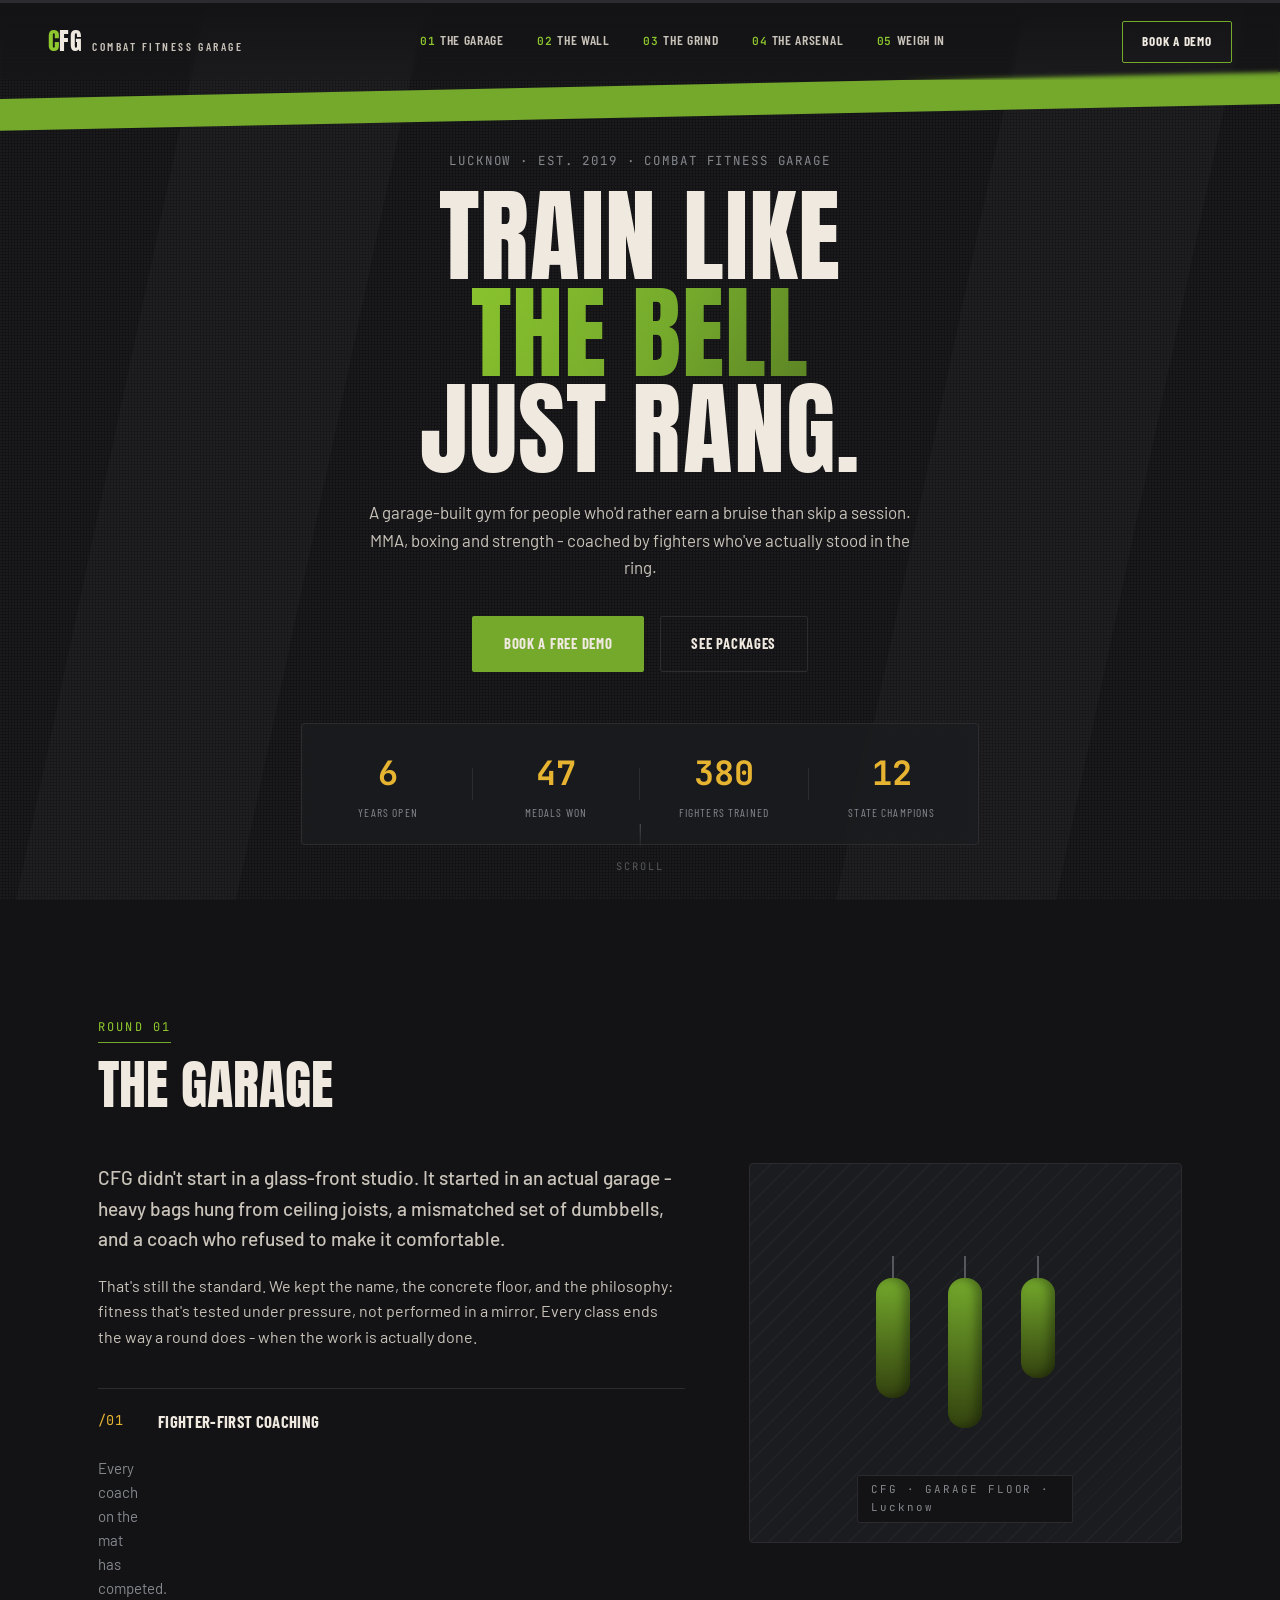
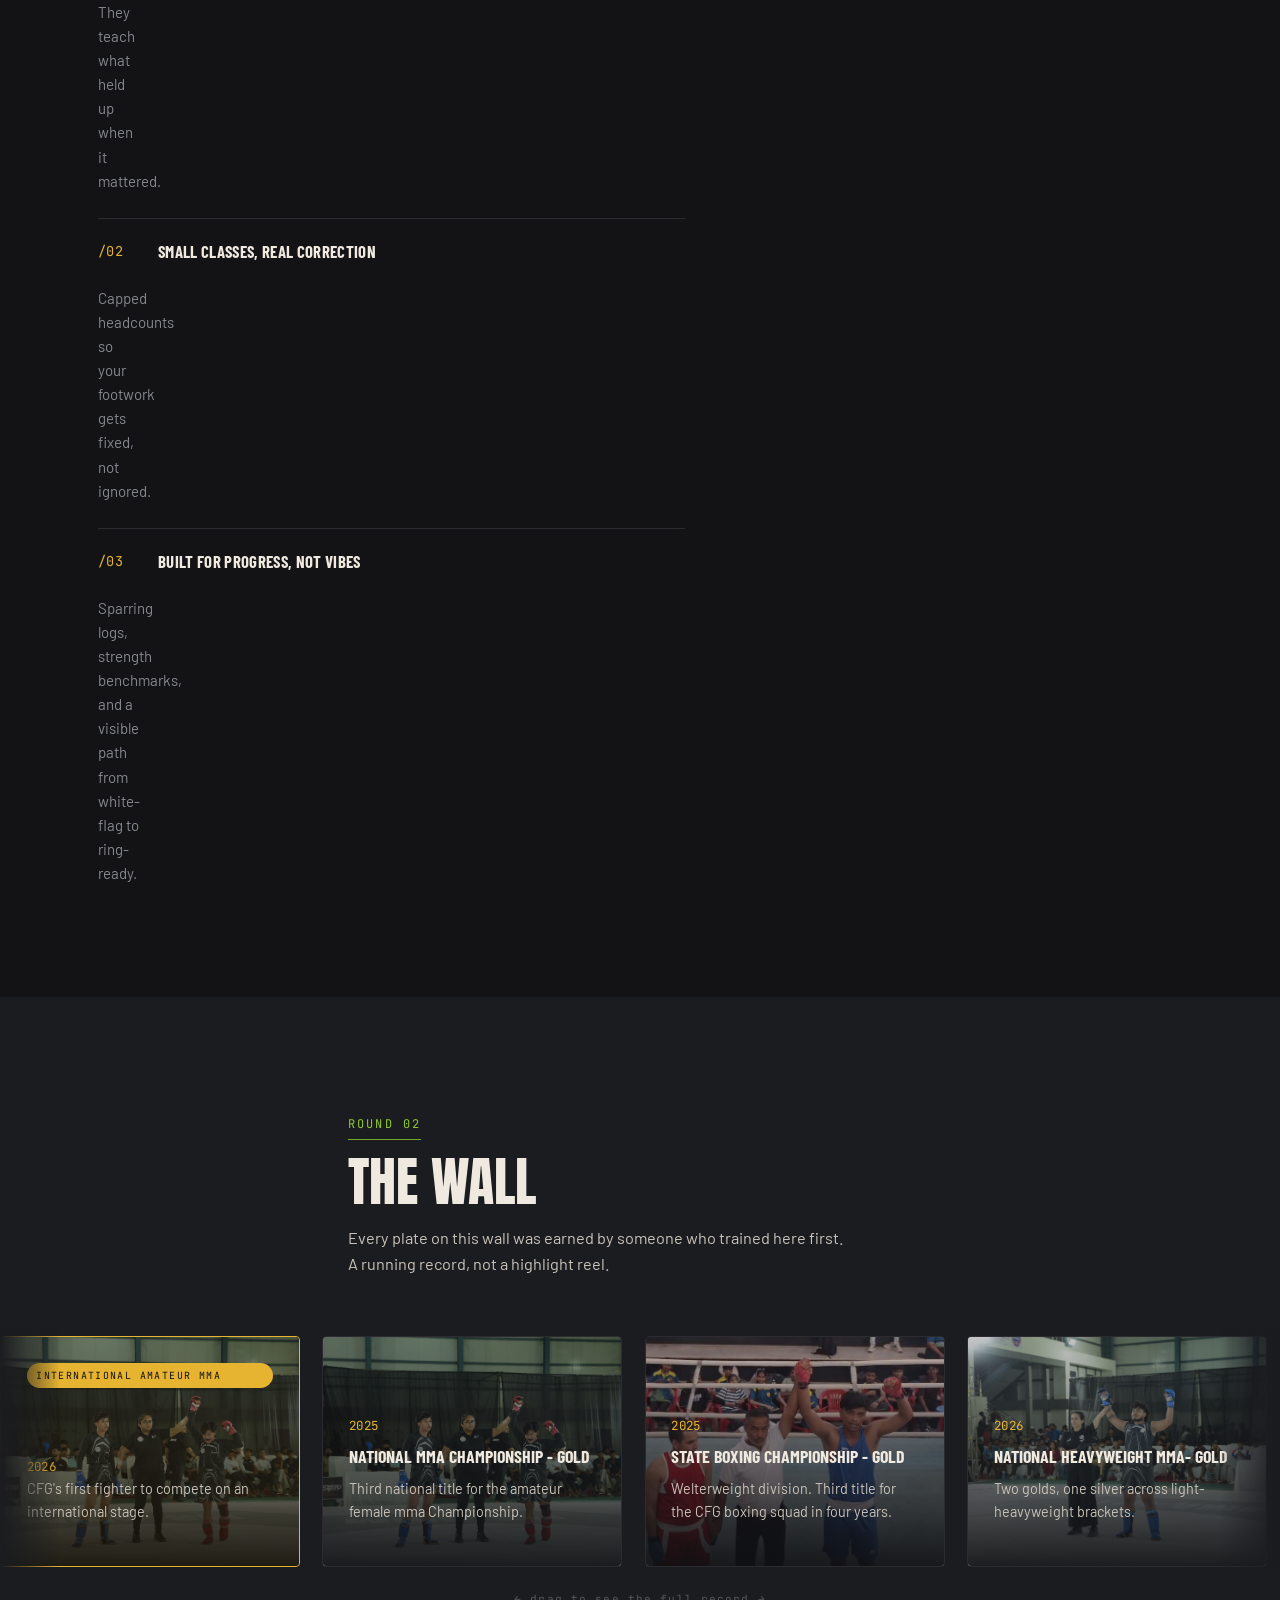
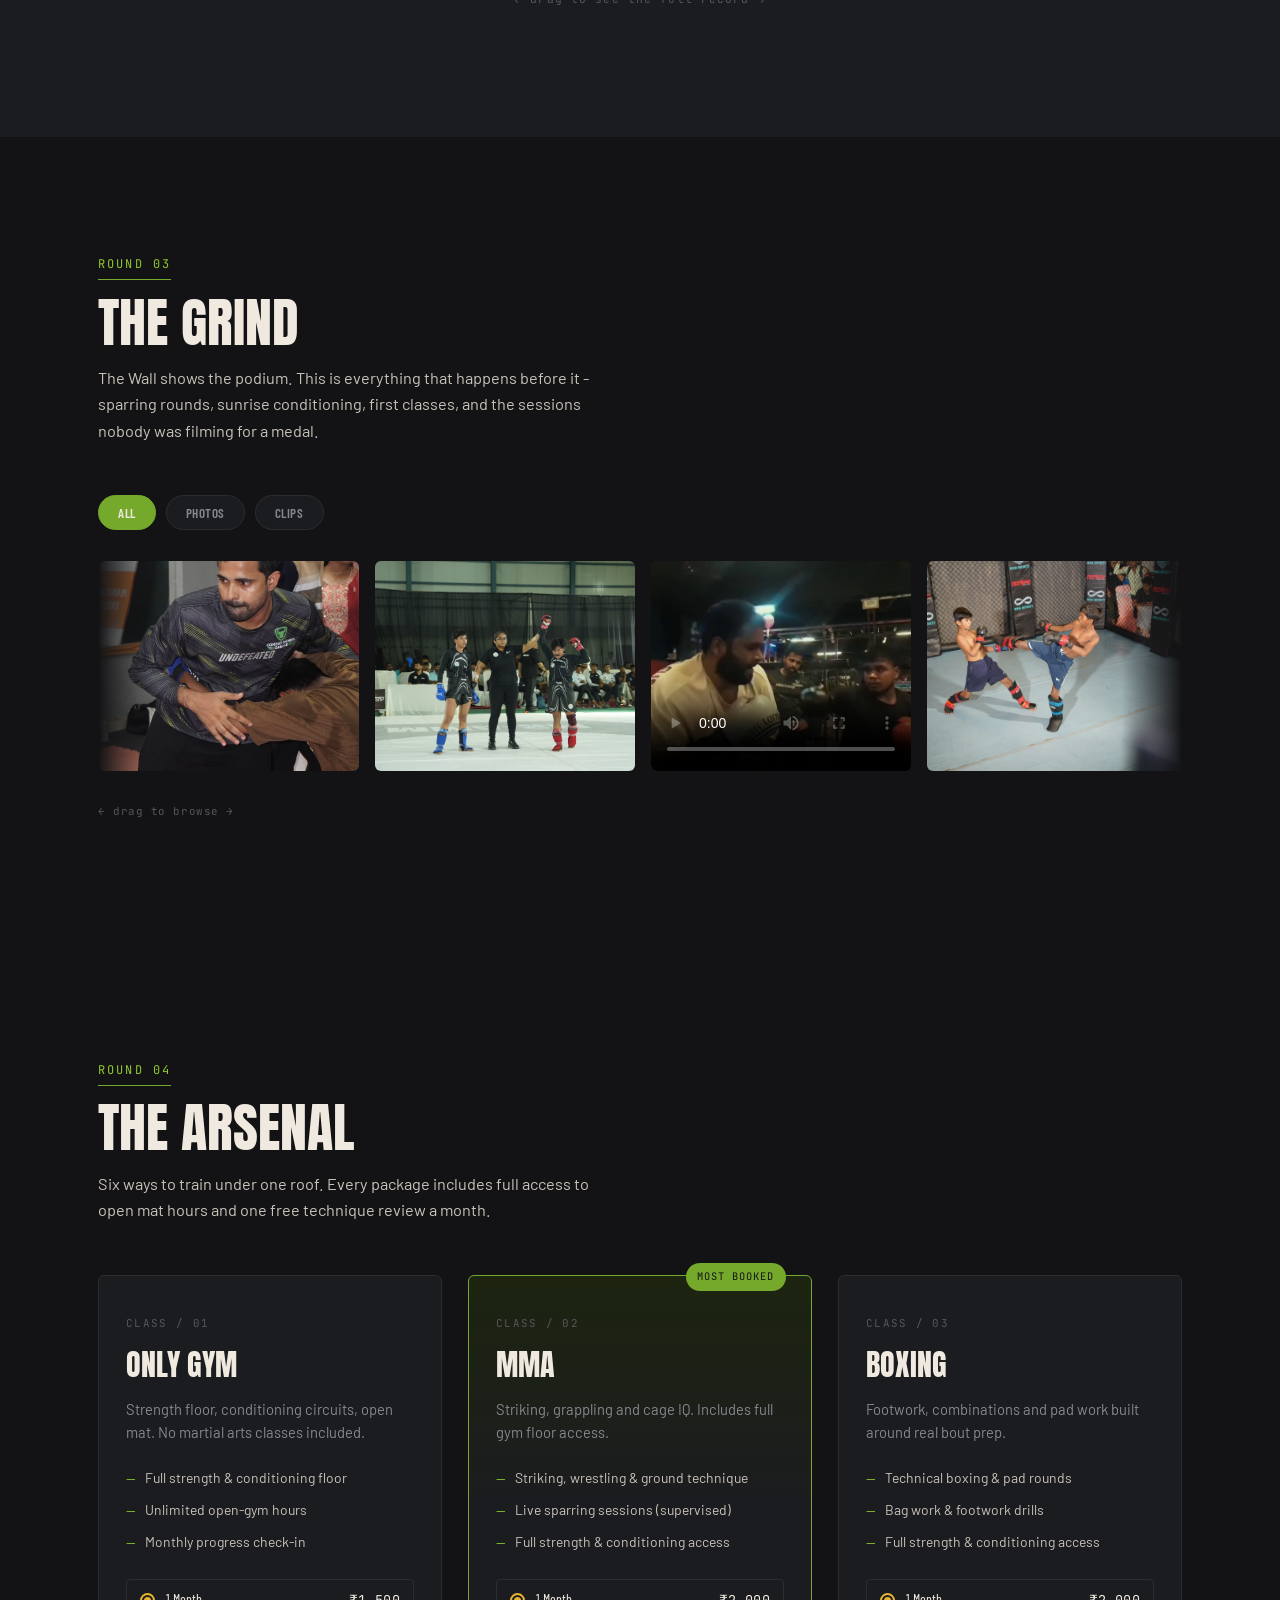
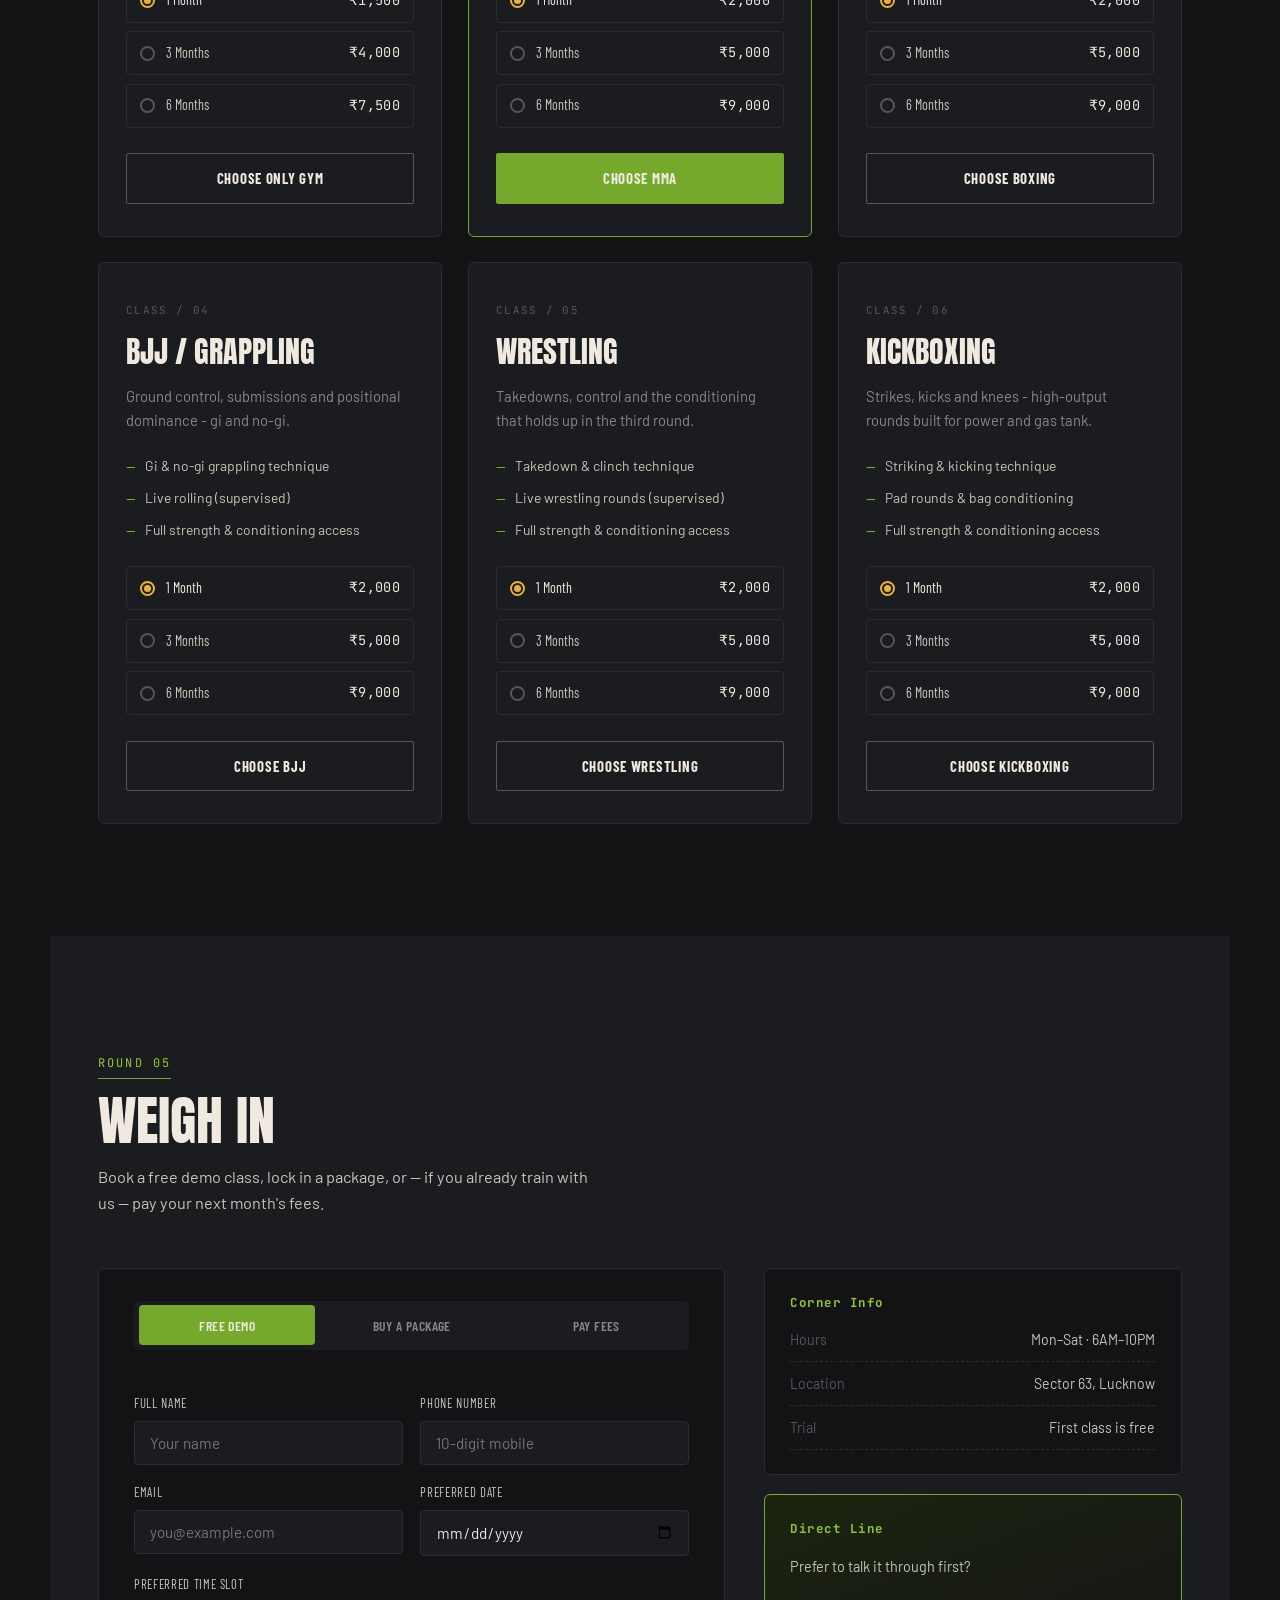
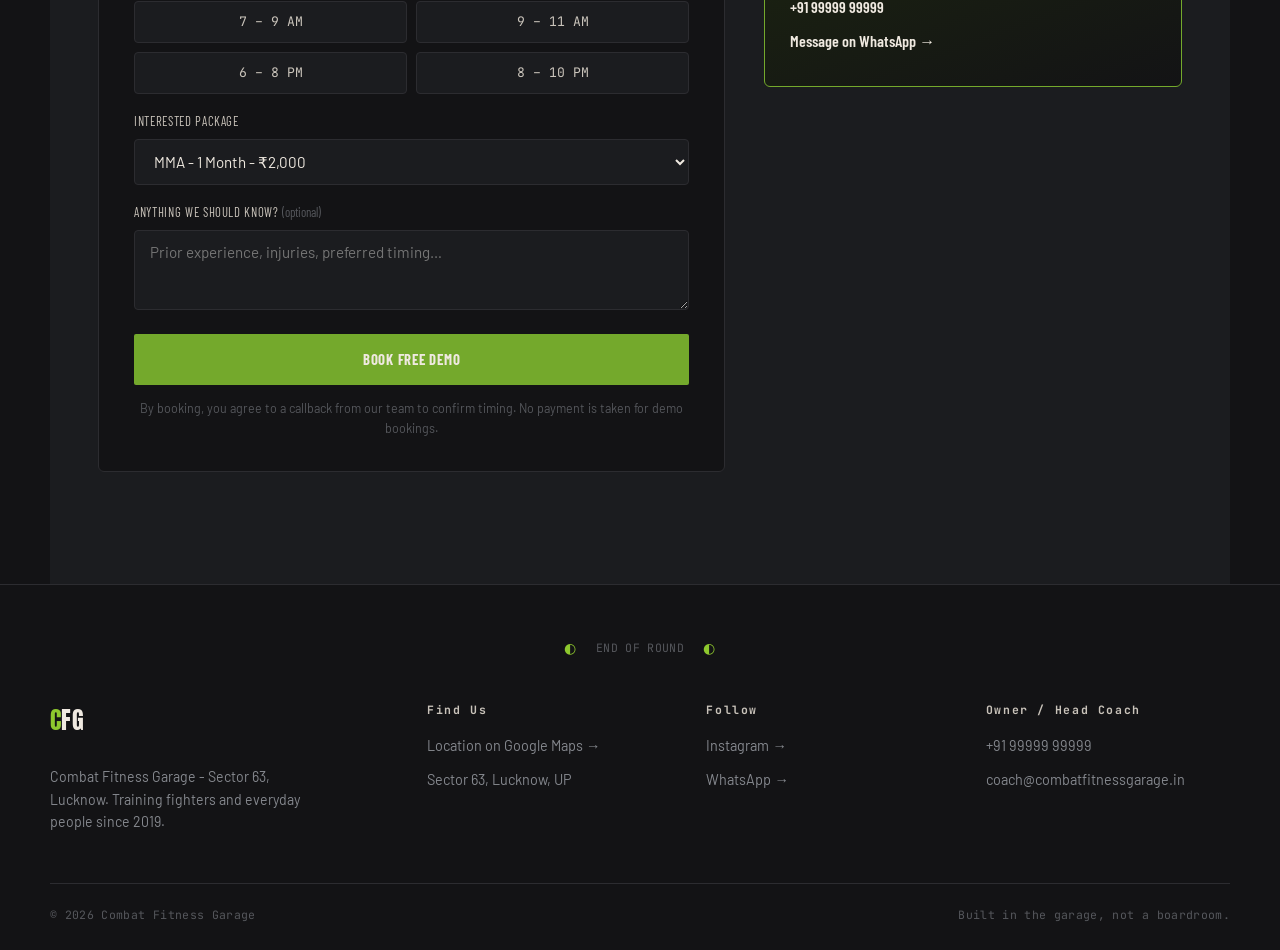
==== commit c88c3465: "Media address correction" ====
--- a/index.html
+++ b/index.html
@@ -175,14 +175,14 @@
       </article>
 	  
 	  <article class="card-record reveal-on-scroll">
-        <div class="record-bg"><img src="Media/state-boxing-Gold.jpg" alt="" loading="lazy"></div>
+        <div class="record-bg"><img src="Media/state-boxing-gold.jpg" alt="" loading="lazy"></div>
         <span class="record-year mono">2025</span>
         <h3>State Boxing Championship - Gold</h3>
         <p>Welterweight division. Third title for the CFG boxing squad in four years.</p>
       </article>
 		
 		<article class="card-record reveal-on-scroll">
-        <div class="record-bg"><img src="Media/state-gold.jpg" alt="" loading="lazy"></div>
+        <div class="record-bg"><img src="Media/State-gold.jpg" alt="" loading="lazy"></div>
         <span class="record-year mono">2026</span>
         <h3>National Heavyweight MMA- Gold</h3>
         <p>Two golds, one silver across light-heavyweight brackets.</p>
@@ -264,7 +264,7 @@
 		
       <figure class="grind-tile reveal-on-scroll" data-type="photo">
         <div class="grind-media">
-          <img src="Media/international-bronze.jpg" alt="Sunrise conditioning batch" loading="lazy">
+          <img src="Media/International-bronze.jpg" alt="Sunrise conditioning batch" loading="lazy">
         </div>
         <figcaption>International Gold Moment</figcaption>
       </figure>
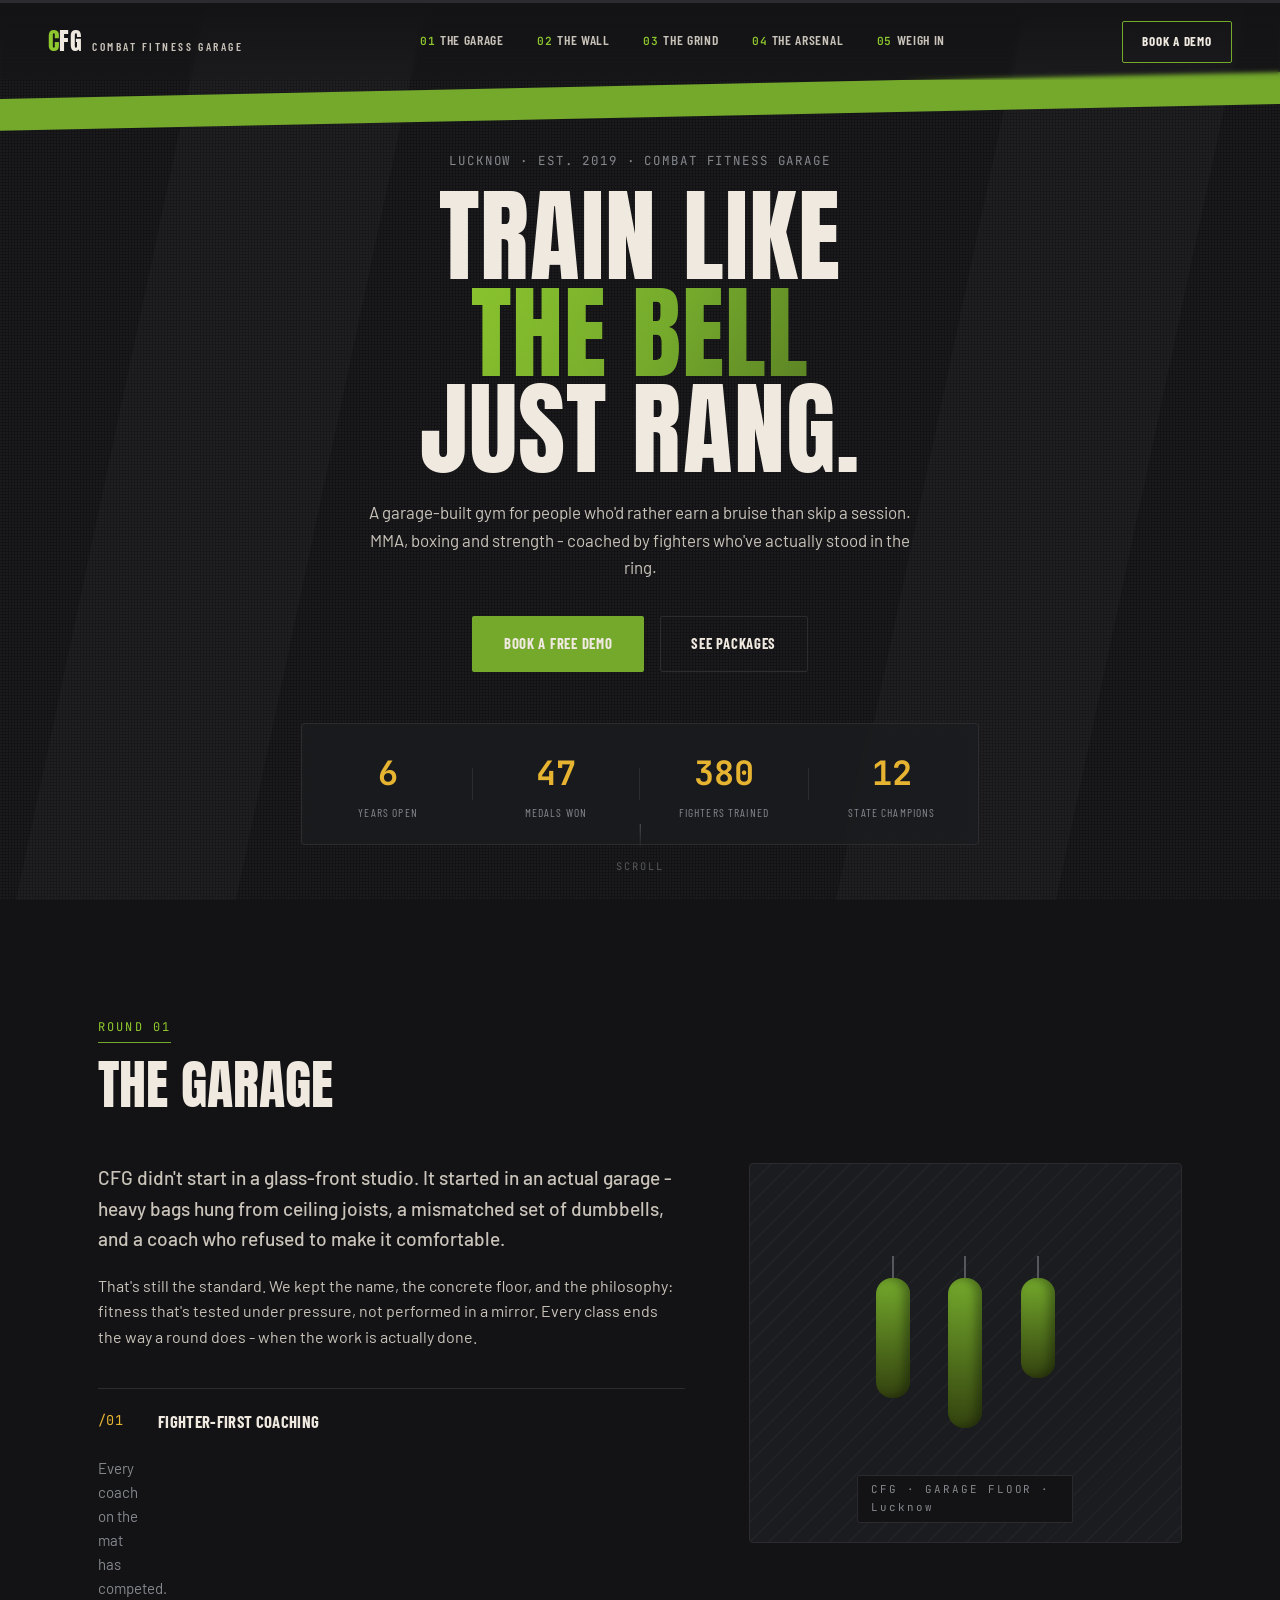
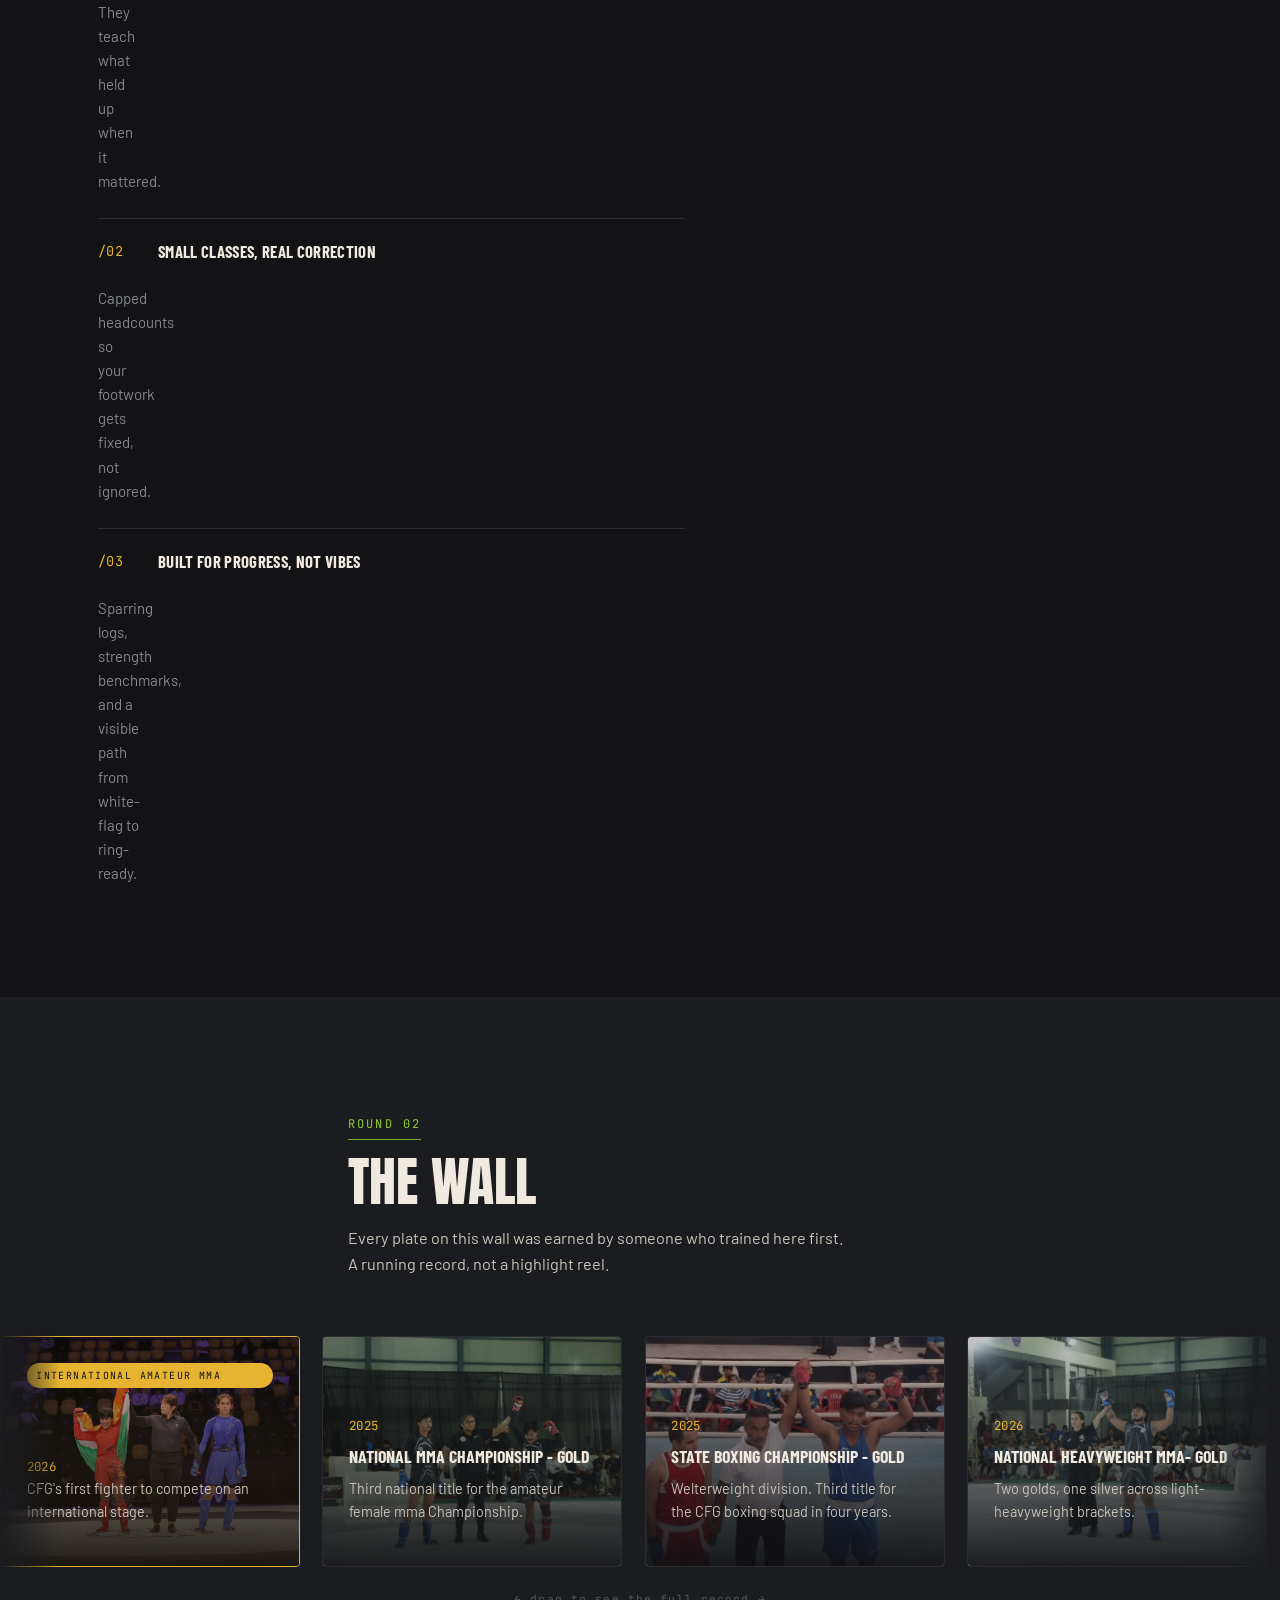
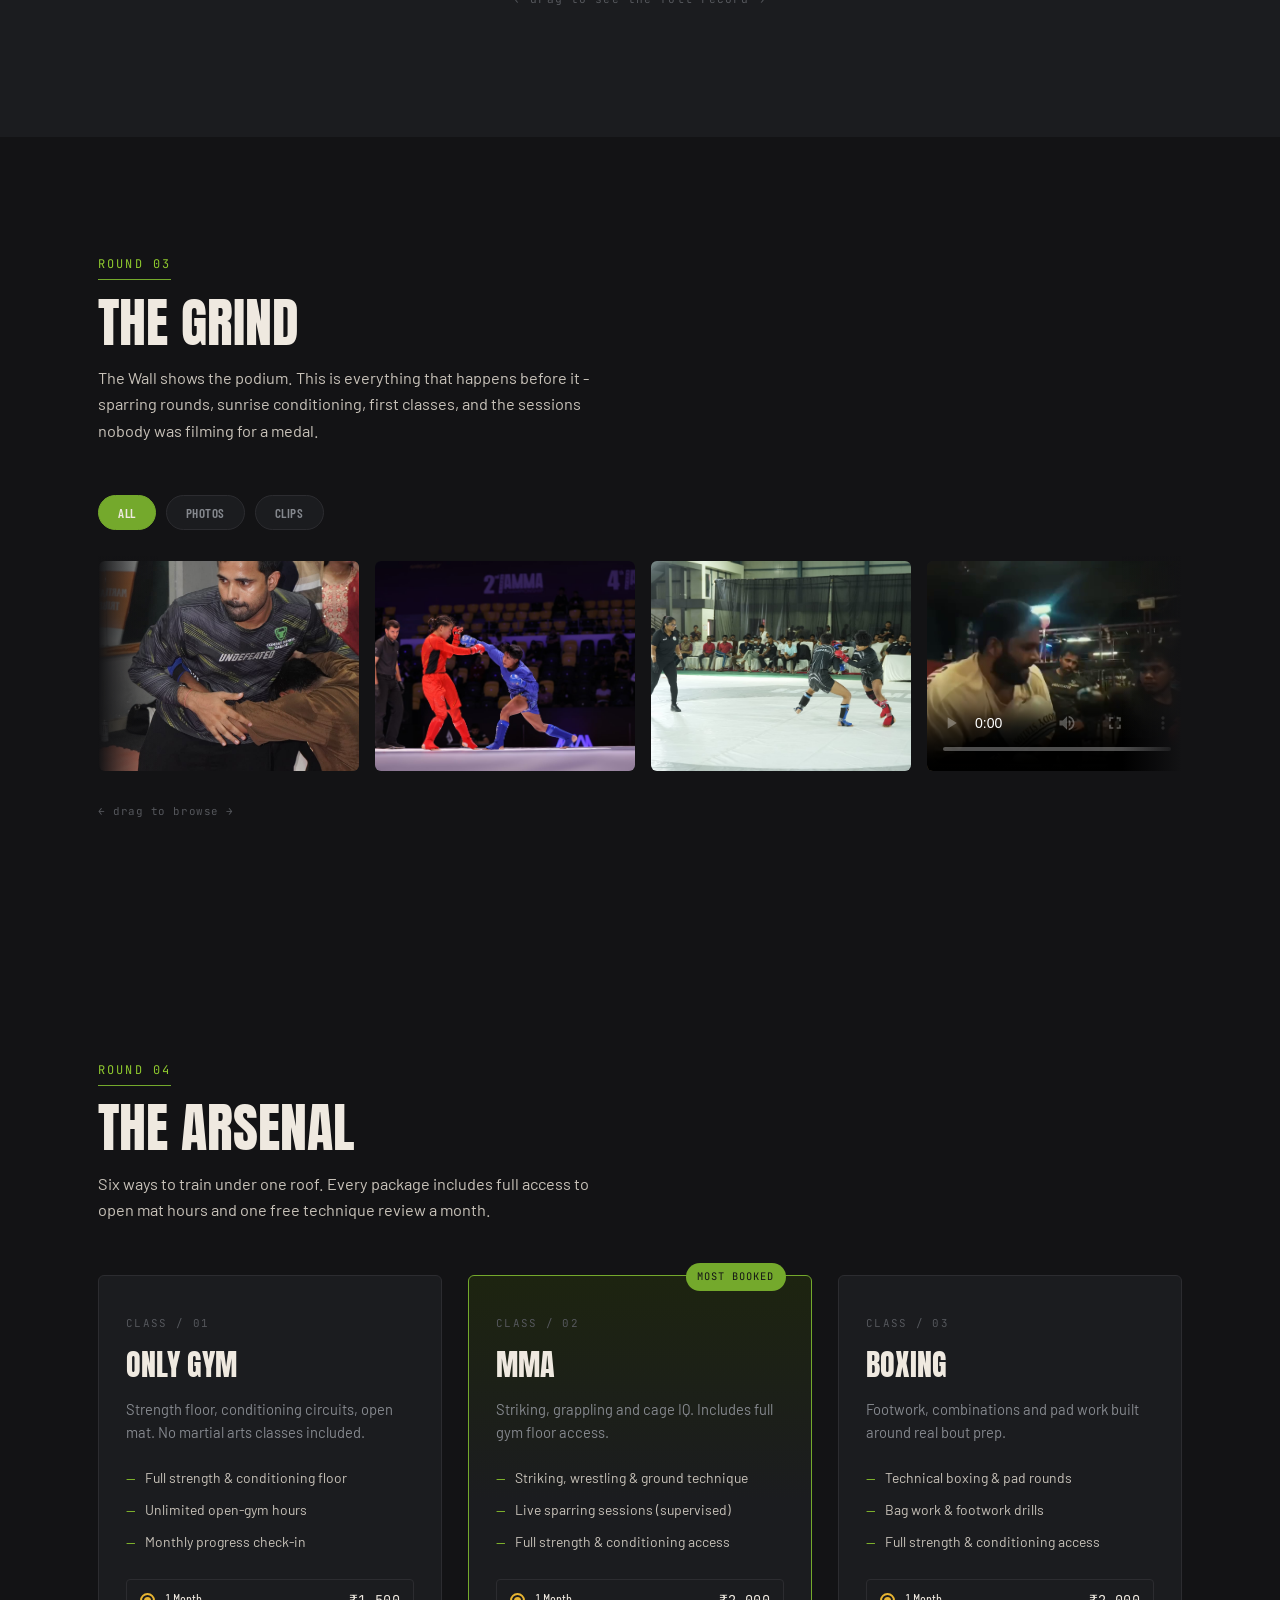
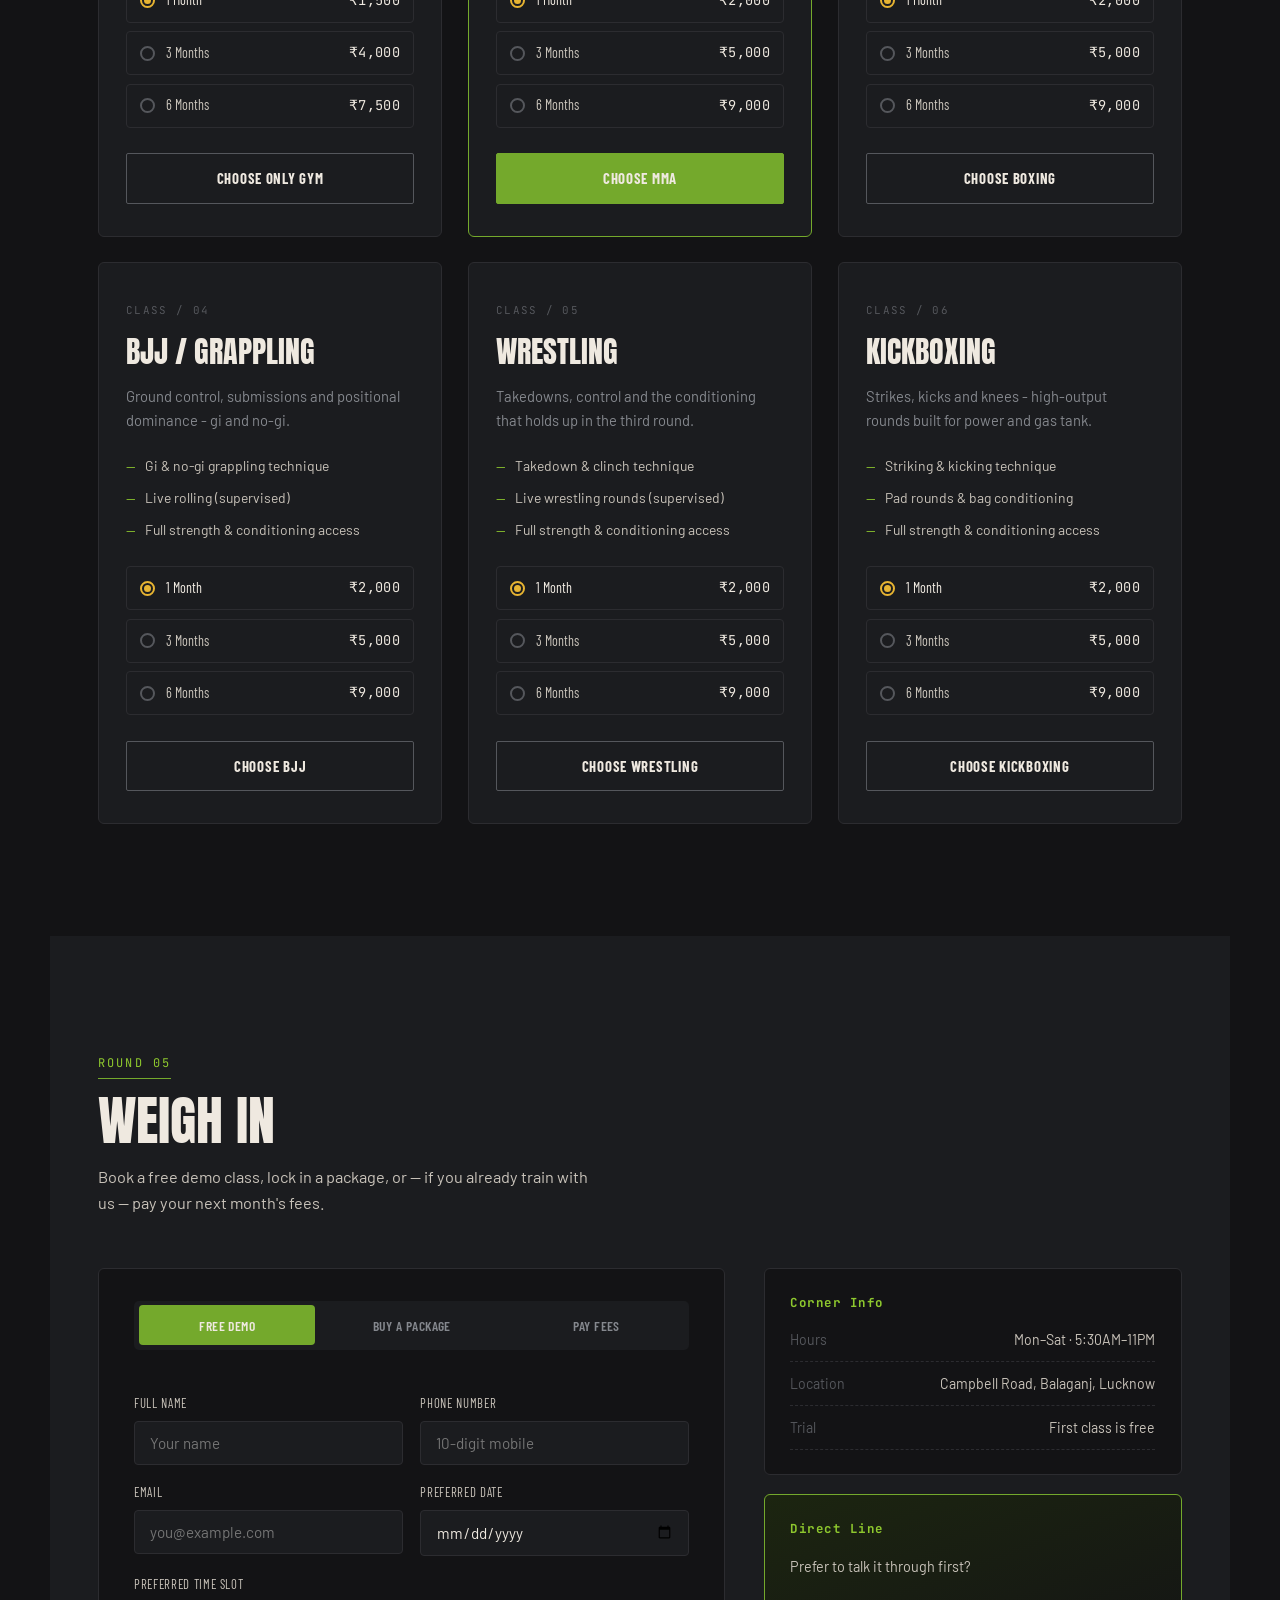
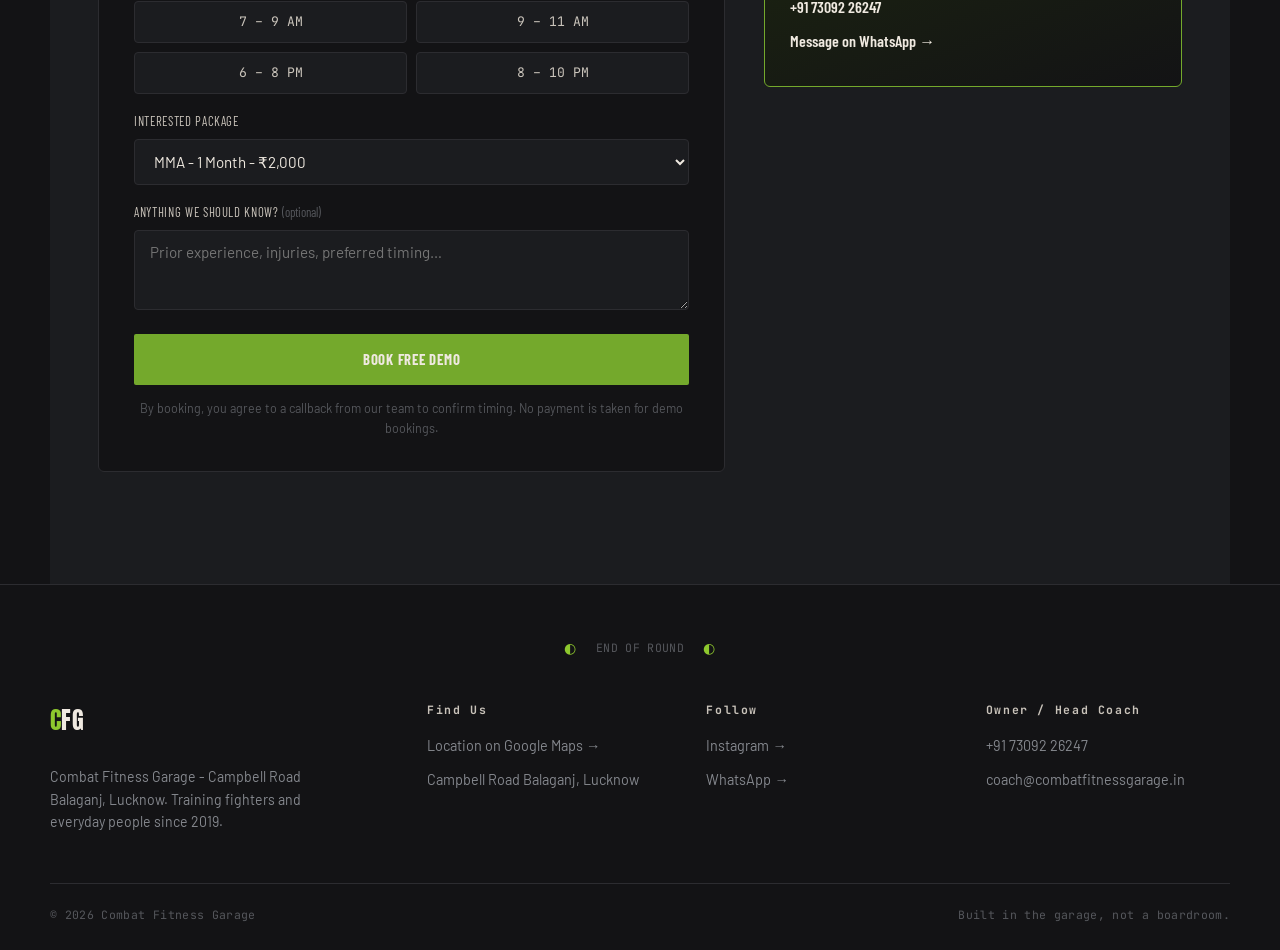
==== commit daff7854: "Pic add, hyperlinks correction" ====
--- a/index.html
+++ b/index.html
@@ -159,7 +159,7 @@
     <div class="wall-track" id="wallTrack">
 
       <article class="card-record card-record-intl reveal-on-scroll">
-        <span class="record-intl-badge mono">INTERNATIONAL AMATEUR MMA</span><div class="record-bg"><img src="Media/International-bronze.jpg" alt="" loading="lazy"></div>
+        <span class="record-intl-badge mono">INTERNATIONAL AMATEUR MMA</span><div class="record-bg"><img src="Media/International-bronze1.jpg" alt="" loading="lazy"></div>
         <h3>     </h3>
 		<h3>     </h3>
 		<h3>     </h3>
@@ -259,14 +259,21 @@
         <div class="grind-media">
           <img src="Media/grind-4.jpg" alt="Cooldown & mobility work" loading="lazy">
         </div>
-        <figcaption>Cooldown &amp; mobility work</figcaption>
+        <figcaption>Cooldown &amp; mobility work ft Coach Manoj</figcaption>
       </figure>	
-		
+	
+	<figure class="grind-tile reveal-on-scroll" data-type="photo">
+        <div class="grind-media">
+          <img src="Media/grind-7.jpg" alt="First class nerves, week one" loading="lazy">
+        </div>
+        <figcaption>Grind on a Global Stage ft Pooja Gautam</figcaption>
+      </figure>
+	  
       <figure class="grind-tile reveal-on-scroll" data-type="photo">
         <div class="grind-media">
-          <img src="Media/International-bronze.jpg" alt="Sunrise conditioning batch" loading="lazy">
-        </div>
-        <figcaption>International Gold Moment</figcaption>
+          <img src="Media/grind-8.jpg" alt="Sunrise conditioning batch" loading="lazy">
+        </div>
+        <figcaption>Grind on National Stage ft Pooja Gautam</figcaption>
       </figure>
 
       <figure class="grind-tile has-video reveal-on-scroll" data-type="video">
@@ -278,8 +285,22 @@
         </div>
         <figcaption>Live sparring — Saturday</figcaption>
       </figure>
-
-      <figure class="grind-tile reveal-on-scroll" data-type="photo">
+	  
+	  <figure class="grind-tile reveal-on-scroll" data-type="photo">
+        <div class="grind-media">
+          <img src="Media/grind-9.jpg" alt="First class nerves, week one" loading="lazy">
+        </div>
+        <figcaption>Gym Circuit Grind</figcaption>
+      </figure>
+	  
+	  <figure class="grind-tile reveal-on-scroll" data-type="photo">
+        <div class="grind-media">
+          <img src="Media/grind-10.jpg" alt="First class nerves, week one" loading="lazy">
+        </div>
+        <figcaption>Padding Grind with Coach Rahul</figcaption>
+      </figure>
+	  
+	  <figure class="grind-tile reveal-on-scroll" data-type="photo">
         <div class="grind-media">
           <img src="Media/grind-1.jpg" alt="First class nerves, week one" loading="lazy">
         </div>
@@ -293,14 +314,14 @@
             Your browser doesn't support embedded video.
           </video>
         </div>
-        <figcaption>Live sparring — Saturday</figcaption>
+        <figcaption>Warm up &amp; Sparring</figcaption>
       </figure>
 
       <figure class="grind-tile reveal-on-scroll" data-type="photo">
         <div class="grind-media">
           <img src="Media/grind-5.jpg" alt="Hand-wrap ritual, pre-session" loading="lazy">
         </div>
-        <figcaption>Hand-wrap ritual, pre-session</figcaption>
+        <figcaption>Inter-club MMA competition - kids edition</figcaption>
       </figure>
 
       <figure class="grind-tile reveal-on-scroll" data-type="photo">
@@ -317,14 +338,7 @@
             Your browser doesn't support embedded video.
           </video>
         </div>
-        <figcaption>Live sparring — Saturday</figcaption>
-      </figure>
-
-      <figure class="grind-tile reveal-on-scroll" data-type="photo">
-        <div class="grind-media">
-          <img src="Media/grind-4.jpg" alt="Cooldown & mobility work" loading="lazy">
-        </div>
-        <figcaption>Cooldown &amp; mobility work</figcaption>
+        <figcaption>National - CFG's Gold in Boxing</figcaption>
       </figure>
 
     </div>
@@ -654,16 +668,16 @@
       <div class="side-card">
         <h3 class="mono">Corner Info</h3>
         <ul class="side-list">
-          <li><span>Hours</span><span>Mon–Sat · 6AM–10PM</span></li>
-          <li><span>Location</span><span>Sector 63, Lucknow</span></li>
+          <li><span>Hours</span><span>Mon–Sat · 5:30AM–11PM</span></li>
+          <li><span>Location</span><span>Campbell Road, Balaganj, Lucknow</span></li>
           <li><span>Trial</span><span>First class is free</span></li>
         </ul>
       </div>
       <div class="side-card side-card-accent">
         <h3 class="mono">Direct Line</h3>
         <p>Prefer to talk it through first?</p>
-        <a href="tel:+919999999999" class="side-link">+91 99999 99999</a>
-        <a href="https://wa.me/919999999999" class="side-link" target="_blank" rel="noopener">Message on WhatsApp →</a>
+        <a href="tel:+917309226247" class="side-link">+91 73092 26247</a>
+        <a href="https://wa.me/917309226247" class="side-link" target="_blank" rel="noopener">Message on WhatsApp →</a>
       </div>
     </aside>
   </div>
@@ -692,24 +706,24 @@
   <div class="footer-grid">
     <div class="footer-brand">
       <span class="nav-brand-mark"><span class="mark-c">C</span><span class="mark-fg">FG</span></span>
-      <p>Combat Fitness Garage - Sector 63, Lucknow. Training fighters and everyday people since 2019.</p>
+      <p>Combat Fitness Garage - Campbell Road Balaganj, Lucknow. Training fighters and everyday people since 2019.</p>
     </div>
 
     <div class="footer-col">
       <h4 class="mono">Find Us</h4>
-      <a href="https://maps.google.com/?q=Combat+Fitness+Garage+Sector+63+Lucknow" target="_blank" rel="noopener">Location on Google Maps →</a>
-      <a href="#top">Sector 63, Lucknow, UP</a>
+      <a href="https://maps.app.goo.gl/j4M6yM2yE25ER2296" target="_blank" rel="noopener">Location on Google Maps →</a>
+      <a href="#top">Campbell Road Balaganj, Lucknow</a>
     </div>
 
     <div class="footer-col">
       <h4 class="mono">Follow</h4>
-      <a href="https://instagram.com/combatfitnessgarage" target="_blank" rel="noopener">Instagram →</a>
-      <a href="https://wa.me/919999999999" target="_blank" rel="noopener">WhatsApp →</a>
+      <a href="https://instagram.com/c_f_g_mma" target="_blank" rel="noopener">Instagram →</a>
+      <a href="https://wa.me/917309226247" target="_blank" rel="noopener">WhatsApp →</a>
     </div>
 
     <div class="footer-col">
       <h4 class="mono">Owner / Head Coach</h4>
-      <a href="tel:+919999999999">+91 99999 99999</a>
+      <a href="tel:+917309226247">+91 73092 26247</a>
       <a href="mailto:coach@combatfitnessgarage.in">coach@combatfitnessgarage.in</a>
     </div>
   </div>
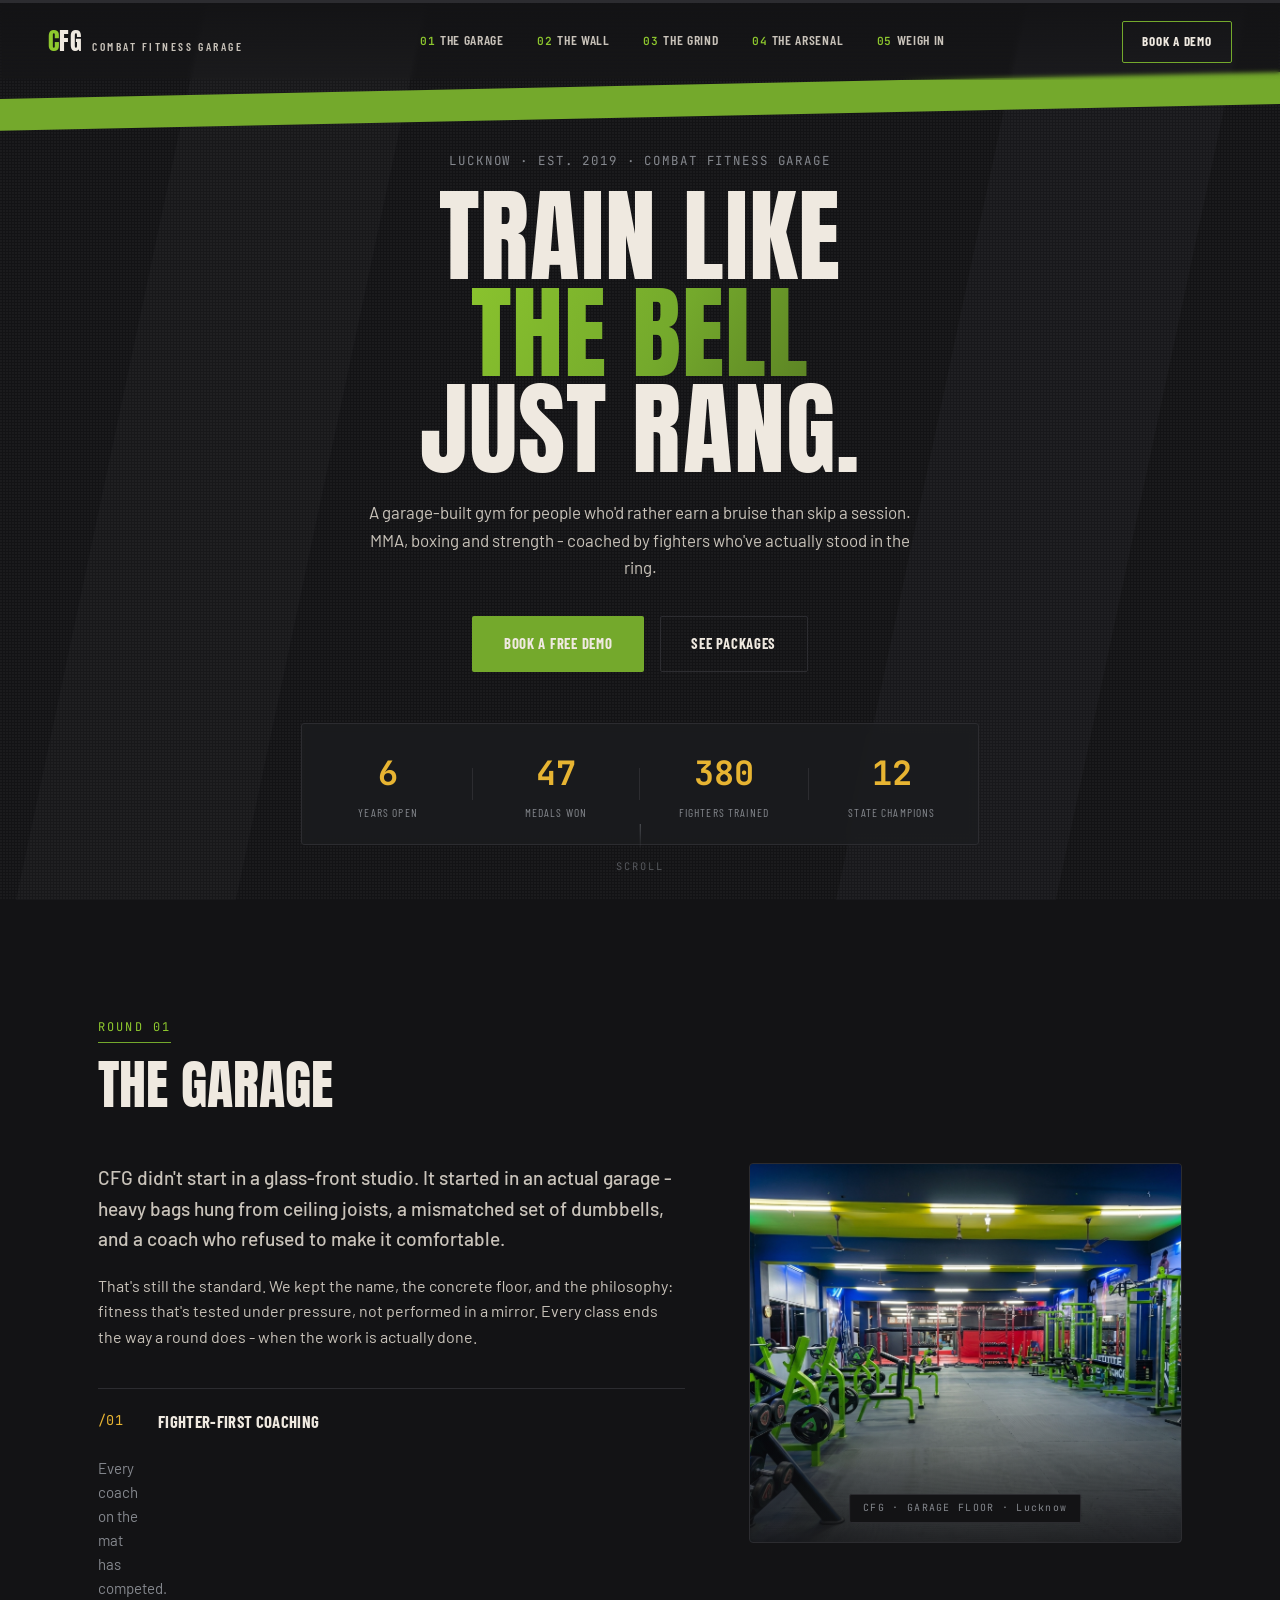
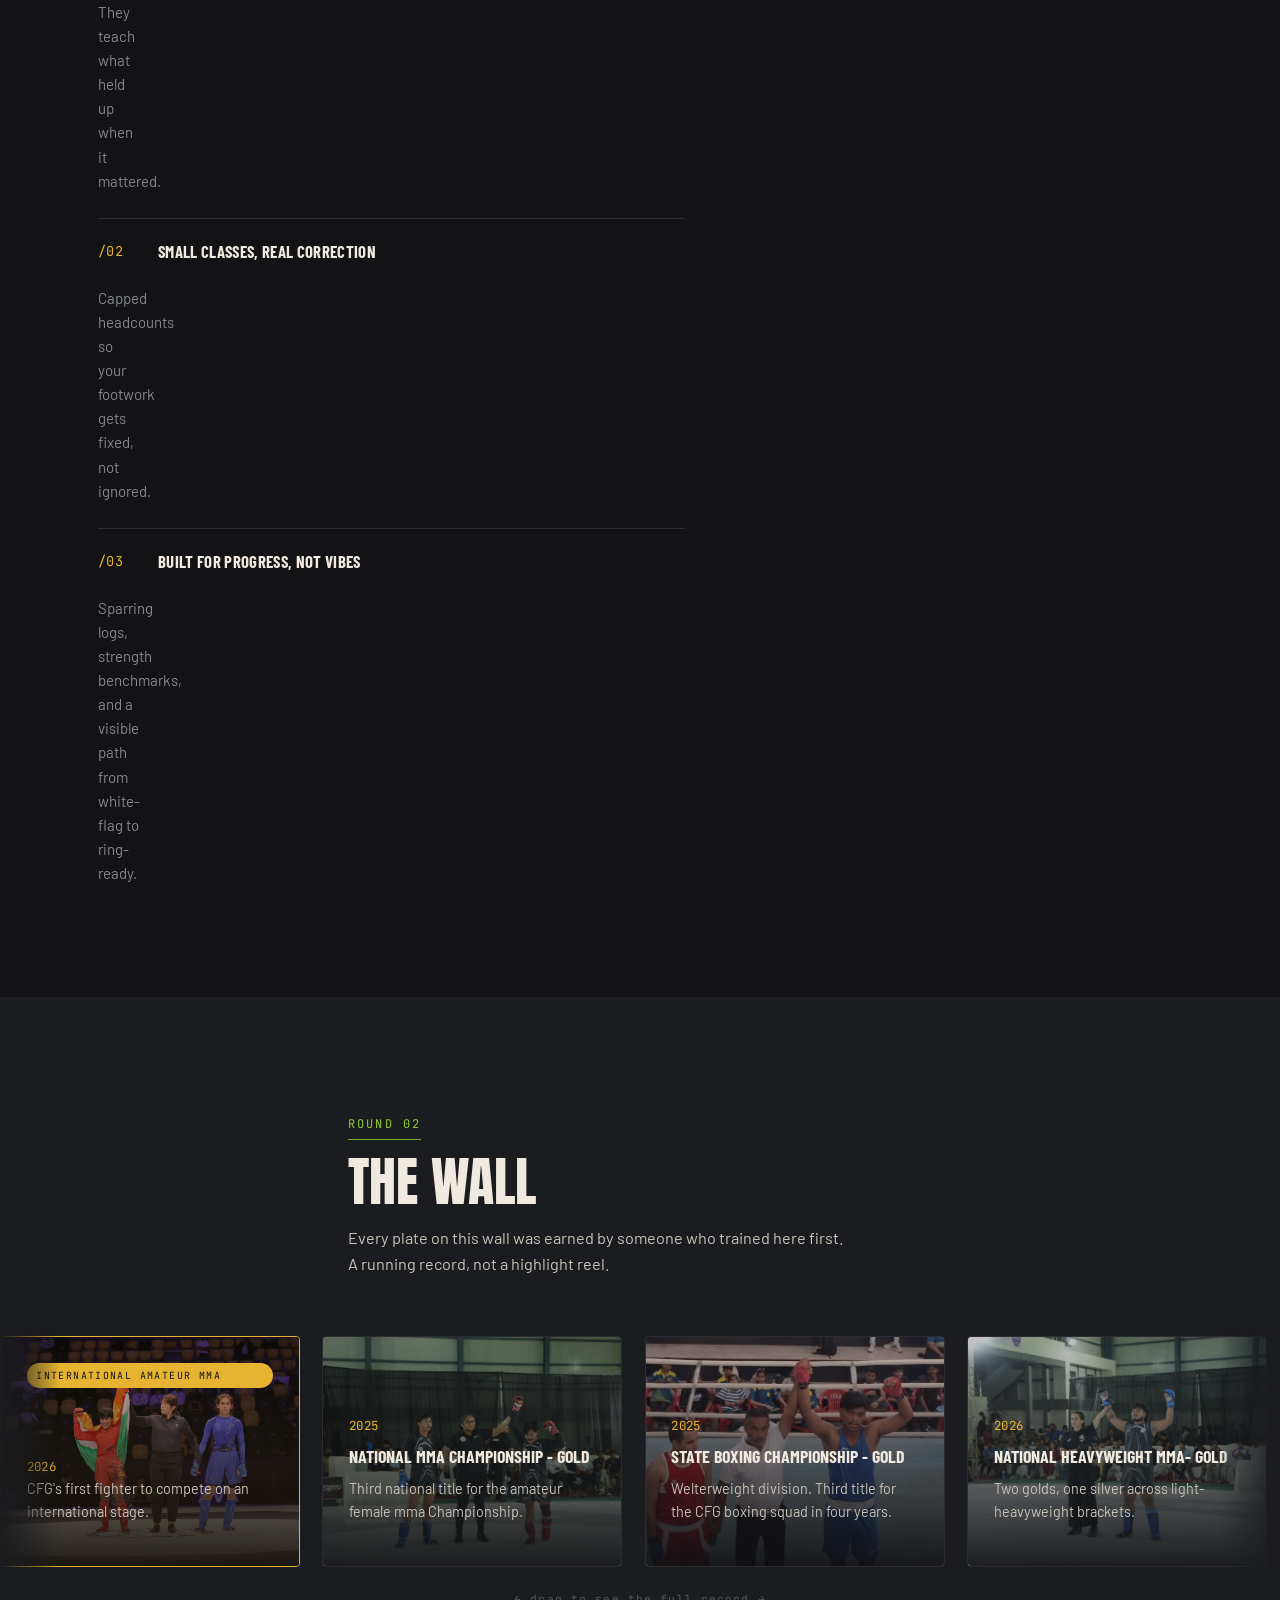
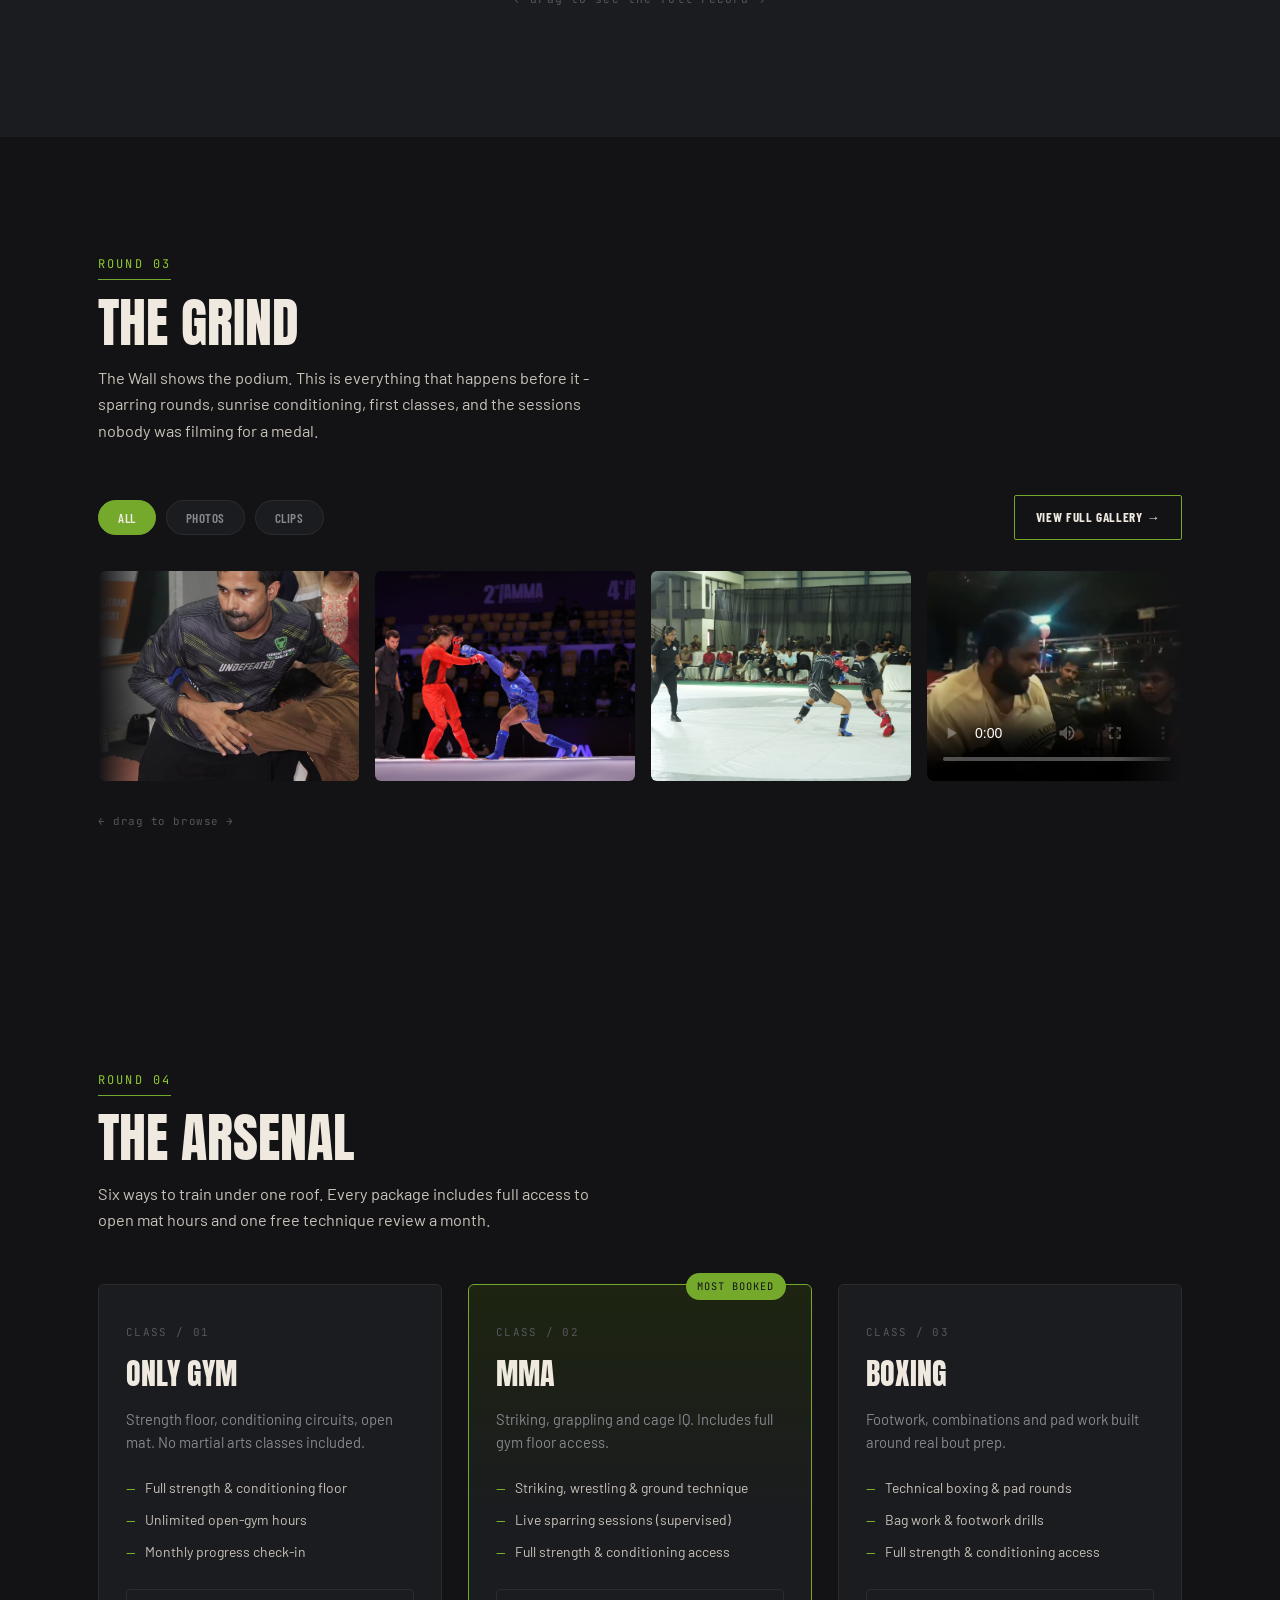
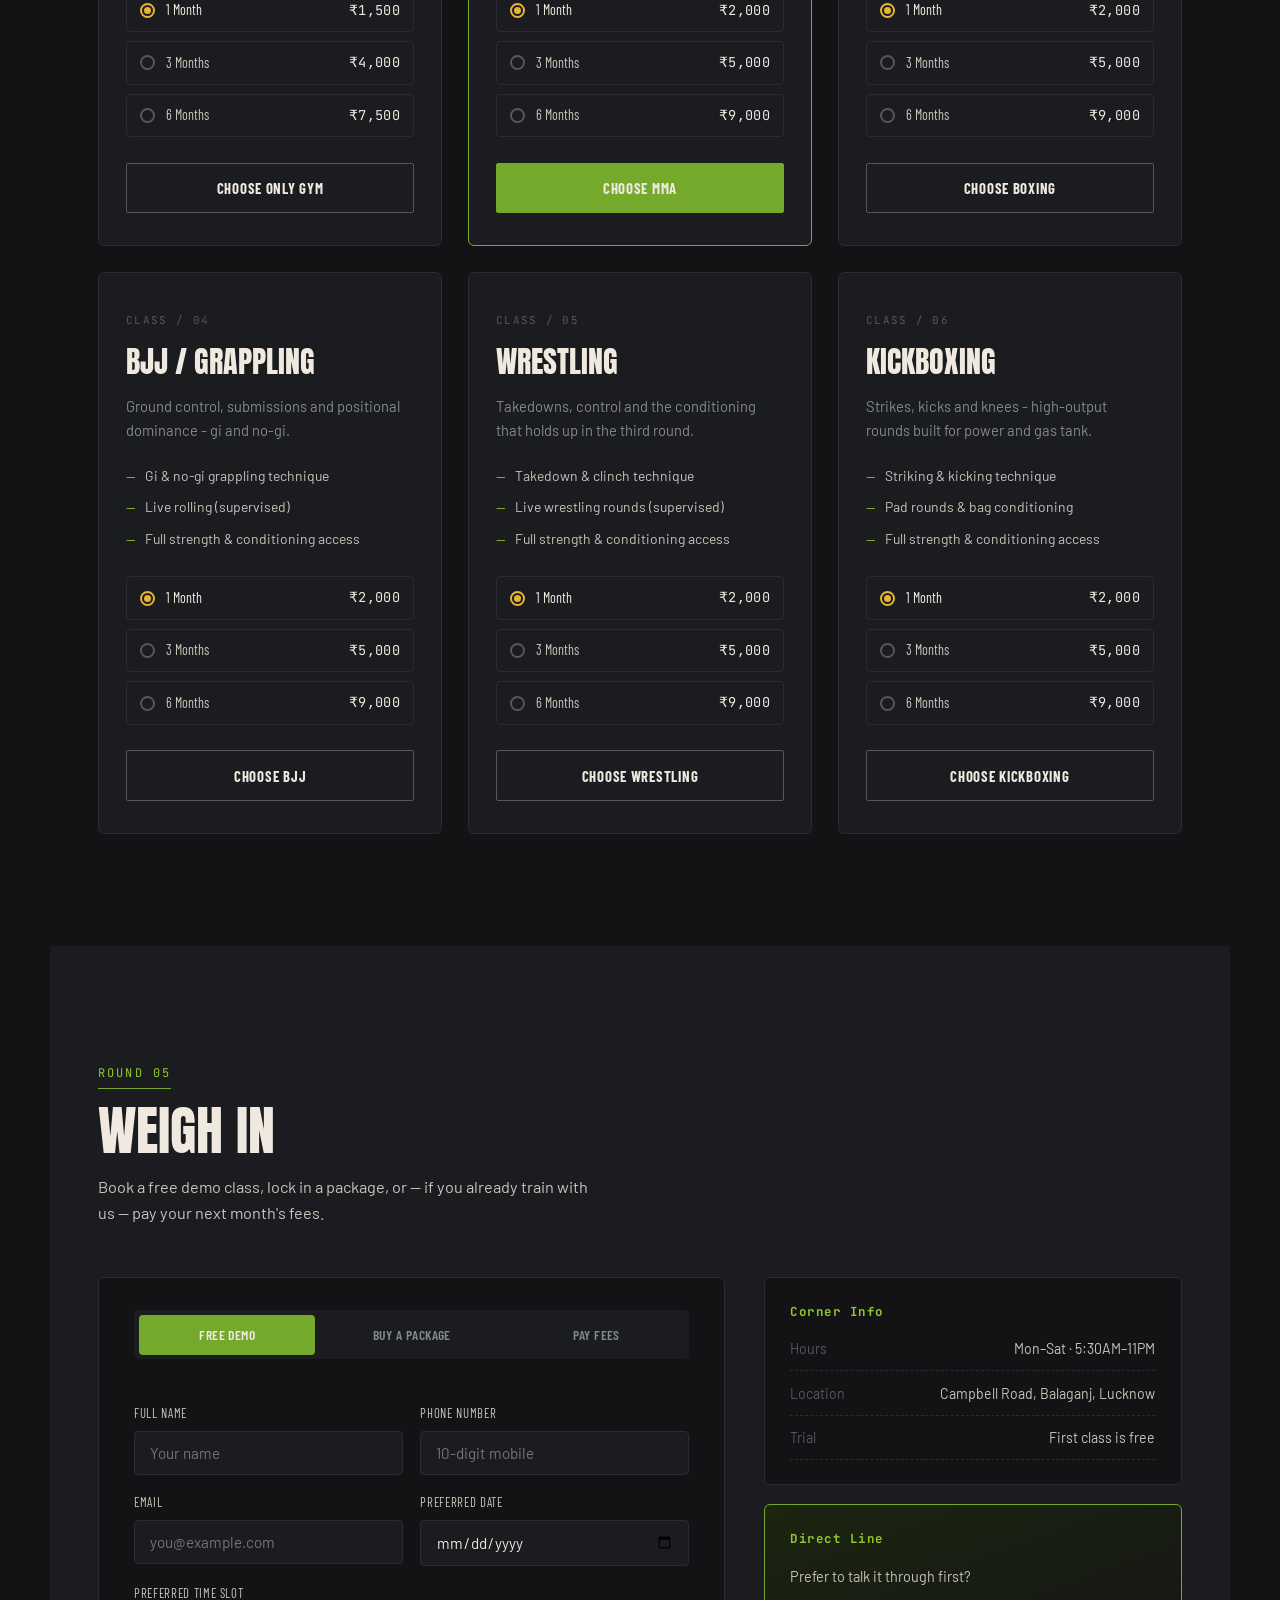
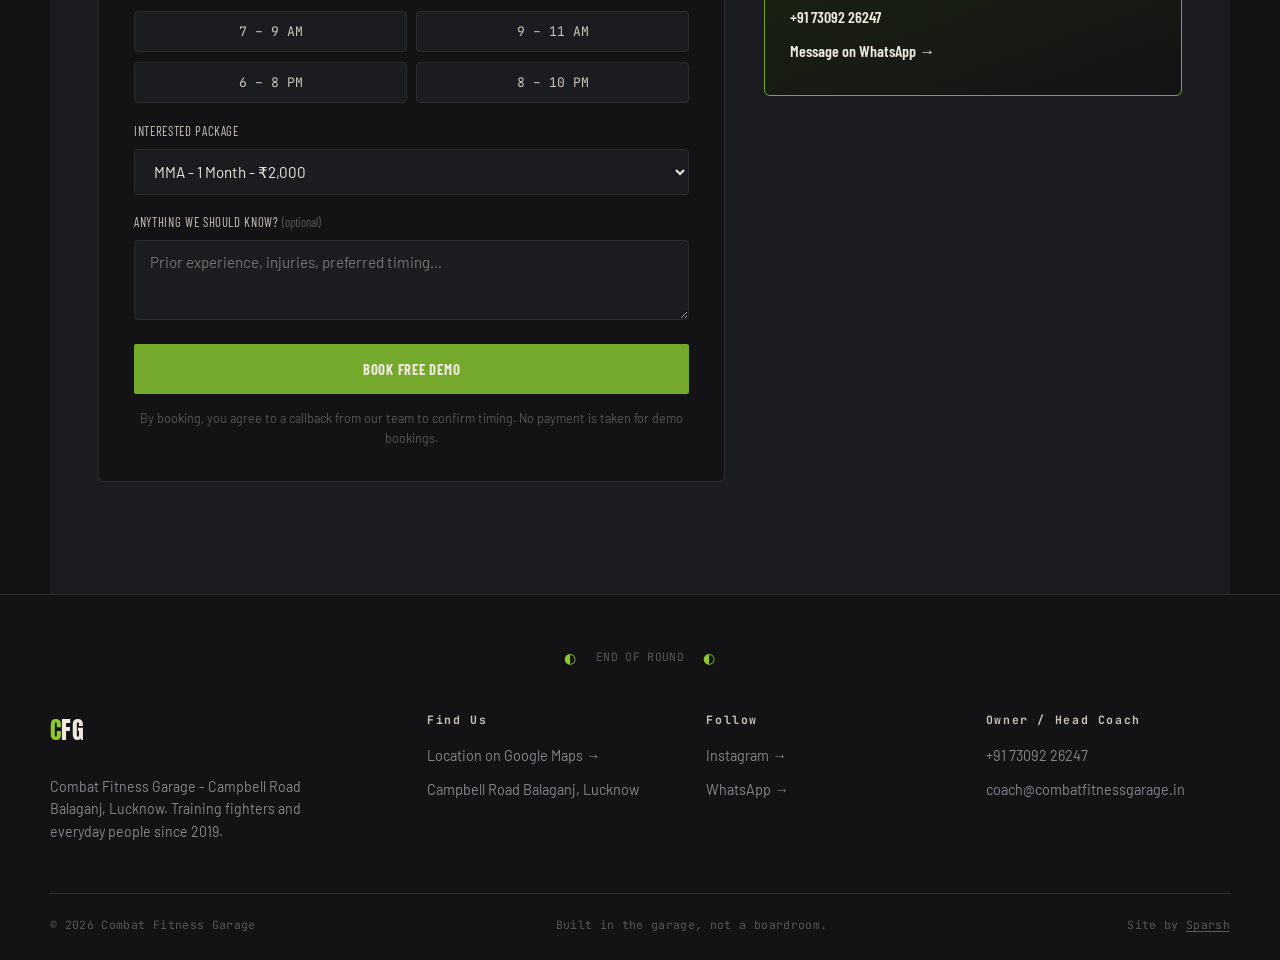
==== commit 818fc11f: "Dev's watermark, Gym pics update" ====
--- a/index.html
+++ b/index.html
@@ -141,6 +141,13 @@
         <div class="visual-bagline">
           <div class="bag"></div><div class="bag"></div><div class="bag"></div>
         </div>
+        <!-- Slideshow — cycles through Media/Garage Floor *.jpg; the bags peek
+             through during each crossfade. Add more <img> tags to extend it. -->
+        <div class="visual-slideshow" id="garageSlideshow" aria-hidden="true">
+          <img class="visual-slide is-active" src="Media/Gym.jpg" alt="">
+          <img class="visual-slide" src="Media/Gym3.jpg" alt="">
+		  <img class="visual-slide" src="Media/Gym2.jpg" alt="">
+        </div>
         <div class="visual-tape-strip mono">CFG · GARAGE FLOOR · Lucknow</div>
       </div>
     </div>
@@ -159,7 +166,7 @@
     <div class="wall-track" id="wallTrack">
 
       <article class="card-record card-record-intl reveal-on-scroll">
-        <span class="record-intl-badge mono">INTERNATIONAL AMATEUR MMA</span><div class="record-bg"><img src="Media/International-bronze1.jpg" alt="" loading="lazy"></div>
+        <span class="record-intl-badge mono">INTERNATIONAL AMATEUR MMA</span><div class="record-bg"><img class="lightbox-img" src="Media/International-bronze1.jpg" alt="" loading="lazy"></div>
         <h3>     </h3>
 		<h3>     </h3>
 		<h3>     </h3>
@@ -168,63 +175,63 @@
       </article>
 
       <article class="card-record reveal-on-scroll">
-        <div class="record-bg"><img src="Media/International-bronze.jpg" alt="" loading="lazy"></div>
+        <div class="record-bg"><img class="lightbox-img" src="Media/International-bronze.jpg" alt="" loading="lazy"></div>
         <span class="record-year mono">2025</span>
         <h3>National MMA Championship - Gold</h3>
         <p>Third national title for the amateur female mma Championship.</p>
       </article>
 	  
 	  <article class="card-record reveal-on-scroll">
-        <div class="record-bg"><img src="Media/state-boxing-gold.jpg" alt="" loading="lazy"></div>
+        <div class="record-bg"><img class="lightbox-img" src="Media/state-boxing-gold.jpg" alt="" loading="lazy"></div>
         <span class="record-year mono">2025</span>
         <h3>State Boxing Championship - Gold</h3>
         <p>Welterweight division. Third title for the CFG boxing squad in four years.</p>
       </article>
 		
 		<article class="card-record reveal-on-scroll">
-        <div class="record-bg"><img src="Media/State-gold.jpg" alt="" loading="lazy"></div>
+        <div class="record-bg"><img class="lightbox-img" src="Media/State-gold.jpg" alt="" loading="lazy"></div>
         <span class="record-year mono">2026</span>
         <h3>National Heavyweight MMA- Gold</h3>
         <p>Two golds, one silver across light-heavyweight brackets.</p>
       </article>
 	
       <article class="card-record reveal-on-scroll">
-        <div class="record-bg"><img src="Media/Inter-gym-3.jpg" alt="" loading="lazy"></div>
+        <div class="record-bg"><img class="lightbox-img" src="Media/Inter-gym-3.jpg" alt="" loading="lazy"></div>
         <span class="record-year mono">2026</span>
         <h3>Regional Heavyweight MMA- Gold</h3>
         <p>Two golds, one silver across light-heavyweight brackets.</p>
       </article>
 
       <article class="card-record reveal-on-scroll">
-        <div class="record-bg"><img src="Media/Inter-gym.jpg" alt="" loading="lazy"></div>
+        <div class="record-bg"><img class="lightbox-img" src="Media/Inter-gym.jpg" alt="" loading="lazy"></div>
         <span class="record-year mono">2026</span>
         <h3>Regional Lightweight MMA- Gold</h3>
         <p>Gold in Regional Lightweight MMA Championship.</p>
       </article>
 
       <article class="card-record reveal-on-scroll">
-        <div class="record-bg"><img src="Media/Inter-gym-2.jpg" alt="" loading="lazy"></div>
+        <div class="record-bg"><img class="lightbox-img" src="Media/Inter-gym-2.jpg" alt="" loading="lazy"></div>
         <span class="record-year mono">2026</span>
         <h3>Inter-Club Boxing League - Champions</h3>
         <p>CFG's team took the league title across a 6-club roster.</p>
       </article>
 	  
 	  <article class="card-record reveal-on-scroll">
-        <div class="record-bg"><img src="Media/inter-club-mma.jpg" alt="" loading="lazy"></div>
+        <div class="record-bg"><img class="lightbox-img" src="Media/inter-club-mma.jpg" alt="" loading="lazy"></div>
         <span class="record-year mono">2026</span>
         <h3>Inter-Club Boxing League - Champions</h3>
         <p>CFG's team took the league title across a 6-club roster.</p>
       </article>
 
       <article class="card-record reveal-on-scroll">
-        <div class="record-bg"><img src="Media/State Grappling Invitational.jpg" alt="" loading="lazy"></div>
+        <div class="record-bg"><img class="lightbox-img" src="Media/State Grappling Invitational.jpg" alt="" loading="lazy"></div>
         <span class="record-year mono">2026</span>
         <h3>State Grappling Invitational - Gold</h3>
         <p>Two CFG members topped the podium in the no-gi division.</p>
       </article>
 
       <article class="card-record reveal-on-scroll">
-        <div class="record-bg"><img src="Media/sunrise-batch.jpg" alt="" loading="lazy"></div>
+        <div class="record-bg"><img class="lightbox-img" src="Media/sunrise-batch.jpg" alt="" loading="lazy"></div>
         <span class="record-year mono">2026</span>
         <h3>City Strength Meet - Best Gym Team</h3>
       </article>
@@ -250,6 +257,9 @@
       <button type="button" class="grind-filter" data-filter="photo">Photos</button>
       <button type="button" class="grind-filter" data-filter="video">Clips</button>
     </div>
+    <a href="gallery.html" class="btn btn-ghost btn-gallery">
+      <span>View Full Gallery →</span>
+    </a>
   </div>
 
   <div class="grind-track-wrap">
@@ -257,21 +267,21 @@
 		
 	<figure class="grind-tile reveal-on-scroll" data-type="photo">
         <div class="grind-media">
-          <img src="Media/grind-4.jpg" alt="Cooldown & mobility work" loading="lazy">
+          <img class="lightbox-img" src="Media/grind-4.jpg" alt="Cooldown & mobility work" loading="lazy">
         </div>
         <figcaption>Cooldown &amp; mobility work ft Coach Manoj</figcaption>
       </figure>	
 	
 	<figure class="grind-tile reveal-on-scroll" data-type="photo">
         <div class="grind-media">
-          <img src="Media/grind-7.jpg" alt="First class nerves, week one" loading="lazy">
+          <img class="lightbox-img" src="Media/grind-7.jpg" alt="First class nerves, week one" loading="lazy">
         </div>
         <figcaption>Grind on a Global Stage ft Pooja Gautam</figcaption>
       </figure>
 	  
       <figure class="grind-tile reveal-on-scroll" data-type="photo">
         <div class="grind-media">
-          <img src="Media/grind-8.jpg" alt="Sunrise conditioning batch" loading="lazy">
+          <img class="lightbox-img" src="Media/grind-8.jpg" alt="Sunrise conditioning batch" loading="lazy">
         </div>
         <figcaption>Grind on National Stage ft Pooja Gautam</figcaption>
       </figure>
@@ -288,21 +298,21 @@
 	  
 	  <figure class="grind-tile reveal-on-scroll" data-type="photo">
         <div class="grind-media">
-          <img src="Media/grind-9.jpg" alt="First class nerves, week one" loading="lazy">
-        </div>
-        <figcaption>Gym Circuit Grind</figcaption>
+          <img class="lightbox-img" src="Media/grind-12.jpg" alt="First class nerves, week one" loading="lazy">
+        </div>
+        <figcaption>Strength Floor, Heavy Day</figcaption>
       </figure>
 	  
 	  <figure class="grind-tile reveal-on-scroll" data-type="photo">
         <div class="grind-media">
-          <img src="Media/grind-10.jpg" alt="First class nerves, week one" loading="lazy">
+          <img class="lightbox-img" src="Media/grind-10.jpg" alt="First class nerves, week one" loading="lazy">
         </div>
         <figcaption>Padding Grind with Coach Rahul</figcaption>
       </figure>
 	  
 	  <figure class="grind-tile reveal-on-scroll" data-type="photo">
         <div class="grind-media">
-          <img src="Media/grind-1.jpg" alt="First class nerves, week one" loading="lazy">
+          <img class="lightbox-img" src="Media/grind-1.jpg" alt="First class nerves, week one" loading="lazy">
         </div>
         <figcaption>First class nerves, week one</figcaption>
       </figure>
@@ -319,14 +329,14 @@
 
       <figure class="grind-tile reveal-on-scroll" data-type="photo">
         <div class="grind-media">
-          <img src="Media/grind-5.jpg" alt="Hand-wrap ritual, pre-session" loading="lazy">
+          <img class="lightbox-img" src="Media/grind-5.jpg" alt="Hand-wrap ritual, pre-session" loading="lazy">
         </div>
         <figcaption>Inter-club MMA competition - kids edition</figcaption>
       </figure>
 
       <figure class="grind-tile reveal-on-scroll" data-type="photo">
         <div class="grind-media">
-          <img src="Media/grind-3.jpg" alt="Strength floor, heavy day" loading="lazy">
+          <img class="lightbox-img" src="Media/grind-3.jpg" alt="Strength floor, heavy day" loading="lazy">
         </div>
         <figcaption>Strength floor, heavy day</figcaption>
       </figure>
@@ -695,6 +705,17 @@
   </div>
 </div>
 
+<!-- ================= IMAGE PREVIEW LIGHTBOX ================= -->
+<div class="lightbox-overlay" id="lightboxOverlay" aria-hidden="true">
+  <button class="lightbox-close" id="lightboxClose" aria-label="Close preview">&times;</button>
+  <button class="lightbox-nav lightbox-prev" id="lightboxPrev" aria-label="Previous photo">&#8249;</button>
+  <button class="lightbox-nav lightbox-next" id="lightboxNext" aria-label="Next photo">&#8250;</button>
+  <figure class="lightbox-figure">
+    <img id="lightboxImg" src="" alt="">
+    <figcaption id="lightboxCaption"></figcaption>
+  </figure>
+</div>
+
 <!-- ================= FOOTER - THE CORNER ================= -->
 <footer class="footer" id="corner">
   <div class="footer-bell-row">
@@ -731,6 +752,8 @@
   <div class="footer-bottom mono">
     <span>© <span id="year"></span> Combat Fitness Garage</span>
     <span>Built in the garage, not a boardroom.</span>
+    <!-- TODO: swap these two hrefs for your real LinkedIn / portfolio URLs -->
+    <span class="footer-credit">Site by <a href="https://smariangit.github.io/Portfolio/" target="_blank" rel="noopener">Sparsh</a></span>
   </div>
 </footer>
 
--- a/styles.css
+++ b/styles.css
@@ -358,10 +358,26 @@
 .bag:nth-child(2){ animation-delay:.5s; height:150px; }
 .bag:nth-child(3){ animation-delay:1s; height:100px; }
 @keyframes swing{ 0%,100%{ transform:rotate(-4deg); } 50%{ transform:rotate(4deg); } }
+
+/* Photo slideshow — sits above the bags; each slide fades to fully
+   transparent between photos, so the swinging bags show through the gap */
+.visual-slideshow{ position:absolute; inset:0; z-index:2; }
+.visual-slide{
+  position:absolute; inset:0; width:100%; height:100%;
+  object-fit:cover; opacity:0;
+  transition:opacity 1s var(--ease);
+}
+.visual-slide.is-active{ opacity:1; }
+.visual-slideshow::after{
+  content:""; position:absolute; inset:0; z-index:3; pointer-events:none;
+  background:linear-gradient(180deg, rgba(19,19,21,0) 55%, rgba(19,19,21,.85) 100%);
+}
+
 .visual-tape-strip{
-  position:absolute; bottom:1.2rem; left:50%; transform:translateX(-50%);
-  font-size:.68rem; letter-spacing:.18em; color:var(--concrete);
+  position:absolute; z-index:4; bottom:1.2rem; left:50%; transform:translateX(-50%);
+  font-size:.62rem; letter-spacing:.13em; color:var(--concrete);
   background:var(--void); padding:.35rem .8rem; border:1px solid var(--line); border-radius:2px;
+  white-space:nowrap; max-width:calc(100% - 2rem); overflow:hidden; text-overflow:ellipsis;
 }
 
 /* =========================================================
@@ -397,7 +413,7 @@
   transition:transform .5s var(--ease);
 }
 .record-bg::after{
-  content:""; position:absolute; inset:0;
+  content:""; position:absolute; inset:0; pointer-events:none;
   background:linear-gradient(180deg, rgba(19,19,21,.25) 0%, rgba(19,19,21,.55) 45%, rgba(15,16,18,.94) 100%);
 }
 .card-record > *:not(.record-bg){ position:relative; z-index:1; }
@@ -689,6 +705,60 @@
 .modal-box p{ color:var(--tape-dim); font-size:.94rem; margin:0 0 1.6rem; }
 
 /* =========================================================
+   IMAGE PREVIEW LIGHTBOX — click any photo to view it full-size
+   ========================================================= */
+img.lightbox-img{ cursor:pointer; }
+
+.lightbox-overlay{
+  position:fixed; inset:0; z-index:190; background:rgba(10,10,11,.92);
+  display:flex; align-items:center; justify-content:center;
+  opacity:0; visibility:hidden; transition:opacity .3s var(--ease), visibility .3s var(--ease);
+  padding:2rem;
+}
+.lightbox-overlay.is-open{ opacity:1; visibility:visible; }
+
+.lightbox-figure{
+  max-width:min(90vw, 1100px); max-height:88vh; margin:0;
+  display:flex; flex-direction:column; align-items:center; gap:1rem;
+  transform:scale(.96); transition:transform .35s var(--ease-out-back);
+}
+.lightbox-overlay.is-open .lightbox-figure{ transform:scale(1); }
+.lightbox-figure img{
+  max-width:100%; max-height:76vh; object-fit:contain;
+  border-radius:6px; border:1px solid var(--line);
+  box-shadow:0 30px 60px -20px rgba(0,0,0,.6);
+}
+.lightbox-figure figcaption{
+  font-family:var(--f-cond); font-size:.95rem; color:var(--tape-dim);
+  text-align:center; letter-spacing:.02em;
+}
+
+.lightbox-close, .lightbox-nav{
+  position:absolute; z-index:2;
+  background:rgba(27,28,31,.8); border:1px solid var(--line); color:var(--tape);
+  border-radius:50%; display:flex; align-items:center; justify-content:center;
+  transition:background .2s var(--ease), border-color .2s var(--ease), transform .2s var(--ease);
+}
+.lightbox-close:hover, .lightbox-nav:hover{ background:var(--brand); border-color:var(--brand); }
+
+.lightbox-close{
+  top:1.4rem; right:1.6rem; width:44px; height:44px; font-size:1.7rem; line-height:1;
+}
+.lightbox-close:hover{ transform:rotate(90deg); }
+
+.lightbox-nav{ top:50%; transform:translateY(-50%); width:48px; height:48px; font-size:1.9rem; line-height:1; }
+.lightbox-nav:hover{ transform:translateY(-50%) scale(1.08); }
+.lightbox-prev{ left:1.6rem; }
+.lightbox-next{ right:1.6rem; }
+
+@media (max-width: 680px){
+  .lightbox-nav{ width:40px; height:40px; font-size:1.5rem; }
+  .lightbox-prev{ left:.6rem; }
+  .lightbox-next{ right:.6rem; }
+  .lightbox-close{ top:.8rem; right:.8rem; width:38px; height:38px; }
+}
+
+/* =========================================================
    FOOTER — THE CORNER
    ========================================================= */
 .footer{ background:var(--void); border-top:1px solid var(--line); padding:3.2rem clamp(1.25rem,4vw,3rem) 1.6rem; }
@@ -712,6 +782,8 @@
   max-width:var(--container); margin:1.4rem auto 0; display:flex; justify-content:space-between;
   font-size:.72rem; color:var(--concrete-lo); flex-wrap:wrap; gap:.6rem;
 }
+.footer-credit a{ color:var(--concrete-lo); text-decoration:underline; text-underline-offset:2px; transition:color .2s var(--ease); }
+.footer-credit a:hover{ color:var(--brand-hi); }
 
 /* =========================================================
    RESPONSIVE
